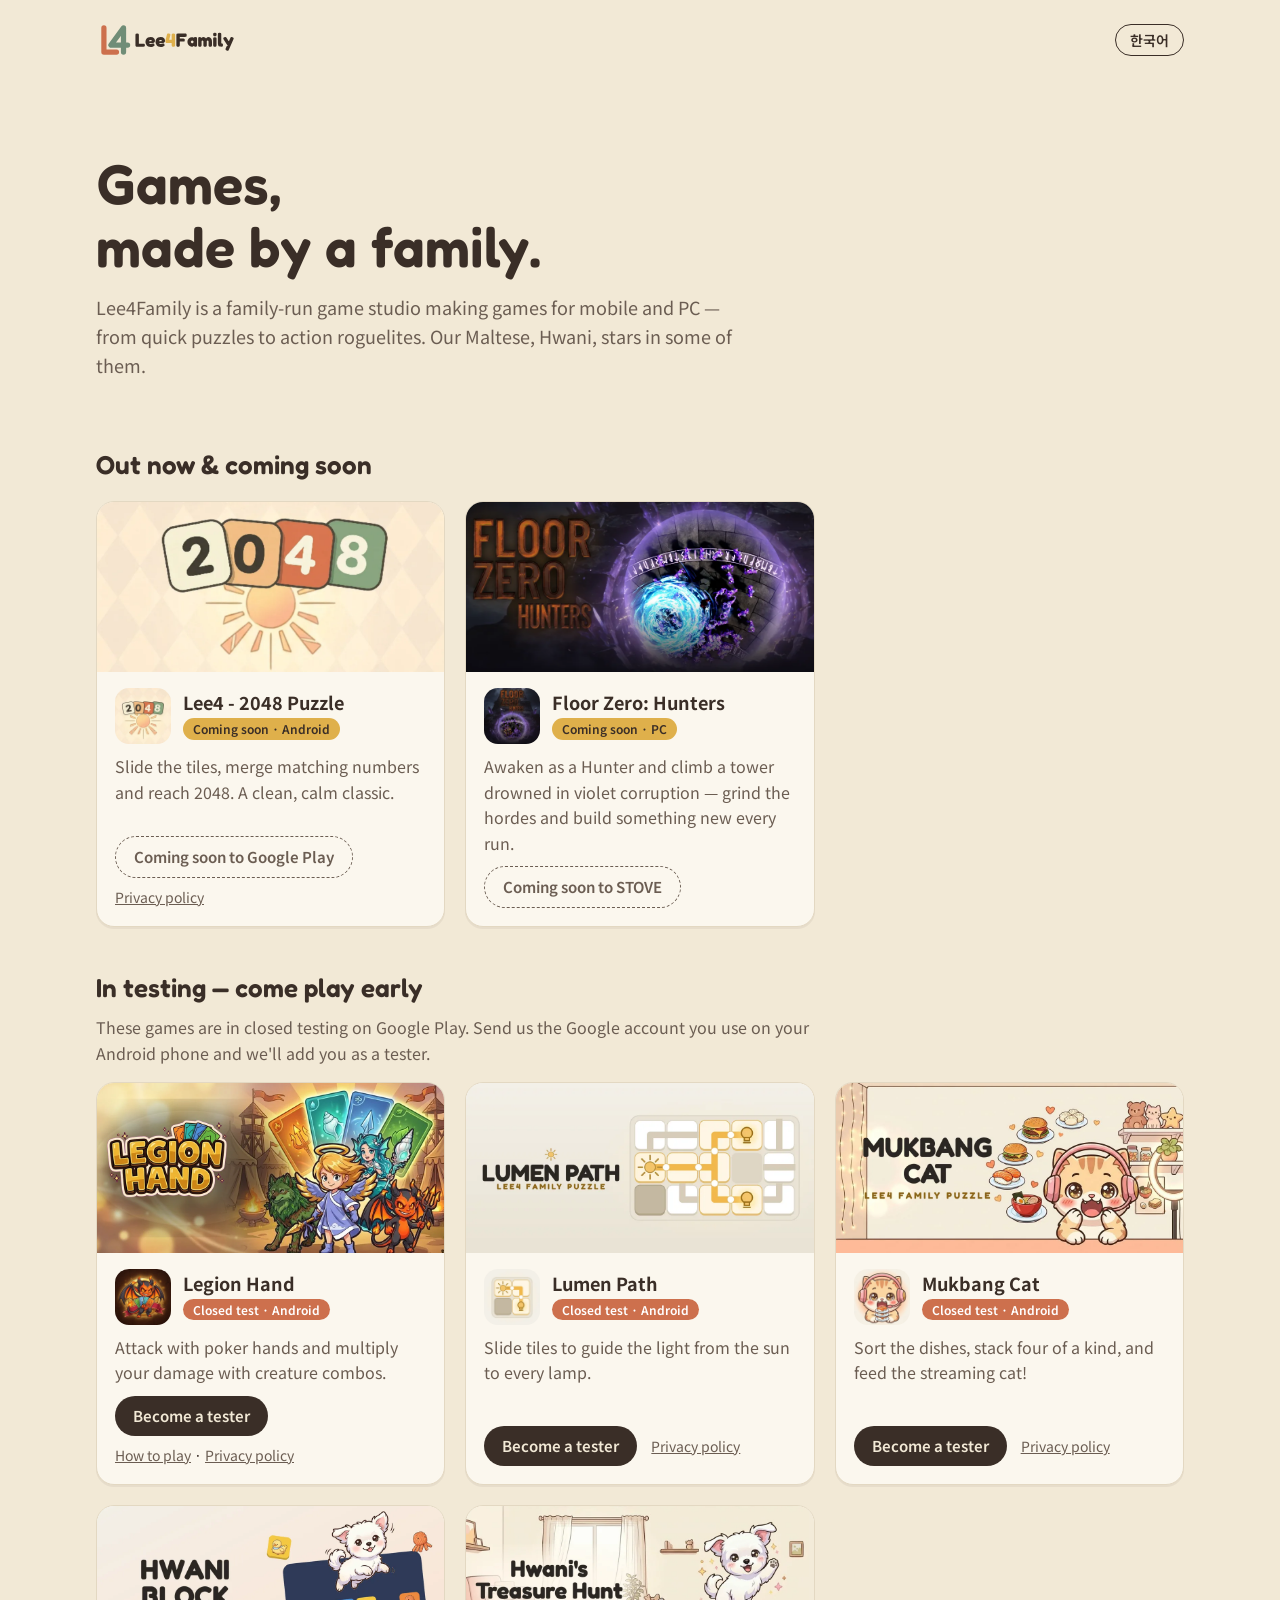
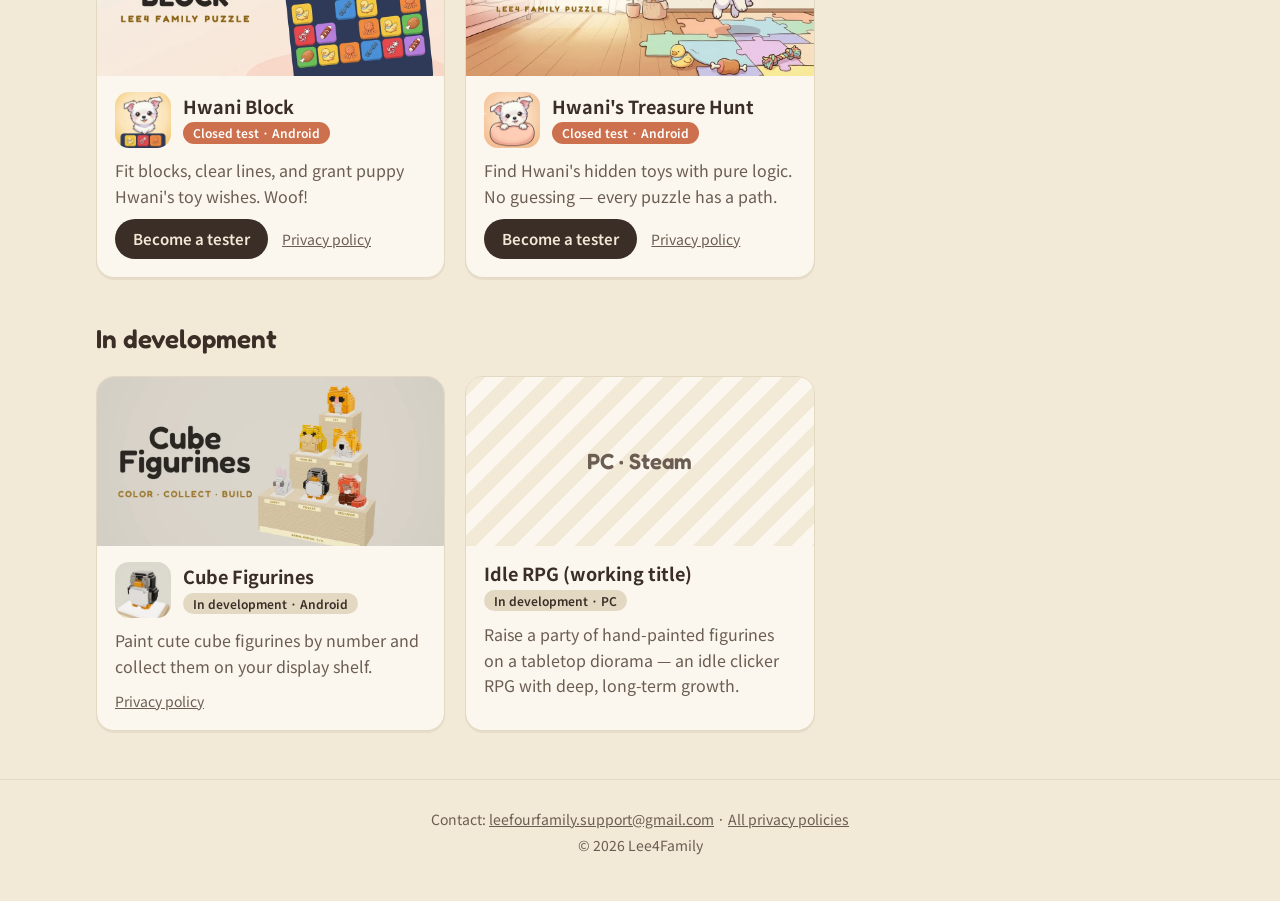
==== index.html @ 2ff7a1d8 "PC 게임 추가 — 플로어 제로: 헌터스(STOVE 심의 중) · 방치형 RPG(가제, Steam 개발 중). 스토어 종류별 버튼(Google Play · STOVE · Steam" ====
<!doctype html>
<html lang="en">
<head>
<meta charset="utf-8">
<meta name="viewport" content="width=device-width, initial-scale=1">
<title>Lee4Family — Games, made by a family</title>
<meta name="description" content="Lee4Family is a family-run game studio making games for mobile and PC.">
<link rel="canonical" href="https://lee4family.com/">
<link rel="alternate" hreflang="en" href="https://lee4family.com/">
<link rel="alternate" hreflang="ko" href="https://lee4family.com/ko/">
<link rel="alternate" hreflang="x-default" href="https://lee4family.com/">
<meta property="og:title" content="Lee4Family — Games, made by a family">
<meta property="og:description" content="Lee4Family is a family-run game studio making games for mobile and PC.">
<meta property="og:image" content="https://lee4family.com/assets/brand/og.png">
<meta property="og:url" content="https://lee4family.com/">
<link rel="icon" href="assets/brand/lee4family-symbol.svg" type="image/svg+xml">
<link rel="apple-touch-icon" href="assets/brand/apple-touch-icon.png">
<link rel="preconnect" href="https://fonts.googleapis.com">
<link rel="preconnect" href="https://fonts.gstatic.com" crossorigin>
<link href="https://fonts.googleapis.com/css2?family=Fredoka:wght@500;600&family=Noto+Sans+KR:wght@400;600&display=swap" rel="stylesheet">
<link rel="stylesheet" href="assets/site.css">
</head>
<body>
  <header class="top">
    <a href="./" class="logo"><img src="assets/brand/lee4family-horizontal.svg" alt="Lee4Family" height="40"></a>
    <a class="lang" href="ko/" hreflang="ko">한국어</a>
  </header>
  <main>
    <section class="hero">
      <h1>Games,<br>made by a family.</h1>
      <p>Lee4Family is a family-run game studio making games for mobile and PC — from quick puzzles to action roguelites. Our Maltese, Hwani, stars in some of them.</p>
    </section>
    <section>
      <h2>Out now &amp; coming soon</h2>
      
      <div class="grid">
      <article class="card" id="2048">
        <img class="feature" src="assets/2048/feature-en.webp" alt="" width="1024" height="500" loading="lazy">
        <div class="body">
          <div class="head">
            <img class="icon" src="assets/2048/icon.webp" alt="" width="64" height="64" loading="lazy">
            <div>
              <h3>Lee4 - 2048 Puzzle</h3>
              <span class="chip soon">Coming soon · Android</span>
            </div>
          </div>
          <p>Slide the tiles, merge matching numbers and reach 2048. A clean, calm classic.</p>
          <div class="actions"><span class="btn ghost" aria-disabled="true">Coming soon to Google Play</span><span class="links"><a href="https://jeddli.github.io/lee4family-policies/2048/">Privacy policy</a></span></div>
        </div>
      </article>
      <article class="card" id="floor-zero">
        <img class="feature" src="assets/floor-zero/feature-en.webp" alt="" width="1024" height="500" loading="lazy">
        <div class="body">
          <div class="head">
            <img class="icon" src="assets/floor-zero/icon.webp" alt="" width="64" height="64" loading="lazy">
            <div>
              <h3>Floor Zero: Hunters</h3>
              <span class="chip soon">Coming soon · PC</span>
            </div>
          </div>
          <p>Awaken as a Hunter and climb a tower drowned in violet corruption — grind the hordes and build something new every run.</p>
          <div class="actions"><span class="btn ghost" aria-disabled="true">Coming soon to STOVE</span></div>
        </div>
      </article>
      </div>
    </section>
    <section>
      <h2>In testing — come play early</h2>
      <p class="sub">These games are in closed testing on Google Play. Send us the Google account you use on your Android phone and we'll add you as a tester.</p>
      <div class="grid">
      <article class="card" id="legion-hand">
        <img class="feature" src="assets/legion-hand/feature-en.webp" alt="" width="1024" height="500" loading="lazy">
        <div class="body">
          <div class="head">
            <img class="icon" src="assets/legion-hand/icon.webp" alt="" width="64" height="64" loading="lazy">
            <div>
              <h3>Legion Hand</h3>
              <span class="chip testing">Closed test · Android</span>
            </div>
          </div>
          <p>Attack with poker hands and multiply your damage with creature combos.</p>
          <div class="actions"><a class="btn primary" href="mailto:leefourfamily.support@gmail.com?subject=%5BTester%5D%20Legion%20Hand&body=Hi%20Lee4Family%2C%0A%0AI'd%20like%20to%20test%20Legion%20Hand.%0AGoogle%20account%20(Android)%3A%20%0A%0A">Become a tester</a><span class="links"><a href="https://jeddli.github.io/lee4family-policies/legion-hand/guide/en/">How to play</a> · <a href="https://jeddli.github.io/lee4family-policies/legion-hand/">Privacy policy</a></span></div>
        </div>
      </article>
      <article class="card" id="lumen-path">
        <img class="feature" src="assets/lumen-path/feature-en.webp" alt="" width="1024" height="500" loading="lazy">
        <div class="body">
          <div class="head">
            <img class="icon" src="assets/lumen-path/icon.webp" alt="" width="64" height="64" loading="lazy">
            <div>
              <h3>Lumen Path</h3>
              <span class="chip testing">Closed test · Android</span>
            </div>
          </div>
          <p>Slide tiles to guide the light from the sun to every lamp.</p>
          <div class="actions"><a class="btn primary" href="mailto:leefourfamily.support@gmail.com?subject=%5BTester%5D%20Lumen%20Path&body=Hi%20Lee4Family%2C%0A%0AI'd%20like%20to%20test%20Lumen%20Path.%0AGoogle%20account%20(Android)%3A%20%0A%0A">Become a tester</a><span class="links"><a href="https://jeddli.github.io/lee4family-policies/lumen-path/">Privacy policy</a></span></div>
        </div>
      </article>
      <article class="card" id="mukbang-cat">
        <img class="feature" src="assets/mukbang-cat/feature-en.webp" alt="" width="1024" height="500" loading="lazy">
        <div class="body">
          <div class="head">
            <img class="icon" src="assets/mukbang-cat/icon.webp" alt="" width="64" height="64" loading="lazy">
            <div>
              <h3>Mukbang Cat</h3>
              <span class="chip testing">Closed test · Android</span>
            </div>
          </div>
          <p>Sort the dishes, stack four of a kind, and feed the streaming cat!</p>
          <div class="actions"><a class="btn primary" href="mailto:leefourfamily.support@gmail.com?subject=%5BTester%5D%20Mukbang%20Cat&body=Hi%20Lee4Family%2C%0A%0AI'd%20like%20to%20test%20Mukbang%20Cat.%0AGoogle%20account%20(Android)%3A%20%0A%0A">Become a tester</a><span class="links"><a href="https://jeddli.github.io/lee4family-policies/mukbang-cat/">Privacy policy</a></span></div>
        </div>
      </article>
      <article class="card" id="hwani-block">
        <img class="feature" src="assets/hwani-block/feature-en.webp" alt="" width="1024" height="500" loading="lazy">
        <div class="body">
          <div class="head">
            <img class="icon" src="assets/hwani-block/icon.webp" alt="" width="64" height="64" loading="lazy">
            <div>
              <h3>Hwani Block</h3>
              <span class="chip testing">Closed test · Android</span>
            </div>
          </div>
          <p>Fit blocks, clear lines, and grant puppy Hwani's toy wishes. Woof!</p>
          <div class="actions"><a class="btn primary" href="mailto:leefourfamily.support@gmail.com?subject=%5BTester%5D%20Hwani%20Block&body=Hi%20Lee4Family%2C%0A%0AI'd%20like%20to%20test%20Hwani%20Block.%0AGoogle%20account%20(Android)%3A%20%0A%0A">Become a tester</a><span class="links"><a href="https://jeddli.github.io/lee4family-policies/hwani-block/">Privacy policy</a></span></div>
        </div>
      </article>
      <article class="card" id="hwani-treasure-hunt">
        <img class="feature" src="assets/hwani-treasure-hunt/feature-en.webp" alt="" width="1024" height="500" loading="lazy">
        <div class="body">
          <div class="head">
            <img class="icon" src="assets/hwani-treasure-hunt/icon.webp" alt="" width="64" height="64" loading="lazy">
            <div>
              <h3>Hwani's Treasure Hunt</h3>
              <span class="chip testing">Closed test · Android</span>
            </div>
          </div>
          <p>Find Hwani's hidden toys with pure logic. No guessing — every puzzle has a path.</p>
          <div class="actions"><a class="btn primary" href="mailto:leefourfamily.support@gmail.com?subject=%5BTester%5D%20Hwani's%20Treasure%20Hunt&body=Hi%20Lee4Family%2C%0A%0AI'd%20like%20to%20test%20Hwani's%20Treasure%20Hunt.%0AGoogle%20account%20(Android)%3A%20%0A%0A">Become a tester</a><span class="links"><a href="https://jeddli.github.io/lee4family-policies/hwani-treasure-hunt/">Privacy policy</a></span></div>
        </div>
      </article>
      </div>
    </section>
    <section>
      <h2>In development</h2>
      
      <div class="grid">
      <article class="card" id="cube-figurines">
        <img class="feature" src="assets/cube-figurines/feature-en.webp" alt="" width="1024" height="500" loading="lazy">
        <div class="body">
          <div class="head">
            <img class="icon" src="assets/cube-figurines/icon.webp" alt="" width="64" height="64" loading="lazy">
            <div>
              <h3>Cube Figurines</h3>
              <span class="chip dev">In development · Android</span>
            </div>
          </div>
          <p>Paint cute cube figurines by number and collect them on your display shelf.</p>
          <div class="actions"><span class="links"><a href="https://jeddli.github.io/lee4family-policies/voxel-diorama/">Privacy policy</a></span></div>
        </div>
      </article>
      <article class="card" id="idle-rpg">
        <div class="feature placeholder"><span>PC · Steam</span></div>
        <div class="body">
          <div class="head">
            
            <div>
              <h3>Idle RPG (working title)</h3>
              <span class="chip dev">In development · PC</span>
            </div>
          </div>
          <p>Raise a party of hand-painted figurines on a tabletop diorama — an idle clicker RPG with deep, long-term growth.</p>
          <div class="actions"></div>
        </div>
      </article>
      </div>
    </section>
  </main>
  <footer>
    <p>Contact: <a href="mailto:leefourfamily.support@gmail.com">leefourfamily.support@gmail.com</a> · <a href="https://jeddli.github.io/lee4family-policies/">All privacy policies</a></p>
    <p>© 2026 Lee4Family</p>
  </footer>
</body>
</html>
---- assets/site.css ----
/* Lee4Family 사이트 — 색 = HQ Brand/README.md */
:root {
  --cream: #F2E9D6;
  --paper: #FBF7EE;
  --ink: #3A2E27;
  --ink-soft: #6B5D52;
  --orange: #CD704D;
  --green: #708D77;
  --yellow: #DFB04B;
  --line: #E3D8C2;
  --radius: 18px;
}
* { box-sizing: border-box; }
html { -webkit-text-size-adjust: 100%; }
body {
  margin: 0;
  background: var(--cream);
  color: var(--ink);
  font: 16px/1.6 "Noto Sans KR", system-ui, -apple-system, "Segoe UI", sans-serif;
}
a { color: var(--orange); }
img { display: block; max-width: 100%; }

.top {
  max-width: 1120px; margin: 0 auto; padding: 20px 16px;
  display: flex; align-items: center; justify-content: space-between;
}
.top .logo img { height: 40px; width: auto; }
.lang {
  font-weight: 600; text-decoration: none; color: var(--ink);
  border: 1.5px solid var(--ink); border-radius: 999px; padding: 4px 14px; font-size: 14px;
}

main { max-width: 1120px; margin: 0 auto; padding: 0 16px 48px; }

.hero { padding: 32px 0 24px; }
.hero h1 {
  font-family: "Fredoka", "Noto Sans KR", sans-serif; font-weight: 600;
  font-size: clamp(34px, 6vw, 56px); line-height: 1.12; margin: 0 0 16px;
}
.hero p { font-size: 18px; color: var(--ink-soft); max-width: 640px; margin: 0; }

section { margin-top: 40px; }
h2 {
  font-family: "Fredoka", "Noto Sans KR", sans-serif; font-weight: 600;
  font-size: 26px; margin: 0 0 6px;
}
.sub { color: var(--ink-soft); margin: 0 0 16px; max-width: 720px; }

.grid {
  display: grid; gap: 20px; margin-top: 16px;
  grid-template-columns: repeat(auto-fill, minmax(300px, 1fr));
}
.card {
  background: var(--paper); border: 1px solid var(--line); border-radius: var(--radius);
  overflow: hidden; display: flex; flex-direction: column;
  box-shadow: 0 2px 0 rgba(58, 46, 39, .06);
}
.card .feature { width: 100%; height: auto; aspect-ratio: 1024 / 500; object-fit: cover; background: var(--line); }
.card .feature.placeholder {
  display: flex; align-items: center; justify-content: center;
  background: repeating-linear-gradient(135deg, var(--cream) 0 14px, var(--paper) 14px 28px);
  color: var(--ink-soft); font-family: "Fredoka", sans-serif; font-weight: 600; font-size: 22px;
}
.card .body { padding: 16px 18px 18px; display: flex; flex-direction: column; gap: 10px; flex: 1; }
.card .head { display: flex; gap: 12px; align-items: center; }
.card .icon { width: 56px; height: 56px; border-radius: 14px; flex: none; }
.card h3 { margin: 0; font-size: 18px; line-height: 1.3; }
.card p { margin: 0; color: var(--ink-soft); flex: 1; }

.chip {
  display: inline-block; font-size: 12px; font-weight: 600; border-radius: 999px;
  padding: 1px 10px; margin-top: 4px; color: #fff; background: var(--ink-soft);
}
.chip.live { background: var(--green); }
.chip.soon { background: var(--yellow); color: var(--ink); }
.chip.testing { background: var(--orange); }
.chip.dev { background: var(--line); color: var(--ink); }

.actions { display: flex; flex-wrap: wrap; align-items: center; gap: 8px 14px; }
.btn {
  display: inline-block; font-weight: 600; font-size: 15px; text-decoration: none;
  border-radius: 999px; padding: 8px 18px;
}
.btn.primary { background: var(--ink); color: var(--cream); }
.btn.primary:hover { background: var(--orange); }
.btn.ghost { border: 1.5px dashed var(--ink-soft); color: var(--ink-soft); }
.links { font-size: 14px; }
.links a { color: var(--ink-soft); }

footer {
  border-top: 1px solid var(--line); text-align: center; padding: 24px 16px 40px;
  color: var(--ink-soft); font-size: 14px;
}
footer p { margin: 4px 0; }
footer a { color: var(--ink-soft); }

@media (max-width: 480px) {
  .grid { grid-template-columns: 1fr; }
  .hero p { font-size: 16px; }
}
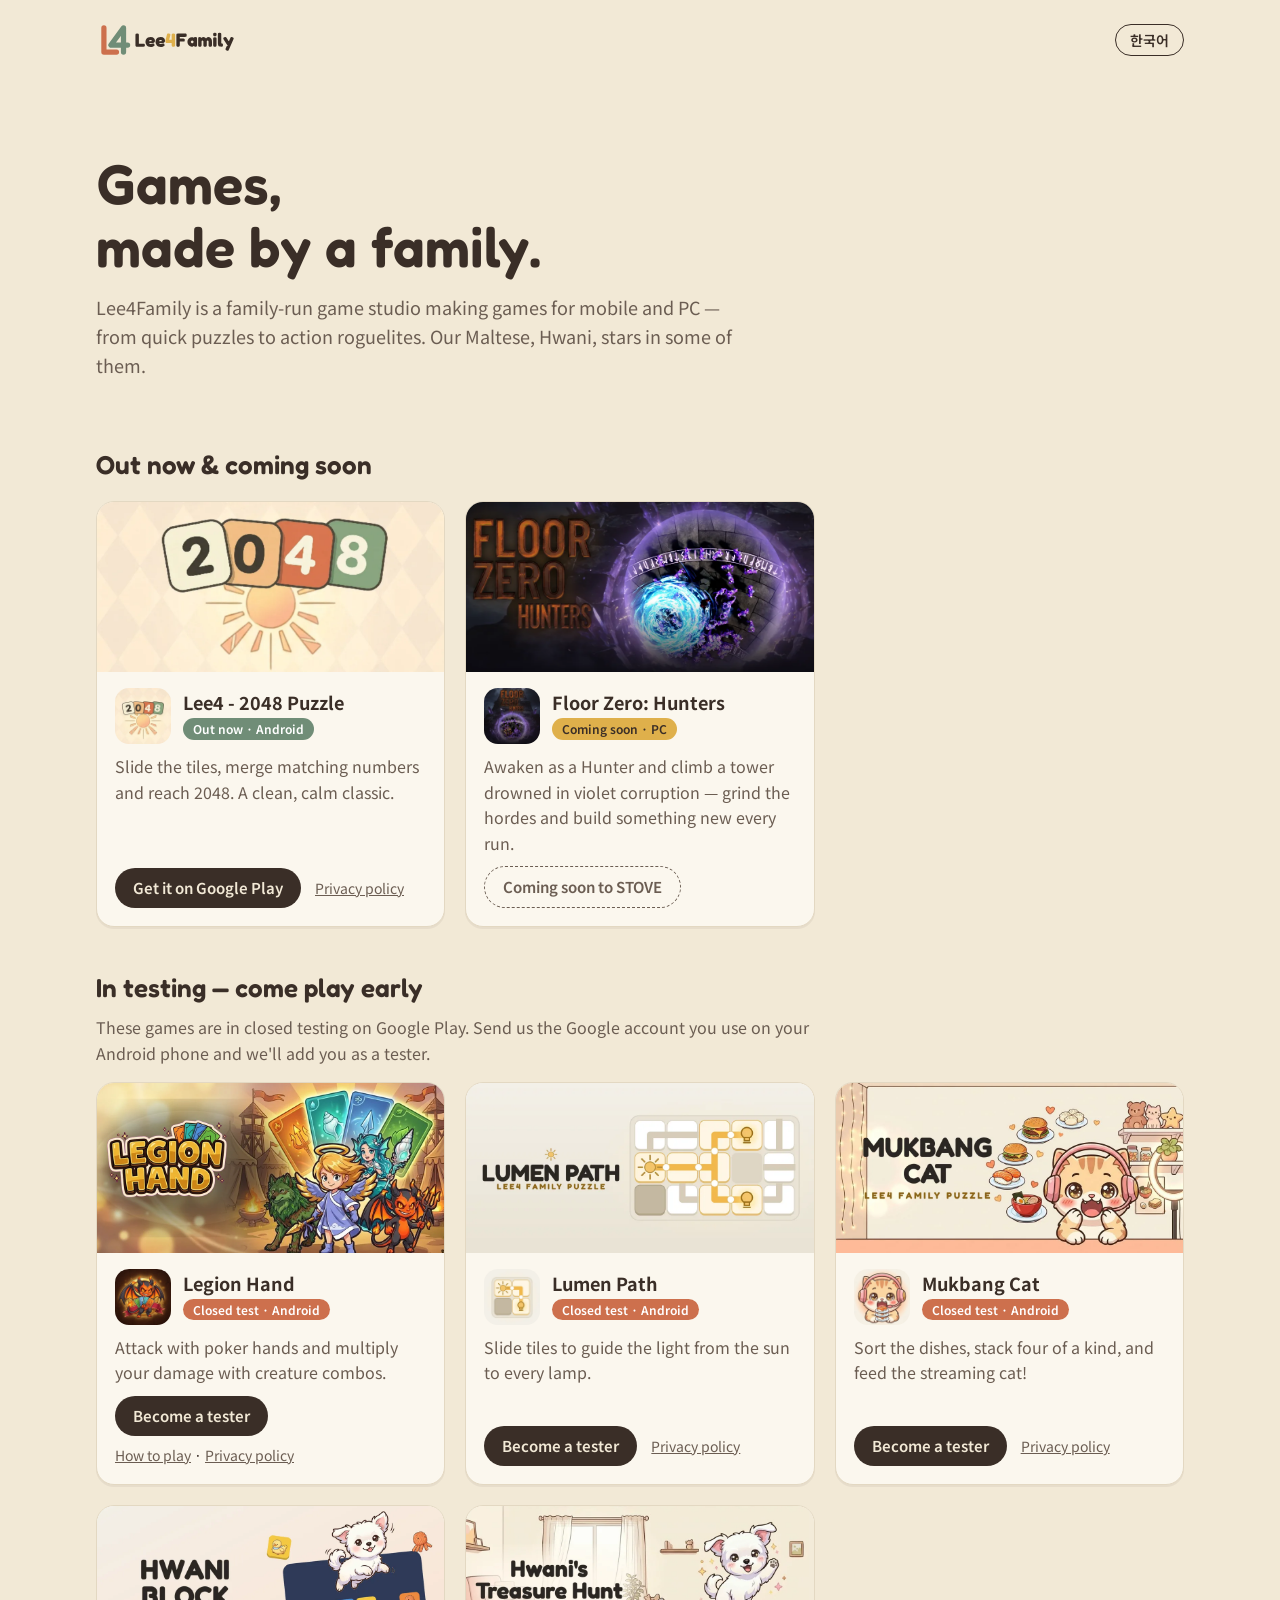
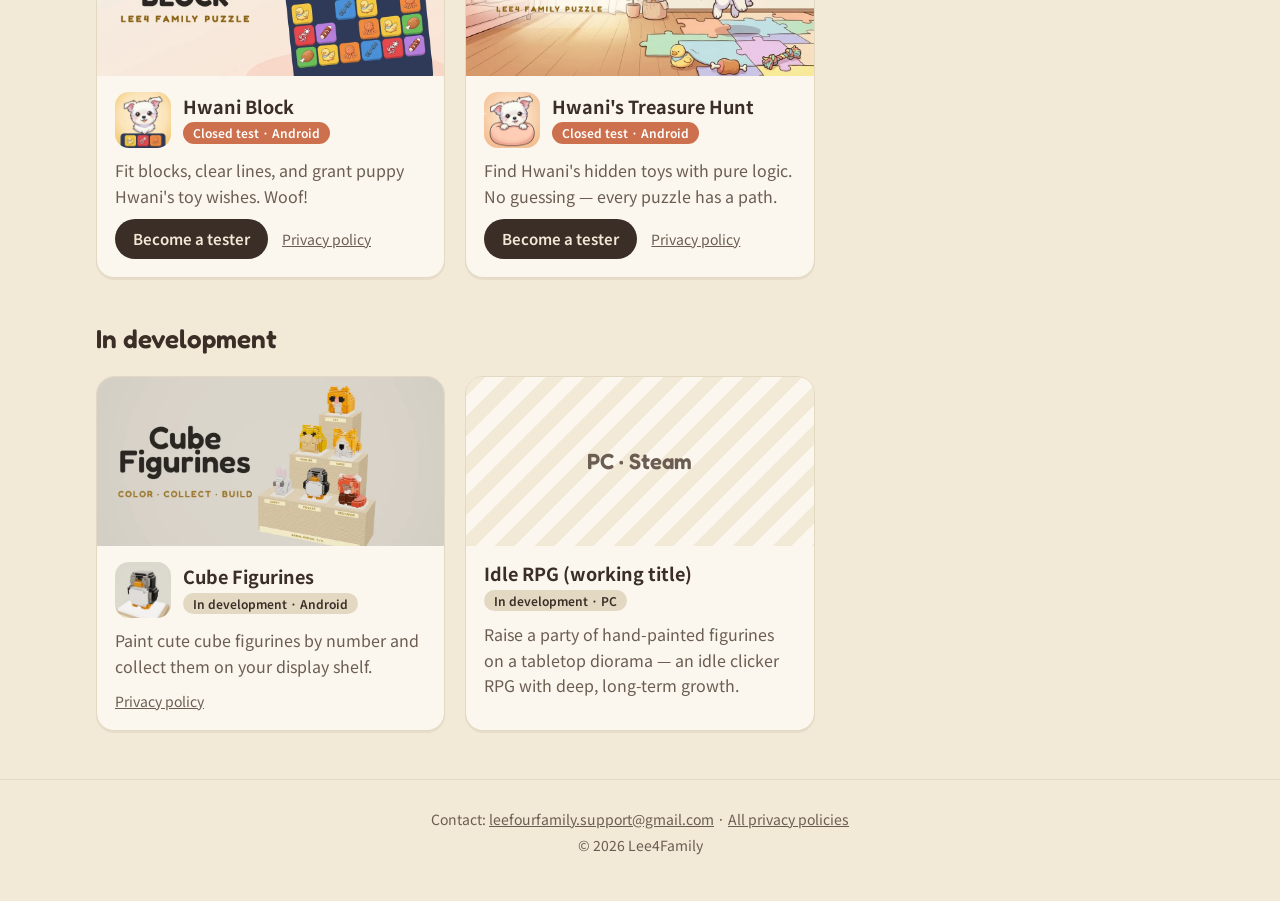
==== commit 2e8fb711: "2048 출시 — 카드 live (Google Play 링크) Co-Authored-By: Claude Opus 5.5 <noreply@anthropic.com>" ====
--- a/index.html
+++ b/index.html
@@ -41,11 +41,11 @@
             <img class="icon" src="assets/2048/icon.webp" alt="" width="64" height="64" loading="lazy">
             <div>
               <h3>Lee4 - 2048 Puzzle</h3>
-              <span class="chip soon">Coming soon · Android</span>
+              <span class="chip live">Out now · Android</span>
             </div>
           </div>
           <p>Slide the tiles, merge matching numbers and reach 2048. A clean, calm classic.</p>
-          <div class="actions"><span class="btn ghost" aria-disabled="true">Coming soon to Google Play</span><span class="links"><a href="https://jeddli.github.io/lee4family-policies/2048/">Privacy policy</a></span></div>
+          <div class="actions"><a class="btn primary" href="https://play.google.com/store/apps/details?id=com.lee4family.Lee42048&hl=en" rel="noopener">Get it on Google Play</a><span class="links"><a href="https://jeddli.github.io/lee4family-policies/2048/">Privacy policy</a></span></div>
         </div>
       </article>
       <article class="card" id="floor-zero">
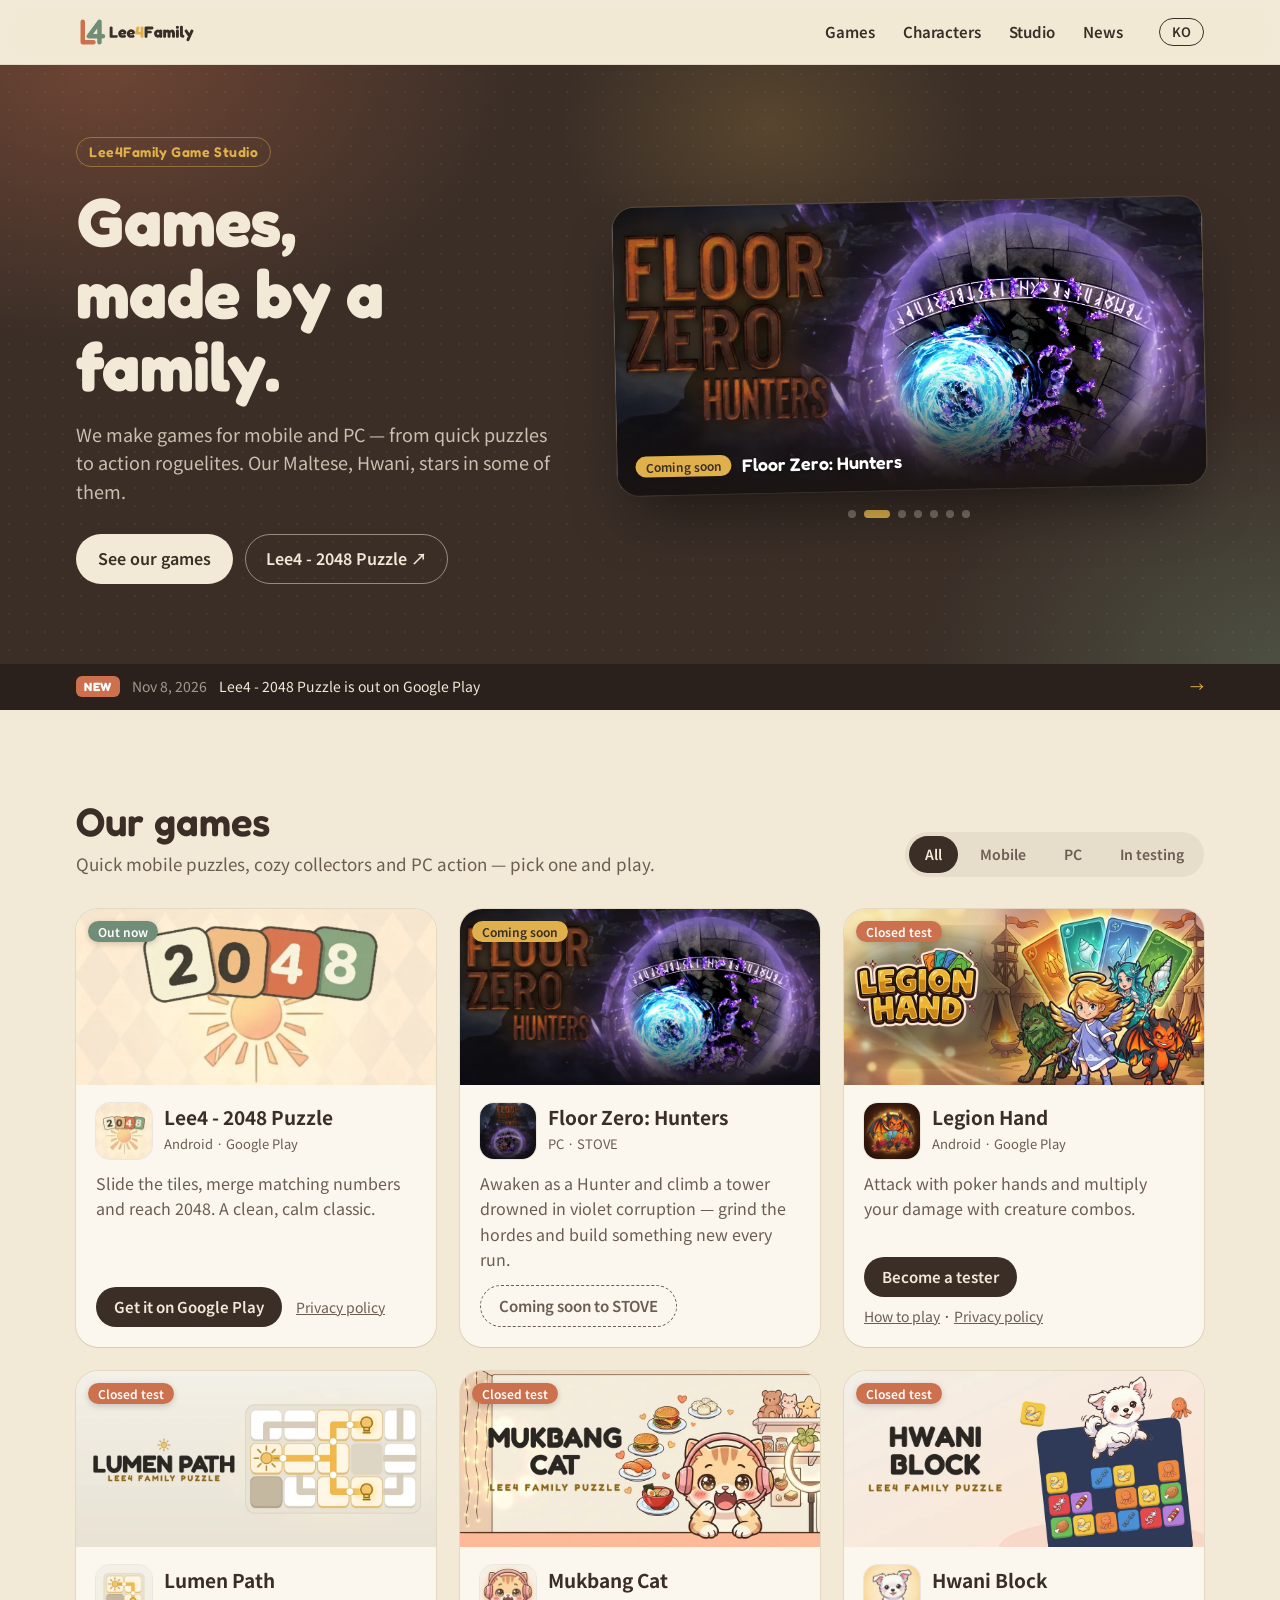
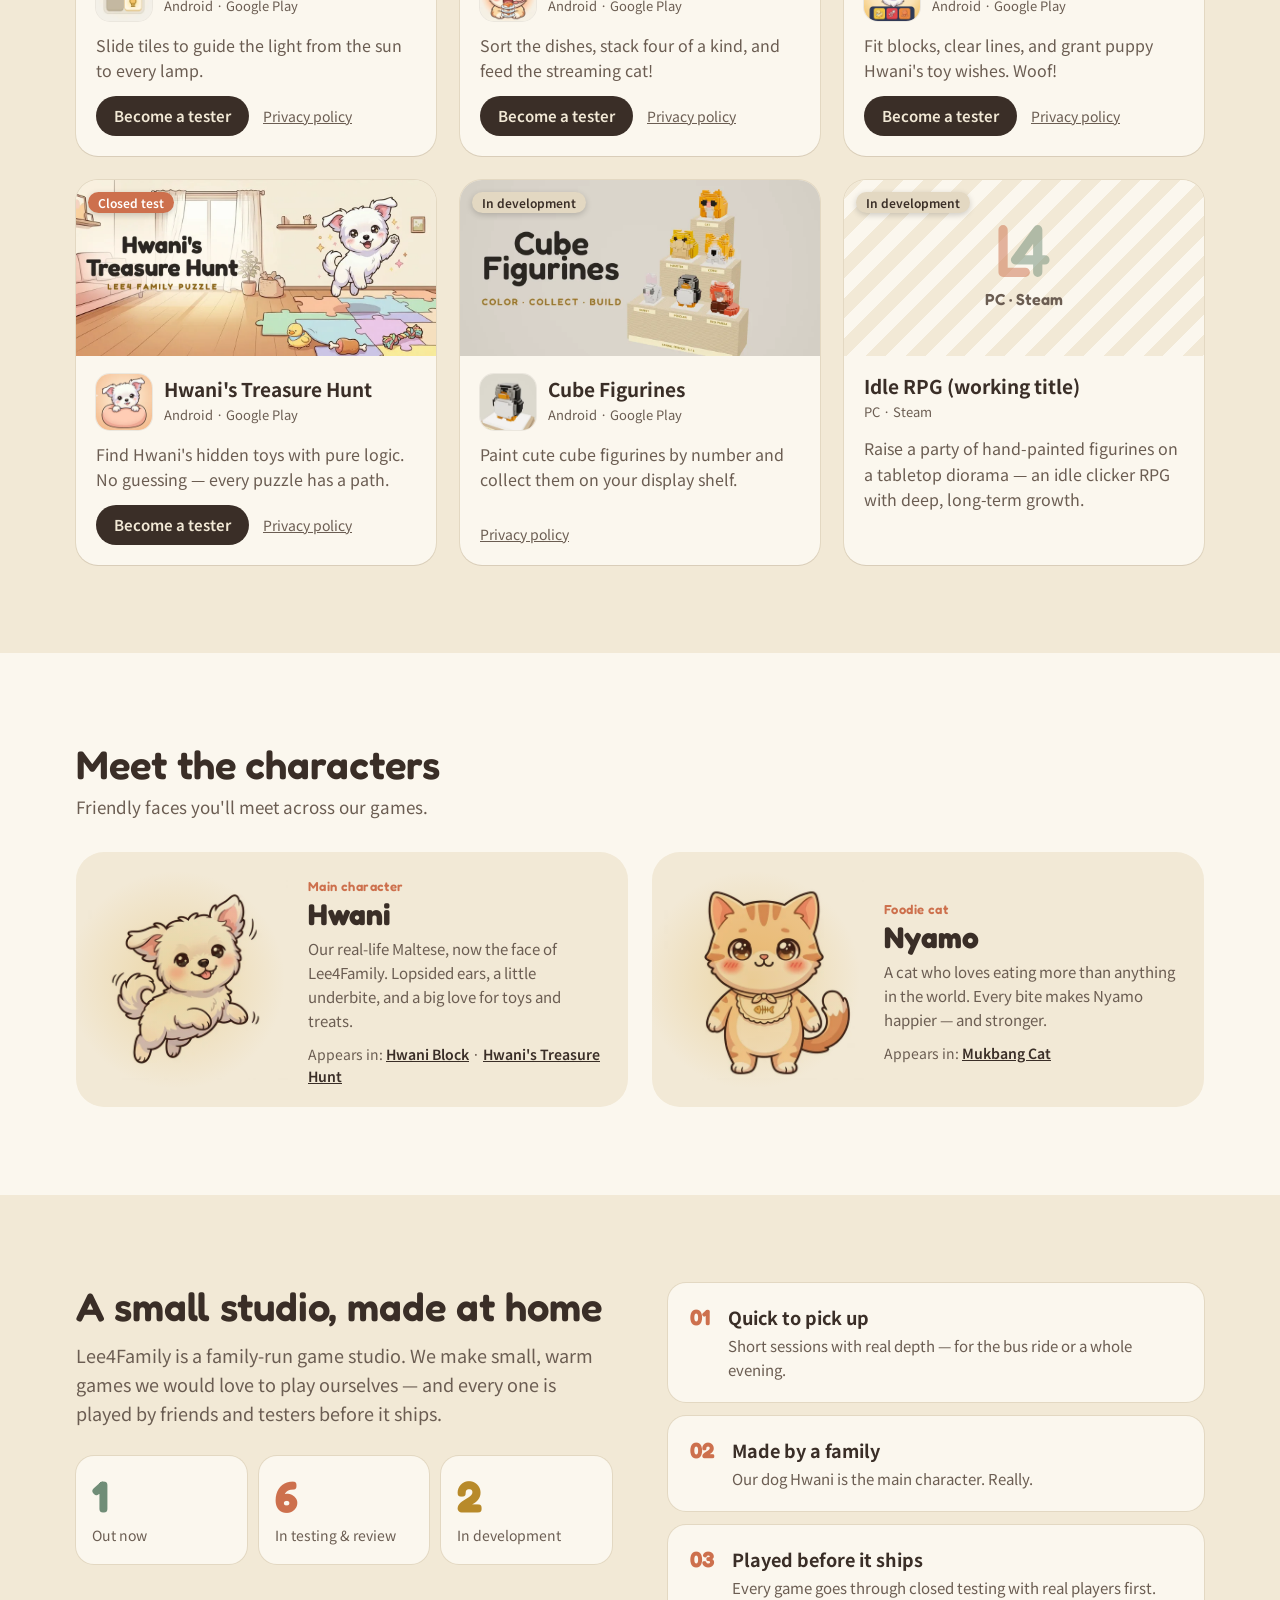
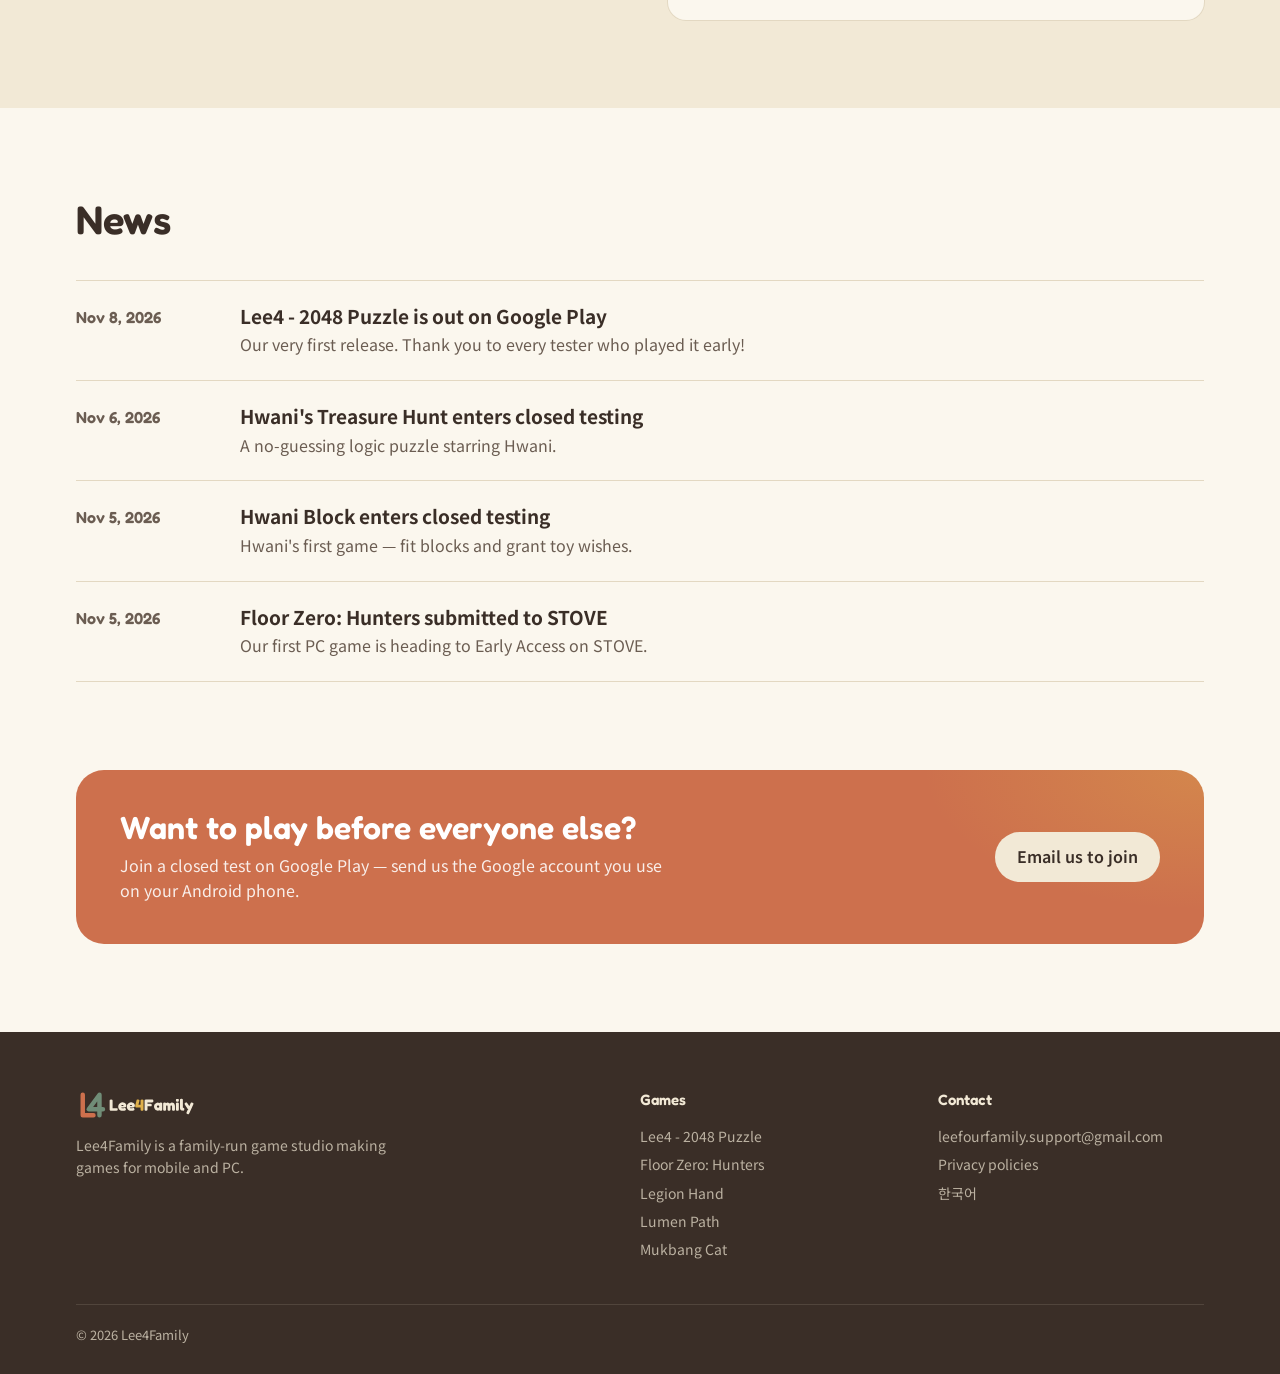
==== commit bfbd5f11: "메인 페이지 새 단장 — 게임회사 홈페이지 꼴: 고정 메뉴 · 어두운 히어로 + 대표 그림 넘김 · 새 소식 띠 · 게임 탭 · 캐릭터(화니 · 냐모) · 스튜디오 숫자 · 소식(" ====
--- a/index.html
+++ b/index.html
@@ -5,10 +5,12 @@
 <meta name="viewport" content="width=device-width, initial-scale=1">
 <title>Lee4Family — Games, made by a family</title>
 <meta name="description" content="Lee4Family is a family-run game studio making games for mobile and PC.">
+<meta name="theme-color" content="#3A2E27">
 <link rel="canonical" href="https://lee4family.com/">
 <link rel="alternate" hreflang="en" href="https://lee4family.com/">
 <link rel="alternate" hreflang="ko" href="https://lee4family.com/ko/">
 <link rel="alternate" hreflang="x-default" href="https://lee4family.com/">
+<meta property="og:type" content="website">
 <meta property="og:title" content="Lee4Family — Games, made by a family">
 <meta property="og:description" content="Lee4Family is a family-run game studio making games for mobile and PC.">
 <meta property="og:image" content="https://lee4family.com/assets/brand/og.png">
@@ -17,167 +19,354 @@
 <link rel="apple-touch-icon" href="assets/brand/apple-touch-icon.png">
 <link rel="preconnect" href="https://fonts.googleapis.com">
 <link rel="preconnect" href="https://fonts.gstatic.com" crossorigin>
-<link href="https://fonts.googleapis.com/css2?family=Fredoka:wght@500;600&family=Noto+Sans+KR:wght@400;600&display=swap" rel="stylesheet">
+<link href="https://fonts.googleapis.com/css2?family=Fredoka:wght@500;600;700&family=Noto+Sans+KR:wght@400;600;700&display=swap" rel="stylesheet">
 <link rel="stylesheet" href="assets/site.css">
 </head>
-<body>
-  <header class="top">
-    <a href="./" class="logo"><img src="assets/brand/lee4family-horizontal.svg" alt="Lee4Family" height="40"></a>
-    <a class="lang" href="ko/" hreflang="ko">한국어</a>
+<body class="home">
+  <header class="nav">
+    <div class="wrap">
+      <a href="./" class="logo"><img src="assets/brand/lee4family-horizontal.svg" alt="Lee4Family" width="150" height="36"></a>
+      <nav aria-label="main"><a href="#games">Games</a><a href="#characters">Characters</a><a href="#studio">Studio</a><a href="#news">News</a></nav>
+      <a class="lang" href="ko/" hreflang="ko" title="한국어">KO</a>
+    </div>
   </header>
+
+  <section class="hero">
+    <div class="wrap hero-grid">
+      <div class="hero-text">
+        <span class="eyebrow">Lee4Family Game Studio</span>
+        <h1>Games,<br>made by a family.</h1>
+        <p>We make games for mobile and PC — from quick puzzles to action roguelites. Our Maltese, Hwani, stars in some of them.</p>
+        <div class="hero-cta">
+          <a class="btn light" href="#games">See our games</a>
+          <a class="btn line" href="https://play.google.com/store/apps/details?id=com.lee4family.Lee42048&hl=en" rel="noopener">Lee4 - 2048 Puzzle ↗</a>
+        </div>
+      </div>
+      <div class="hero-stage">
+        <div class="slides" tabindex="0">
+            <a class="slide" href="#2048" aria-label="Lee4 - 2048 Puzzle">
+              <img src="assets/2048/feature-en.webp" alt="" width="1024" height="500">
+              <span class="cap"><span class="chip live">Out now</span><b>Lee4 - 2048 Puzzle</b></span>
+            </a>
+            <a class="slide" href="#floor-zero" aria-label="Floor Zero: Hunters">
+              <img src="assets/floor-zero/feature-en.webp" alt="" width="1024" height="500" loading="lazy">
+              <span class="cap"><span class="chip soon">Coming soon</span><b>Floor Zero: Hunters</b></span>
+            </a>
+            <a class="slide" href="#legion-hand" aria-label="Legion Hand">
+              <img src="assets/legion-hand/feature-en.webp" alt="" width="1024" height="500" loading="lazy">
+              <span class="cap"><span class="chip testing">Closed test</span><b>Legion Hand</b></span>
+            </a>
+            <a class="slide" href="#lumen-path" aria-label="Lumen Path">
+              <img src="assets/lumen-path/feature-en.webp" alt="" width="1024" height="500" loading="lazy">
+              <span class="cap"><span class="chip testing">Closed test</span><b>Lumen Path</b></span>
+            </a>
+            <a class="slide" href="#mukbang-cat" aria-label="Mukbang Cat">
+              <img src="assets/mukbang-cat/feature-en.webp" alt="" width="1024" height="500" loading="lazy">
+              <span class="cap"><span class="chip testing">Closed test</span><b>Mukbang Cat</b></span>
+            </a>
+            <a class="slide" href="#hwani-block" aria-label="Hwani Block">
+              <img src="assets/hwani-block/feature-en.webp" alt="" width="1024" height="500" loading="lazy">
+              <span class="cap"><span class="chip testing">Closed test</span><b>Hwani Block</b></span>
+            </a>
+            <a class="slide" href="#hwani-treasure-hunt" aria-label="Hwani's Treasure Hunt">
+              <img src="assets/hwani-treasure-hunt/feature-en.webp" alt="" width="1024" height="500" loading="lazy">
+              <span class="cap"><span class="chip testing">Closed test</span><b>Hwani's Treasure Hunt</b></span>
+            </a>
+        </div>
+        <div class="dots"><button type="button" aria-label="1" aria-current="true"></button><button type="button" aria-label="2"></button><button type="button" aria-label="3"></button><button type="button" aria-label="4"></button><button type="button" aria-label="5"></button><button type="button" aria-label="6"></button><button type="button" aria-label="7"></button></div>
+      </div>
+    </div>
+  </section>
+
+  <a class="ticker" href="#news"><span class="wrap"><span class="new">NEW</span><time datetime="2026-11-08">Nov 8, 2026</time><span class="tk">Lee4 - 2048 Puzzle is out on Google Play</span><span class="arrow">→</span></span></a>
+
   <main>
-    <section class="hero">
-      <h1>Games,<br>made by a family.</h1>
-      <p>Lee4Family is a family-run game studio making games for mobile and PC — from quick puzzles to action roguelites. Our Maltese, Hwani, stars in some of them.</p>
-    </section>
-    <section>
-      <h2>Out now &amp; coming soon</h2>
-      
-      <div class="grid">
-      <article class="card" id="2048">
-        <img class="feature" src="assets/2048/feature-en.webp" alt="" width="1024" height="500" loading="lazy">
-        <div class="body">
-          <div class="head">
-            <img class="icon" src="assets/2048/icon.webp" alt="" width="64" height="64" loading="lazy">
-            <div>
-              <h3>Lee4 - 2048 Puzzle</h3>
-              <span class="chip live">Out now · Android</span>
-            </div>
-          </div>
-          <p>Slide the tiles, merge matching numbers and reach 2048. A clean, calm classic.</p>
-          <div class="actions"><a class="btn primary" href="https://play.google.com/store/apps/details?id=com.lee4family.Lee42048&hl=en" rel="noopener">Get it on Google Play</a><span class="links"><a href="https://jeddli.github.io/lee4family-policies/2048/">Privacy policy</a></span></div>
-        </div>
-      </article>
-      <article class="card" id="floor-zero">
-        <img class="feature" src="assets/floor-zero/feature-en.webp" alt="" width="1024" height="500" loading="lazy">
-        <div class="body">
-          <div class="head">
-            <img class="icon" src="assets/floor-zero/icon.webp" alt="" width="64" height="64" loading="lazy">
-            <div>
-              <h3>Floor Zero: Hunters</h3>
-              <span class="chip soon">Coming soon · PC</span>
-            </div>
-          </div>
-          <p>Awaken as a Hunter and climb a tower drowned in violet corruption — grind the hordes and build something new every run.</p>
-          <div class="actions"><span class="btn ghost" aria-disabled="true">Coming soon to STOVE</span></div>
-        </div>
-      </article>
-      </div>
-    </section>
-    <section>
-      <h2>In testing — come play early</h2>
-      <p class="sub">These games are in closed testing on Google Play. Send us the Google account you use on your Android phone and we'll add you as a tester.</p>
-      <div class="grid">
-      <article class="card" id="legion-hand">
-        <img class="feature" src="assets/legion-hand/feature-en.webp" alt="" width="1024" height="500" loading="lazy">
-        <div class="body">
-          <div class="head">
-            <img class="icon" src="assets/legion-hand/icon.webp" alt="" width="64" height="64" loading="lazy">
-            <div>
-              <h3>Legion Hand</h3>
-              <span class="chip testing">Closed test · Android</span>
-            </div>
-          </div>
-          <p>Attack with poker hands and multiply your damage with creature combos.</p>
-          <div class="actions"><a class="btn primary" href="mailto:leefourfamily.support@gmail.com?subject=%5BTester%5D%20Legion%20Hand&body=Hi%20Lee4Family%2C%0A%0AI'd%20like%20to%20test%20Legion%20Hand.%0AGoogle%20account%20(Android)%3A%20%0A%0A">Become a tester</a><span class="links"><a href="https://jeddli.github.io/lee4family-policies/legion-hand/guide/en/">How to play</a> · <a href="https://jeddli.github.io/lee4family-policies/legion-hand/">Privacy policy</a></span></div>
-        </div>
-      </article>
-      <article class="card" id="lumen-path">
-        <img class="feature" src="assets/lumen-path/feature-en.webp" alt="" width="1024" height="500" loading="lazy">
-        <div class="body">
-          <div class="head">
-            <img class="icon" src="assets/lumen-path/icon.webp" alt="" width="64" height="64" loading="lazy">
-            <div>
-              <h3>Lumen Path</h3>
-              <span class="chip testing">Closed test · Android</span>
-            </div>
-          </div>
-          <p>Slide tiles to guide the light from the sun to every lamp.</p>
-          <div class="actions"><a class="btn primary" href="mailto:leefourfamily.support@gmail.com?subject=%5BTester%5D%20Lumen%20Path&body=Hi%20Lee4Family%2C%0A%0AI'd%20like%20to%20test%20Lumen%20Path.%0AGoogle%20account%20(Android)%3A%20%0A%0A">Become a tester</a><span class="links"><a href="https://jeddli.github.io/lee4family-policies/lumen-path/">Privacy policy</a></span></div>
-        </div>
-      </article>
-      <article class="card" id="mukbang-cat">
-        <img class="feature" src="assets/mukbang-cat/feature-en.webp" alt="" width="1024" height="500" loading="lazy">
-        <div class="body">
-          <div class="head">
-            <img class="icon" src="assets/mukbang-cat/icon.webp" alt="" width="64" height="64" loading="lazy">
-            <div>
-              <h3>Mukbang Cat</h3>
-              <span class="chip testing">Closed test · Android</span>
-            </div>
-          </div>
-          <p>Sort the dishes, stack four of a kind, and feed the streaming cat!</p>
-          <div class="actions"><a class="btn primary" href="mailto:leefourfamily.support@gmail.com?subject=%5BTester%5D%20Mukbang%20Cat&body=Hi%20Lee4Family%2C%0A%0AI'd%20like%20to%20test%20Mukbang%20Cat.%0AGoogle%20account%20(Android)%3A%20%0A%0A">Become a tester</a><span class="links"><a href="https://jeddli.github.io/lee4family-policies/mukbang-cat/">Privacy policy</a></span></div>
-        </div>
-      </article>
-      <article class="card" id="hwani-block">
-        <img class="feature" src="assets/hwani-block/feature-en.webp" alt="" width="1024" height="500" loading="lazy">
-        <div class="body">
-          <div class="head">
-            <img class="icon" src="assets/hwani-block/icon.webp" alt="" width="64" height="64" loading="lazy">
-            <div>
-              <h3>Hwani Block</h3>
-              <span class="chip testing">Closed test · Android</span>
-            </div>
-          </div>
-          <p>Fit blocks, clear lines, and grant puppy Hwani's toy wishes. Woof!</p>
-          <div class="actions"><a class="btn primary" href="mailto:leefourfamily.support@gmail.com?subject=%5BTester%5D%20Hwani%20Block&body=Hi%20Lee4Family%2C%0A%0AI'd%20like%20to%20test%20Hwani%20Block.%0AGoogle%20account%20(Android)%3A%20%0A%0A">Become a tester</a><span class="links"><a href="https://jeddli.github.io/lee4family-policies/hwani-block/">Privacy policy</a></span></div>
-        </div>
-      </article>
-      <article class="card" id="hwani-treasure-hunt">
-        <img class="feature" src="assets/hwani-treasure-hunt/feature-en.webp" alt="" width="1024" height="500" loading="lazy">
-        <div class="body">
-          <div class="head">
-            <img class="icon" src="assets/hwani-treasure-hunt/icon.webp" alt="" width="64" height="64" loading="lazy">
-            <div>
-              <h3>Hwani's Treasure Hunt</h3>
-              <span class="chip testing">Closed test · Android</span>
-            </div>
-          </div>
-          <p>Find Hwani's hidden toys with pure logic. No guessing — every puzzle has a path.</p>
-          <div class="actions"><a class="btn primary" href="mailto:leefourfamily.support@gmail.com?subject=%5BTester%5D%20Hwani's%20Treasure%20Hunt&body=Hi%20Lee4Family%2C%0A%0AI'd%20like%20to%20test%20Hwani's%20Treasure%20Hunt.%0AGoogle%20account%20(Android)%3A%20%0A%0A">Become a tester</a><span class="links"><a href="https://jeddli.github.io/lee4family-policies/hwani-treasure-hunt/">Privacy policy</a></span></div>
-        </div>
-      </article>
-      </div>
-    </section>
-    <section>
-      <h2>In development</h2>
-      
-      <div class="grid">
-      <article class="card" id="cube-figurines">
-        <img class="feature" src="assets/cube-figurines/feature-en.webp" alt="" width="1024" height="500" loading="lazy">
-        <div class="body">
-          <div class="head">
-            <img class="icon" src="assets/cube-figurines/icon.webp" alt="" width="64" height="64" loading="lazy">
-            <div>
-              <h3>Cube Figurines</h3>
-              <span class="chip dev">In development · Android</span>
-            </div>
-          </div>
-          <p>Paint cute cube figurines by number and collect them on your display shelf.</p>
-          <div class="actions"><span class="links"><a href="https://jeddli.github.io/lee4family-policies/voxel-diorama/">Privacy policy</a></span></div>
-        </div>
-      </article>
-      <article class="card" id="idle-rpg">
-        <div class="feature placeholder"><span>PC · Steam</span></div>
-        <div class="body">
-          <div class="head">
-            
-            <div>
-              <h3>Idle RPG (working title)</h3>
-              <span class="chip dev">In development · PC</span>
-            </div>
-          </div>
-          <p>Raise a party of hand-painted figurines on a tabletop diorama — an idle clicker RPG with deep, long-term growth.</p>
-          <div class="actions"></div>
-        </div>
-      </article>
+    <section id="games" class="block">
+      <div class="wrap">
+        <div class="block-head">
+          <div><h2>Our games</h2><p class="sub">Quick mobile puzzles, cozy collectors and PC action — pick one and play.</p></div>
+          <div class="tabs" role="group"><button type="button" data-f="all" aria-pressed="true">All</button><button type="button" data-f="mobile" aria-pressed="false">Mobile</button><button type="button" data-f="pc" aria-pressed="false">PC</button><button type="button" data-f="testing" aria-pressed="false">In testing</button></div>
+        </div>
+        <div class="games-grid">
+        <article class="card" id="2048" data-platform="mobile" data-status="live">
+          <div class="art"><img src="assets/2048/feature-en.webp" alt="" width="1024" height="500" loading="lazy">
+            <span class="chip live">Out now</span>
+          </div>
+          <div class="body">
+            <div class="head">
+              <img class="icon" src="assets/2048/icon.webp" alt="" width="56" height="56" loading="lazy">
+              <div>
+                <h3>Lee4 - 2048 Puzzle</h3>
+                <span class="platform">Android · Google Play</span>
+              </div>
+            </div>
+            <p>Slide the tiles, merge matching numbers and reach 2048. A clean, calm classic.</p>
+            <div class="actions"><a class="btn primary" href="https://play.google.com/store/apps/details?id=com.lee4family.Lee42048&hl=en" rel="noopener">Get it on Google Play</a><span class="links"><a href="https://jeddli.github.io/lee4family-policies/2048/">Privacy policy</a></span></div>
+          </div>
+        </article>
+        <article class="card" id="floor-zero" data-platform="pc" data-status="soon">
+          <div class="art"><img src="assets/floor-zero/feature-en.webp" alt="" width="1024" height="500" loading="lazy">
+            <span class="chip soon">Coming soon</span>
+          </div>
+          <div class="body">
+            <div class="head">
+              <img class="icon" src="assets/floor-zero/icon.webp" alt="" width="56" height="56" loading="lazy">
+              <div>
+                <h3>Floor Zero: Hunters</h3>
+                <span class="platform">PC · STOVE</span>
+              </div>
+            </div>
+            <p>Awaken as a Hunter and climb a tower drowned in violet corruption — grind the hordes and build something new every run.</p>
+            <div class="actions"><span class="btn ghost" aria-disabled="true">Coming soon to STOVE</span></div>
+          </div>
+        </article>
+        <article class="card" id="legion-hand" data-platform="mobile" data-status="testing">
+          <div class="art"><img src="assets/legion-hand/feature-en.webp" alt="" width="1024" height="500" loading="lazy">
+            <span class="chip testing">Closed test</span>
+          </div>
+          <div class="body">
+            <div class="head">
+              <img class="icon" src="assets/legion-hand/icon.webp" alt="" width="56" height="56" loading="lazy">
+              <div>
+                <h3>Legion Hand</h3>
+                <span class="platform">Android · Google Play</span>
+              </div>
+            </div>
+            <p>Attack with poker hands and multiply your damage with creature combos.</p>
+            <div class="actions"><a class="btn primary" href="mailto:leefourfamily.support@gmail.com?subject=%5BTester%5D%20Legion%20Hand&body=Hi%20Lee4Family%2C%0A%0AI'd%20like%20to%20test%20Legion%20Hand.%0AGoogle%20account%20(Android)%3A%20%0A%0A">Become a tester</a><span class="links"><a href="https://jeddli.github.io/lee4family-policies/legion-hand/guide/en/">How to play</a> · <a href="https://jeddli.github.io/lee4family-policies/legion-hand/">Privacy policy</a></span></div>
+          </div>
+        </article>
+        <article class="card" id="lumen-path" data-platform="mobile" data-status="testing">
+          <div class="art"><img src="assets/lumen-path/feature-en.webp" alt="" width="1024" height="500" loading="lazy">
+            <span class="chip testing">Closed test</span>
+          </div>
+          <div class="body">
+            <div class="head">
+              <img class="icon" src="assets/lumen-path/icon.webp" alt="" width="56" height="56" loading="lazy">
+              <div>
+                <h3>Lumen Path</h3>
+                <span class="platform">Android · Google Play</span>
+              </div>
+            </div>
+            <p>Slide tiles to guide the light from the sun to every lamp.</p>
+            <div class="actions"><a class="btn primary" href="mailto:leefourfamily.support@gmail.com?subject=%5BTester%5D%20Lumen%20Path&body=Hi%20Lee4Family%2C%0A%0AI'd%20like%20to%20test%20Lumen%20Path.%0AGoogle%20account%20(Android)%3A%20%0A%0A">Become a tester</a><span class="links"><a href="https://jeddli.github.io/lee4family-policies/lumen-path/">Privacy policy</a></span></div>
+          </div>
+        </article>
+        <article class="card" id="mukbang-cat" data-platform="mobile" data-status="testing">
+          <div class="art"><img src="assets/mukbang-cat/feature-en.webp" alt="" width="1024" height="500" loading="lazy">
+            <span class="chip testing">Closed test</span>
+          </div>
+          <div class="body">
+            <div class="head">
+              <img class="icon" src="assets/mukbang-cat/icon.webp" alt="" width="56" height="56" loading="lazy">
+              <div>
+                <h3>Mukbang Cat</h3>
+                <span class="platform">Android · Google Play</span>
+              </div>
+            </div>
+            <p>Sort the dishes, stack four of a kind, and feed the streaming cat!</p>
+            <div class="actions"><a class="btn primary" href="mailto:leefourfamily.support@gmail.com?subject=%5BTester%5D%20Mukbang%20Cat&body=Hi%20Lee4Family%2C%0A%0AI'd%20like%20to%20test%20Mukbang%20Cat.%0AGoogle%20account%20(Android)%3A%20%0A%0A">Become a tester</a><span class="links"><a href="https://jeddli.github.io/lee4family-policies/mukbang-cat/">Privacy policy</a></span></div>
+          </div>
+        </article>
+        <article class="card" id="hwani-block" data-platform="mobile" data-status="testing">
+          <div class="art"><img src="assets/hwani-block/feature-en.webp" alt="" width="1024" height="500" loading="lazy">
+            <span class="chip testing">Closed test</span>
+          </div>
+          <div class="body">
+            <div class="head">
+              <img class="icon" src="assets/hwani-block/icon.webp" alt="" width="56" height="56" loading="lazy">
+              <div>
+                <h3>Hwani Block</h3>
+                <span class="platform">Android · Google Play</span>
+              </div>
+            </div>
+            <p>Fit blocks, clear lines, and grant puppy Hwani's toy wishes. Woof!</p>
+            <div class="actions"><a class="btn primary" href="mailto:leefourfamily.support@gmail.com?subject=%5BTester%5D%20Hwani%20Block&body=Hi%20Lee4Family%2C%0A%0AI'd%20like%20to%20test%20Hwani%20Block.%0AGoogle%20account%20(Android)%3A%20%0A%0A">Become a tester</a><span class="links"><a href="https://jeddli.github.io/lee4family-policies/hwani-block/">Privacy policy</a></span></div>
+          </div>
+        </article>
+        <article class="card" id="hwani-treasure-hunt" data-platform="mobile" data-status="testing">
+          <div class="art"><img src="assets/hwani-treasure-hunt/feature-en.webp" alt="" width="1024" height="500" loading="lazy">
+            <span class="chip testing">Closed test</span>
+          </div>
+          <div class="body">
+            <div class="head">
+              <img class="icon" src="assets/hwani-treasure-hunt/icon.webp" alt="" width="56" height="56" loading="lazy">
+              <div>
+                <h3>Hwani's Treasure Hunt</h3>
+                <span class="platform">Android · Google Play</span>
+              </div>
+            </div>
+            <p>Find Hwani's hidden toys with pure logic. No guessing — every puzzle has a path.</p>
+            <div class="actions"><a class="btn primary" href="mailto:leefourfamily.support@gmail.com?subject=%5BTester%5D%20Hwani's%20Treasure%20Hunt&body=Hi%20Lee4Family%2C%0A%0AI'd%20like%20to%20test%20Hwani's%20Treasure%20Hunt.%0AGoogle%20account%20(Android)%3A%20%0A%0A">Become a tester</a><span class="links"><a href="https://jeddli.github.io/lee4family-policies/hwani-treasure-hunt/">Privacy policy</a></span></div>
+          </div>
+        </article>
+        <article class="card" id="cube-figurines" data-platform="mobile" data-status="dev">
+          <div class="art"><img src="assets/cube-figurines/feature-en.webp" alt="" width="1024" height="500" loading="lazy">
+            <span class="chip dev">In development</span>
+          </div>
+          <div class="body">
+            <div class="head">
+              <img class="icon" src="assets/cube-figurines/icon.webp" alt="" width="56" height="56" loading="lazy">
+              <div>
+                <h3>Cube Figurines</h3>
+                <span class="platform">Android · Google Play</span>
+              </div>
+            </div>
+            <p>Paint cute cube figurines by number and collect them on your display shelf.</p>
+            <div class="actions"><span class="links"><a href="https://jeddli.github.io/lee4family-policies/voxel-diorama/">Privacy policy</a></span></div>
+          </div>
+        </article>
+        <article class="card" id="idle-rpg" data-platform="pc" data-status="dev">
+          <div class="art"><div class="placeholder"><img src="assets/brand/lee4family-symbol.svg" alt="" width="56" height="56"><span>PC · Steam</span></div>
+            <span class="chip dev">In development</span>
+          </div>
+          <div class="body">
+            <div class="head">
+              
+              <div>
+                <h3>Idle RPG (working title)</h3>
+                <span class="platform">PC · Steam</span>
+              </div>
+            </div>
+            <p>Raise a party of hand-painted figurines on a tabletop diorama — an idle clicker RPG with deep, long-term growth.</p>
+            <div class="actions"></div>
+          </div>
+        </article>
+        </div>
+      </div>
+    </section>
+
+    <section id="characters" class="block tint">
+      <div class="wrap">
+        <div class="block-head"><div><h2>Meet the characters</h2><p class="sub">Friendly faces you'll meet across our games.</p></div></div>
+        <div class="chars">
+        <article class="char">
+          <div class="char-art"><img src="assets/characters/hwani.webp" alt="Hwani" width="420" height="420" loading="lazy"></div>
+          <div class="char-body">
+            <span class="role">Main character</span>
+            <h3>Hwani</h3>
+            <p>Our real-life Maltese, now the face of Lee4Family. Lopsided ears, a little underbite, and a big love for toys and treats.</p>
+            <p class="appears">Appears in: <a href="#hwani-block">Hwani Block</a> · <a href="#hwani-treasure-hunt">Hwani's Treasure Hunt</a></p>
+          </div>
+        </article>
+        <article class="char">
+          <div class="char-art"><img src="assets/characters/nyamo.webp" alt="Nyamo" width="420" height="420" loading="lazy"></div>
+          <div class="char-body">
+            <span class="role">Foodie cat</span>
+            <h3>Nyamo</h3>
+            <p>A cat who loves eating more than anything in the world. Every bite makes Nyamo happier — and stronger.</p>
+            <p class="appears">Appears in: <a href="#mukbang-cat">Mukbang Cat</a></p>
+          </div>
+        </article>
+        </div>
+      </div>
+    </section>
+
+    <section id="studio" class="block">
+      <div class="wrap studio-grid">
+        <div>
+          <h2>A small studio, made at home</h2>
+          <p class="lead">Lee4Family is a family-run game studio. We make small, warm games we would love to play ourselves — and every one is played by friends and testers before it ships.</p>
+          <div class="stats">
+            <div><b>1</b><span>Out now</span></div>
+            <div><b>6</b><span>In testing & review</span></div>
+            <div><b>2</b><span>In development</span></div>
+          </div>
+        </div>
+        <ul class="pillars">
+          <li><span class="num">01</span><div><h3>Quick to pick up</h3><p>Short sessions with real depth — for the bus ride or a whole evening.</p></div></li>
+          <li><span class="num">02</span><div><h3>Made by a family</h3><p>Our dog Hwani is the main character. Really.</p></div></li>
+          <li><span class="num">03</span><div><h3>Played before it ships</h3><p>Every game goes through closed testing with real players first.</p></div></li>
+        </ul>
+      </div>
+    </section>
+
+    <section id="news" class="block tint">
+      <div class="wrap">
+        <div class="block-head"><div><h2>News</h2></div></div>
+        <ul class="news">
+        <li>
+          <time datetime="2026-11-08">Nov 8, 2026</time>
+          <div>
+            <h3><a href="#2048">Lee4 - 2048 Puzzle is out on Google Play</a></h3>
+            <p>Our very first release. Thank you to every tester who played it early!</p>
+          </div>
+        </li>
+        <li>
+          <time datetime="2026-11-06">Nov 6, 2026</time>
+          <div>
+            <h3><a href="#hwani-treasure-hunt">Hwani's Treasure Hunt enters closed testing</a></h3>
+            <p>A no-guessing logic puzzle starring Hwani.</p>
+          </div>
+        </li>
+        <li>
+          <time datetime="2026-11-05">Nov 5, 2026</time>
+          <div>
+            <h3><a href="#hwani-block">Hwani Block enters closed testing</a></h3>
+            <p>Hwani's first game — fit blocks and grant toy wishes.</p>
+          </div>
+        </li>
+        <li>
+          <time datetime="2026-11-05">Nov 5, 2026</time>
+          <div>
+            <h3><a href="#floor-zero">Floor Zero: Hunters submitted to STOVE</a></h3>
+            <p>Our first PC game is heading to Early Access on STOVE.</p>
+          </div>
+        </li>
+        </ul>
+      </div>
+    </section>
+
+    <section class="band">
+      <div class="wrap band-inner">
+        <div><h2>Want to play before everyone else?</h2><p>Join a closed test on Google Play — send us the Google account you use on your Android phone.</p></div>
+        <a class="btn light" href="mailto:leefourfamily.support@gmail.com?subject=%5BTester%5D%20Lee4Family">Email us to join</a>
       </div>
     </section>
   </main>
-  <footer>
-    <p>Contact: <a href="mailto:leefourfamily.support@gmail.com">leefourfamily.support@gmail.com</a> · <a href="https://jeddli.github.io/lee4family-policies/">All privacy policies</a></p>
-    <p>© 2026 Lee4Family</p>
+
+  <footer class="site-footer">
+    <div class="wrap foot-grid">
+      <div>
+        <img src="assets/brand/lee4family-horizontal-dark.svg" alt="Lee4Family" width="150" height="36">
+        <p>Lee4Family is a family-run game studio making games for mobile and PC.</p>
+      </div>
+      <div>
+        <h4>Games</h4>
+        <a href="#2048">Lee4 - 2048 Puzzle</a><a href="#floor-zero">Floor Zero: Hunters</a><a href="#legion-hand">Legion Hand</a><a href="#lumen-path">Lumen Path</a><a href="#mukbang-cat">Mukbang Cat</a>
+      </div>
+      <div>
+        <h4>Contact</h4>
+        <a href="mailto:leefourfamily.support@gmail.com">leefourfamily.support@gmail.com</a>
+        <a href="https://jeddli.github.io/lee4family-policies/">Privacy policies</a>
+        <a href="ko/" hreflang="ko">한국어</a>
+      </div>
+    </div>
+    <div class="wrap"><p class="copy">© 2026 Lee4Family</p></div>
   </footer>
+<script>
+(() => {
+  const track = document.querySelector(".slides");
+  if (track) {
+    const slides = [...track.children], dots = [...document.querySelectorAll(".dots button")];
+    const reduce = matchMedia("(prefers-reduced-motion: reduce)").matches;
+    let i = 0, timer = 0, settle = 0;
+    const go = (n) => { i = (n + slides.length) % slides.length; track.scrollTo({ left: slides[i].offsetLeft, behavior: reduce ? "auto" : "smooth" }); };
+    const mark = () => { i = Math.round(track.scrollLeft / track.clientWidth); dots.forEach((d, k) => d.setAttribute("aria-current", String(k === i))); };
+    const restart = () => { clearInterval(timer); if (!reduce && slides.length > 1) timer = setInterval(() => go(i + 1), 5000); };
+    track.addEventListener("scroll", () => { clearTimeout(settle); settle = setTimeout(mark, 80); });
+    dots.forEach((d, k) => d.addEventListener("click", () => { go(k); restart(); }));
+    ["pointerenter", "focusin", "touchstart"].forEach((e) => track.addEventListener(e, () => clearInterval(timer), { passive: true }));
+    ["pointerleave", "focusout"].forEach((e) => track.addEventListener(e, restart));
+    restart();
+  }
+  const tabs = document.querySelectorAll(".tabs button");
+  tabs.forEach((b) => b.addEventListener("click", () => {
+    tabs.forEach((x) => x.setAttribute("aria-pressed", String(x === b)));
+    const f = b.dataset.f;
+    document.querySelectorAll(".games-grid .card").forEach((c) => { c.hidden = !(f === "all" || c.dataset.platform === f || c.dataset.status === f); });
+  }));
+})();
+</script>
 </body>
 </html>
--- a/assets/site.css
+++ b/assets/site.css
@@ -1,17 +1,21 @@
-/* Lee4Family 사이트 — 색 = HQ Brand/README.md */
+/* Lee4Family 사이트 — 색 = HQ Brand/README.md
+   .home = 메인 페이지(index.html · ko/), .tl = 비공개 테스트 안내(test/) */
 :root {
   --cream: #F2E9D6;
   --paper: #FBF7EE;
   --ink: #3A2E27;
+  --ink-2: #2A211C;
   --ink-soft: #6B5D52;
   --orange: #CD704D;
   --green: #708D77;
   --yellow: #DFB04B;
   --line: #E3D8C2;
   --radius: 18px;
+  --display: "Fredoka", "Noto Sans KR", system-ui, sans-serif;
 }
 * { box-sizing: border-box; }
-html { -webkit-text-size-adjust: 100%; }
+html { -webkit-text-size-adjust: 100%; scroll-behavior: smooth; }
+@media (prefers-reduced-motion: reduce) { html { scroll-behavior: auto; } }
 body {
   margin: 0;
   background: var(--cream);
@@ -20,82 +24,321 @@
 }
 a { color: var(--orange); }
 img { display: block; max-width: 100%; }
-
-.top {
-  max-width: 1120px; margin: 0 auto; padding: 20px 16px;
-  display: flex; align-items: center; justify-content: space-between;
-}
-.top .logo img { height: 40px; width: auto; }
-.lang {
-  font-weight: 600; text-decoration: none; color: var(--ink);
-  border: 1.5px solid var(--ink); border-radius: 999px; padding: 4px 14px; font-size: 14px;
-}
-
-main { max-width: 1120px; margin: 0 auto; padding: 0 16px 48px; }
-
-.hero { padding: 32px 0 24px; }
-.hero h1 {
-  font-family: "Fredoka", "Noto Sans KR", sans-serif; font-weight: 600;
-  font-size: clamp(34px, 6vw, 56px); line-height: 1.12; margin: 0 0 16px;
-}
-.hero p { font-size: 18px; color: var(--ink-soft); max-width: 640px; margin: 0; }
-
-section { margin-top: 40px; }
-h2 {
-  font-family: "Fredoka", "Noto Sans KR", sans-serif; font-weight: 600;
-  font-size: 26px; margin: 0 0 6px;
-}
+[hidden] { display: none !important; }
+
+/* 한국어는 단어 중간에서 줄을 바꾸지 않는다 */
+html[lang="ko"] body { word-break: keep-all; overflow-wrap: anywhere; }
+
+/* ---------- 공통 부품 ---------- */
+h2 { font-family: var(--display); font-weight: 600; font-size: 26px; margin: 0 0 6px; }
 .sub { color: var(--ink-soft); margin: 0 0 16px; max-width: 720px; }
-
-.grid {
-  display: grid; gap: 20px; margin-top: 16px;
-  grid-template-columns: repeat(auto-fill, minmax(300px, 1fr));
-}
-.card {
-  background: var(--paper); border: 1px solid var(--line); border-radius: var(--radius);
-  overflow: hidden; display: flex; flex-direction: column;
-  box-shadow: 0 2px 0 rgba(58, 46, 39, .06);
-}
-.card .feature { width: 100%; height: auto; aspect-ratio: 1024 / 500; object-fit: cover; background: var(--line); }
-.card .feature.placeholder {
-  display: flex; align-items: center; justify-content: center;
-  background: repeating-linear-gradient(135deg, var(--cream) 0 14px, var(--paper) 14px 28px);
-  color: var(--ink-soft); font-family: "Fredoka", sans-serif; font-weight: 600; font-size: 22px;
-}
-.card .body { padding: 16px 18px 18px; display: flex; flex-direction: column; gap: 10px; flex: 1; }
-.card .head { display: flex; gap: 12px; align-items: center; }
-.card .icon { width: 56px; height: 56px; border-radius: 14px; flex: none; }
-.card h3 { margin: 0; font-size: 18px; line-height: 1.3; }
-.card p { margin: 0; color: var(--ink-soft); flex: 1; }
-
 .chip {
   display: inline-block; font-size: 12px; font-weight: 600; border-radius: 999px;
-  padding: 1px 10px; margin-top: 4px; color: #fff; background: var(--ink-soft);
+  padding: 1px 10px; color: #fff; background: var(--ink-soft); white-space: nowrap;
 }
 .chip.live { background: var(--green); }
 .chip.soon { background: var(--yellow); color: var(--ink); }
 .chip.testing { background: var(--orange); }
 .chip.dev { background: var(--line); color: var(--ink); }
-
 .actions { display: flex; flex-wrap: wrap; align-items: center; gap: 8px 14px; }
 .btn {
   display: inline-block; font-weight: 600; font-size: 15px; text-decoration: none;
-  border-radius: 999px; padding: 8px 18px;
+  border-radius: 999px; padding: 8px 18px; transition: background .15s, color .15s, transform .15s;
 }
 .btn.primary { background: var(--ink); color: var(--cream); }
 .btn.primary:hover { background: var(--orange); }
 .btn.ghost { border: 1.5px dashed var(--ink-soft); color: var(--ink-soft); }
 .links { font-size: 14px; }
 .links a { color: var(--ink-soft); }
-
-footer {
+.lang {
+  font-weight: 600; text-decoration: none; color: var(--ink);
+  border: 1.5px solid var(--ink); border-radius: 999px; padding: 4px 14px; font-size: 14px;
+}
+
+/* =====================================================================
+   메인 페이지
+   ===================================================================== */
+.home .wrap { max-width: 1160px; margin: 0 auto; padding: 0 16px; }
+.home main { padding: 0; }
+.home h2 { font-size: clamp(28px, 4vw, 40px); line-height: 1.15; }
+.home :focus-visible { outline: 3px solid var(--yellow); outline-offset: 2px; }
+
+/* 위 메뉴 */
+.nav {
+  position: sticky; top: 0; z-index: 20;
+  background: rgba(242, 233, 214, .88); backdrop-filter: saturate(1.4) blur(10px); -webkit-backdrop-filter: saturate(1.4) blur(10px);
+  border-bottom: 1px solid rgba(58, 46, 39, .08);
+}
+.nav .wrap { display: flex; align-items: center; gap: 24px; height: 64px; }
+.nav .logo img { height: 34px; width: auto; }
+.nav nav { display: flex; gap: 4px; margin-left: auto; }
+.nav nav a {
+  color: var(--ink); text-decoration: none; font-weight: 600; font-size: 15px;
+  padding: 6px 12px; border-radius: 999px;
+}
+.nav nav a:hover { background: rgba(58, 46, 39, .07); }
+.nav .lang { padding: 3px 12px; font-size: 13px; flex: none; white-space: nowrap; }
+/* overflow-wrap: anywhere(한국어 줄바꿈) 아래에서 작은 flex 칸이 한 글자 폭으로 줄지 않게 */
+.ticker .new, .ticker time, .pillars .num, .chip, .btn, .tabs button { flex: none; white-space: nowrap; }
+
+/* 히어로 */
+.hero {
+  position: relative; overflow: hidden; color: var(--cream);
+  background:
+    radial-gradient(600px 400px at 8% 0%, rgba(205, 112, 77, .35), transparent 70%),
+    radial-gradient(520px 380px at 100% 100%, rgba(112, 141, 119, .35), transparent 70%),
+    radial-gradient(300px 220px at 60% 10%, rgba(223, 176, 75, .18), transparent 70%),
+    var(--ink);
+}
+.hero::after {
+  content: ""; position: absolute; inset: 0; pointer-events: none; opacity: .06;
+  background-image: radial-gradient(var(--cream) 1px, transparent 1.2px); background-size: 18px 18px;
+}
+.hero-grid {
+  position: relative; z-index: 1;
+  display: grid; grid-template-columns: minmax(0, 5fr) minmax(0, 6fr); gap: 48px; align-items: center;
+  padding-top: 72px !important; padding-bottom: 80px !important;
+}
+.eyebrow {
+  display: inline-block; font-family: var(--display); font-weight: 600; font-size: 14px; letter-spacing: .04em;
+  color: var(--yellow); border: 1px solid rgba(223, 176, 75, .45); border-radius: 999px; padding: 3px 12px;
+}
+.hero h1 {
+  font-family: var(--display); font-weight: 700; font-size: clamp(40px, 6vw, 68px);
+  line-height: 1.06; margin: 18px 0 18px; letter-spacing: -.01em;
+}
+.hero-text p { font-size: 18px; color: rgba(242, 233, 214, .78); margin: 0; max-width: 480px; }
+.hero-cta { display: flex; flex-wrap: wrap; gap: 12px; margin-top: 28px; }
+.btn.light { background: var(--cream); color: var(--ink); padding: 12px 22px; font-size: 16px; }
+.btn.light:hover { background: var(--yellow); }
+.btn.line { border: 1.5px solid rgba(242, 233, 214, .5); color: var(--cream); padding: 10.5px 20px; font-size: 16px; }
+.btn.line:hover { border-color: var(--cream); background: rgba(242, 233, 214, .08); }
+
+.hero-stage { position: relative; }
+.slides {
+  display: flex; overflow-x: auto; scroll-snap-type: x mandatory; scrollbar-width: none;
+  border-radius: 22px; position: relative; aspect-ratio: 1024 / 500;
+  box-shadow: 0 30px 60px -20px rgba(0, 0, 0, .55), 0 0 0 1px rgba(242, 233, 214, .12);
+  transform: rotate(-1.2deg);
+}
+.slides::-webkit-scrollbar { display: none; }
+.slide { flex: 0 0 100%; scroll-snap-align: start; position: relative; display: block; }
+.slide img { width: 100%; height: 100%; object-fit: cover; }
+.slide .cap {
+  position: absolute; left: 0; right: 0; bottom: 0; padding: 40px 18px 14px;
+  display: flex; align-items: center; gap: 10px; color: #fff;
+  background: linear-gradient(transparent, rgba(30, 22, 18, .78));
+}
+.slide .cap b { font-family: var(--display); font-weight: 600; font-size: 18px; text-shadow: 0 1px 2px rgba(0, 0, 0, .4); }
+.dots { display: flex; justify-content: center; gap: 8px; margin-top: 20px; }
+.dots button {
+  width: 8px; height: 8px; padding: 0; border: 0; border-radius: 999px; cursor: pointer;
+  background: rgba(242, 233, 214, .35); transition: width .25s, background .25s;
+}
+.dots button[aria-current="true"] { width: 26px; background: var(--yellow); }
+
+/* 새 소식 띠 */
+.ticker { display: block; background: var(--ink-2); color: var(--cream); text-decoration: none; font-size: 14px; }
+.ticker .wrap { display: flex; align-items: center; gap: 12px; height: 46px; }
+.ticker .new {
+  font-family: var(--display); font-weight: 700; font-size: 12px; letter-spacing: .06em;
+  background: var(--orange); color: #fff; border-radius: 6px; padding: 1px 8px;
+}
+.ticker time { color: rgba(242, 233, 214, .6); white-space: nowrap; }
+.ticker .tk { overflow: hidden; text-overflow: ellipsis; white-space: nowrap; }
+.ticker .arrow { margin-left: auto; color: var(--yellow); transition: transform .2s; }
+.ticker:hover .arrow { transform: translateX(4px); }
+
+/* 블록 공통 */
+.block { padding: 88px 0; scroll-margin-top: 64px; }
+.block.tint { background: var(--paper); }
+.block-head { display: flex; flex-wrap: wrap; align-items: flex-end; justify-content: space-between; gap: 16px 24px; margin-bottom: 32px; }
+.block-head .sub { margin: 4px 0 0; font-size: 17px; }
+
+/* 게임 */
+.tabs { display: flex; gap: 6px; background: rgba(58, 46, 39, .06); padding: 4px; border-radius: 999px; }
+.tabs button {
+  font: inherit; font-weight: 600; font-size: 14px; color: var(--ink-soft);
+  border: 0; background: none; padding: 7px 16px; border-radius: 999px; cursor: pointer;
+}
+.tabs button[aria-pressed="true"] { background: var(--ink); color: var(--cream); }
+.games-grid { display: grid; gap: 24px; grid-template-columns: repeat(auto-fill, minmax(320px, 1fr)); }
+.home .card {
+  background: var(--paper); border-radius: 22px; overflow: hidden; display: flex; flex-direction: column;
+  box-shadow: 0 1px 0 rgba(58, 46, 39, .06), 0 0 0 1px var(--line);
+  transition: transform .2s ease, box-shadow .2s ease; scroll-margin-top: 84px;
+}
+.home .card:hover { transform: translateY(-4px); box-shadow: 0 18px 36px -18px rgba(58, 46, 39, .35), 0 0 0 1px var(--line); }
+.home .card:target { box-shadow: 0 0 0 3px var(--orange); }
+.home .card .art { position: relative; aspect-ratio: 1024 / 500; background: var(--line); overflow: hidden; }
+.home .card .art > img { width: 100%; height: 100%; object-fit: cover; transition: transform .4s ease; }
+.home .card:hover .art > img { transform: scale(1.04); }
+.home .card .art .chip { position: absolute; top: 12px; left: 12px; box-shadow: 0 2px 6px rgba(0, 0, 0, .18); }
+.home .card .placeholder {
+  height: 100%; display: flex; flex-direction: column; align-items: center; justify-content: center; gap: 8px;
+  background: repeating-linear-gradient(135deg, var(--cream) 0 14px, var(--paper) 14px 28px);
+  color: var(--ink-soft); font-family: var(--display); font-weight: 600;
+}
+.home .card .placeholder img { opacity: .5; }
+.home .card .body { padding: 18px 20px 20px; display: flex; flex-direction: column; gap: 12px; flex: 1; }
+.home .card .head { display: flex; gap: 12px; align-items: center; }
+.home .card .icon { width: 56px; height: 56px; border-radius: 14px; flex: none; box-shadow: 0 0 0 1px rgba(58, 46, 39, .08); }
+.home .card h3 { margin: 0; font-size: 19px; line-height: 1.3; }
+.home .card .platform { font-size: 13px; color: var(--ink-soft); }
+.home .card p { margin: 0; color: var(--ink-soft); flex: 1; }
+
+/* 캐릭터 */
+.chars { display: grid; gap: 24px; grid-template-columns: repeat(auto-fit, minmax(300px, 1fr)); }
+.char {
+  display: grid; grid-template-columns: 200px 1fr; gap: 8px 20px; align-items: center;
+  background: var(--cream); border-radius: 28px; padding: 20px 24px 20px 12px; position: relative; overflow: hidden;
+}
+.char::before {
+  content: ""; position: absolute; width: 220px; height: 220px; left: -10px; top: 50%; transform: translateY(-50%);
+  border-radius: 50%; background: radial-gradient(circle, rgba(223, 176, 75, .35), transparent 70%);
+}
+.char-art { position: relative; }
+.char-art img { width: 200px; height: 200px; object-fit: contain; mix-blend-mode: multiply; transition: transform .3s ease; }
+.char:hover .char-art img { transform: rotate(-4deg) scale(1.04); }
+.char .role { font-family: var(--display); font-weight: 600; font-size: 13px; color: var(--orange); letter-spacing: .03em; }
+.char h3 { font-family: var(--display); font-weight: 700; font-size: 30px; margin: 0 0 6px; line-height: 1.1; }
+.char p { margin: 0; color: var(--ink-soft); font-size: 15px; }
+.char .appears { margin-top: 10px; font-size: 14px; }
+.char .appears a { color: var(--ink); font-weight: 600; }
+
+/* 스튜디오 */
+.studio-grid { display: grid; grid-template-columns: minmax(0, 1fr) minmax(0, 1fr); gap: 56px; align-items: start; }
+.home .lead { font-size: 18px; color: var(--ink-soft); margin: 12px 0 28px; }
+.stats { display: grid; grid-template-columns: repeat(3, 1fr); gap: 12px; }
+.stats div { background: var(--paper); border-radius: 18px; padding: 18px 16px; box-shadow: 0 0 0 1px var(--line); }
+.stats b { display: block; font-family: var(--display); font-weight: 700; font-size: 44px; line-height: 1; color: var(--ink); }
+.stats span { display: block; margin-top: 6px; font-size: 14px; color: var(--ink-soft); }
+.stats div:nth-child(1) b { color: var(--green); }
+.stats div:nth-child(2) b { color: var(--orange); }
+.stats div:nth-child(3) b { color: #B88A2A; }
+.pillars { list-style: none; margin: 0; padding: 0; display: flex; flex-direction: column; gap: 14px; }
+.pillars li { display: flex; gap: 18px; background: var(--paper); border-radius: 18px; padding: 20px 22px; box-shadow: 0 0 0 1px var(--line); }
+.pillars .num { font-family: var(--display); font-weight: 700; font-size: 22px; color: var(--orange); line-height: 1.3; }
+.pillars h3 { margin: 0 0 2px; font-size: 18px; }
+.pillars p { margin: 0; color: var(--ink-soft); font-size: 15px; }
+
+/* 소식 */
+.news { list-style: none; margin: 0; padding: 0; border-top: 1px solid var(--line); }
+.news li { display: grid; grid-template-columns: 140px 1fr; gap: 6px 24px; padding: 22px 0; border-bottom: 1px solid var(--line); }
+.news time { font-family: var(--display); font-weight: 600; color: var(--ink-soft); padding-top: 2px; }
+.news h3 { margin: 0; font-size: 19px; line-height: 1.35; }
+.news h3 a { color: var(--ink); text-decoration: none; }
+.news h3 a:hover { color: var(--orange); }
+.news p { margin: 4px 0 0; color: var(--ink-soft); }
+
+/* 테스터 띠 */
+.band { padding: 0 0 88px; background: var(--paper); }
+.band-inner {
+  display: flex; flex-wrap: wrap; align-items: center; justify-content: space-between; gap: 20px 32px;
+  background:
+    radial-gradient(400px 200px at 100% 0%, rgba(223, 176, 75, .35), transparent 70%),
+    var(--orange);
+  color: #fff; border-radius: 28px; padding: 40px 44px !important; max-width: 1128px !important;
+}
+.band h2 { color: #fff; font-size: clamp(24px, 3vw, 32px); }
+.band p { margin: 4px 0 0; color: rgba(255, 255, 255, .88); max-width: 560px; }
+
+/* 바닥 */
+.site-footer { background: var(--ink); color: rgba(242, 233, 214, .7); font-size: 14px; padding: 56px 0 28px; }
+.foot-grid { display: grid; grid-template-columns: 2fr 1fr 1fr; gap: 32px; }
+.site-footer img { height: 34px; width: auto; margin-bottom: 12px; }
+.site-footer p { margin: 0; max-width: 340px; }
+.site-footer h4 { color: var(--cream); font-family: var(--display); font-weight: 600; font-size: 15px; margin: 0 0 10px; }
+.site-footer a { display: block; color: rgba(242, 233, 214, .7); text-decoration: none; padding: 3px 0; }
+.site-footer a:hover { color: var(--yellow); }
+.site-footer .copy { margin: 40px 0 0; padding-top: 20px; border-top: 1px solid rgba(242, 233, 214, .12); font-size: 13px; max-width: none; }
+
+@media (max-width: 900px) {
+  .hero-grid { grid-template-columns: 1fr; gap: 36px; padding-top: 48px !important; padding-bottom: 56px !important; }
+  .studio-grid { grid-template-columns: 1fr; gap: 32px; }
+  .foot-grid { grid-template-columns: 1fr 1fr; }
+  .foot-grid > div:first-child { grid-column: 1 / -1; }
+}
+@media (max-width: 720px) {
+  .nav .wrap { gap: 12px; }
+  .nav nav { overflow-x: auto; scrollbar-width: none; }
+  .nav nav::-webkit-scrollbar { display: none; }
+  .nav nav a { font-size: 14px; padding: 6px 9px; white-space: nowrap; }
+  .nav .logo img { height: 28px; }
+  .block { padding: 60px 0; }
+  .games-grid { grid-template-columns: 1fr; }
+  .tabs { width: 100%; overflow-x: auto; scrollbar-width: none; }
+  .tabs button { flex: 1; white-space: nowrap; padding: 7px 10px; }
+  .char { grid-template-columns: 120px 1fr; padding: 16px 18px 16px 6px; border-radius: 22px; }
+  .char::before { width: 150px; height: 150px; }
+  .char-art img { width: 120px; height: 120px; }
+  .char h3 { font-size: 24px; }
+  .stats b { font-size: 34px; }
+  .news li { grid-template-columns: 1fr; padding: 18px 0; }
+  .band { padding-bottom: 60px; }
+  .band-inner { padding: 28px 24px !important; border-radius: 22px; margin: 0 16px !important; }
+  .slides { transform: none; border-radius: 16px; }
+}
+@media (max-width: 420px) {
+  .nav .logo img { height: 24px; }
+  .nav nav a { padding: 6px 7px; font-size: 13px; }
+}
+
+/* =====================================================================
+   비공개 테스트 안내 (test/)
+   ===================================================================== */
+.top {
+  max-width: 1120px; margin: 0 auto; padding: 20px 16px;
+  display: flex; align-items: center; justify-content: space-between;
+}
+.top .logo img { height: 40px; width: auto; }
+.tl main { max-width: 560px; margin: 0 auto; padding: 0 16px 48px; }
+.tl .top { max-width: 560px; }
+.tl section { margin-top: 40px; }
+.tl h1 { font-family: var(--display); font-weight: 600; font-size: 32px; line-height: 1.2; margin: 8px 0 8px; }
+.tl .lead { color: var(--ink-soft); margin: 0 0 20px; }
+.tl h2 { margin-top: 32px; }
+.tl .steps {
+  margin: 0; padding: 16px 18px 16px 38px; background: var(--paper);
+  border: 1px solid var(--line); border-radius: var(--radius);
+}
+.tl .steps li { margin: 6px 0; }
+.tl .steps li::marker { font-weight: 600; color: var(--orange); }
+.tl .games { list-style: none; margin: 12px 0 0; padding: 0; display: flex; flex-direction: column; gap: 12px; }
+.tl .game {
+  background: var(--paper); border: 1px solid var(--line); border-radius: var(--radius);
+  padding: 14px 16px 16px; display: flex; flex-direction: column; gap: 12px;
+  scroll-margin-top: 12px;
+}
+.tl .game:target { border: 2px solid var(--orange); box-shadow: 0 0 0 4px rgba(205, 112, 77, .15); }
+.tl .game .head { display: flex; gap: 12px; align-items: center; }
+.tl .game .icon { width: 56px; height: 56px; border-radius: 14px; flex: none; background: var(--line); }
+.tl .game h3 { margin: 0; font-size: 18px; line-height: 1.3; }
+.tl .game .head p { margin: 2px 0 0; color: var(--ink-soft); font-size: 14px; line-height: 1.45; }
+.tl .chip { margin-top: 4px; }
+.tl .btn.wide { display: block; text-align: center; padding: 13px 18px; font-size: 16px; }
+.tl .btn.outline { border: 1.5px solid var(--ink); color: var(--ink); }
+.tl .small { margin: -4px 0 0; font-size: 13px; color: var(--ink-soft); text-align: center; }
+.tl .small a { color: var(--ink-soft); }
+/* 게임 하나 (test/<slug>/) */
+.tl .hero-game {
+  background: var(--paper); border: 1px solid var(--line); border-radius: var(--radius);
+  overflow: hidden; margin: 8px 0 20px;
+}
+.tl .hero-game .feature { width: 100%; height: auto; aspect-ratio: 1024 / 500; object-fit: cover; background: var(--line); }
+.tl .hero-game .head { display: flex; gap: 12px; align-items: center; padding: 16px 18px 0; }
+.tl .hero-game .icon { width: 64px; height: 64px; border-radius: 16px; flex: none; }
+.tl .hero-game h1 { font-size: 26px; margin: 0; }
+.tl .hero-game .pitch { margin: 10px 18px 18px; color: var(--ink-soft); }
+.tl .cta { margin-top: 20px; display: flex; flex-direction: column; gap: 12px; }
+.tl .focus { margin: 8px 0 0; padding-left: 22px; }
+.tl .focus li { margin: 4px 0; }
+.tl .faq { margin-top: 32px; font-size: 14px; color: var(--ink-soft); }
+.tl .faq p { margin: 0 0 10px; }
+.tl .faq b { color: var(--ink); }
+.tl footer {
   border-top: 1px solid var(--line); text-align: center; padding: 24px 16px 40px;
   color: var(--ink-soft); font-size: 14px;
 }
-footer p { margin: 4px 0; }
-footer a { color: var(--ink-soft); }
-
-@media (max-width: 480px) {
-  .grid { grid-template-columns: 1fr; }
-  .hero p { font-size: 16px; }
-}
+.tl footer p { margin: 4px 0; }
+.tl footer a { color: var(--ink-soft); }
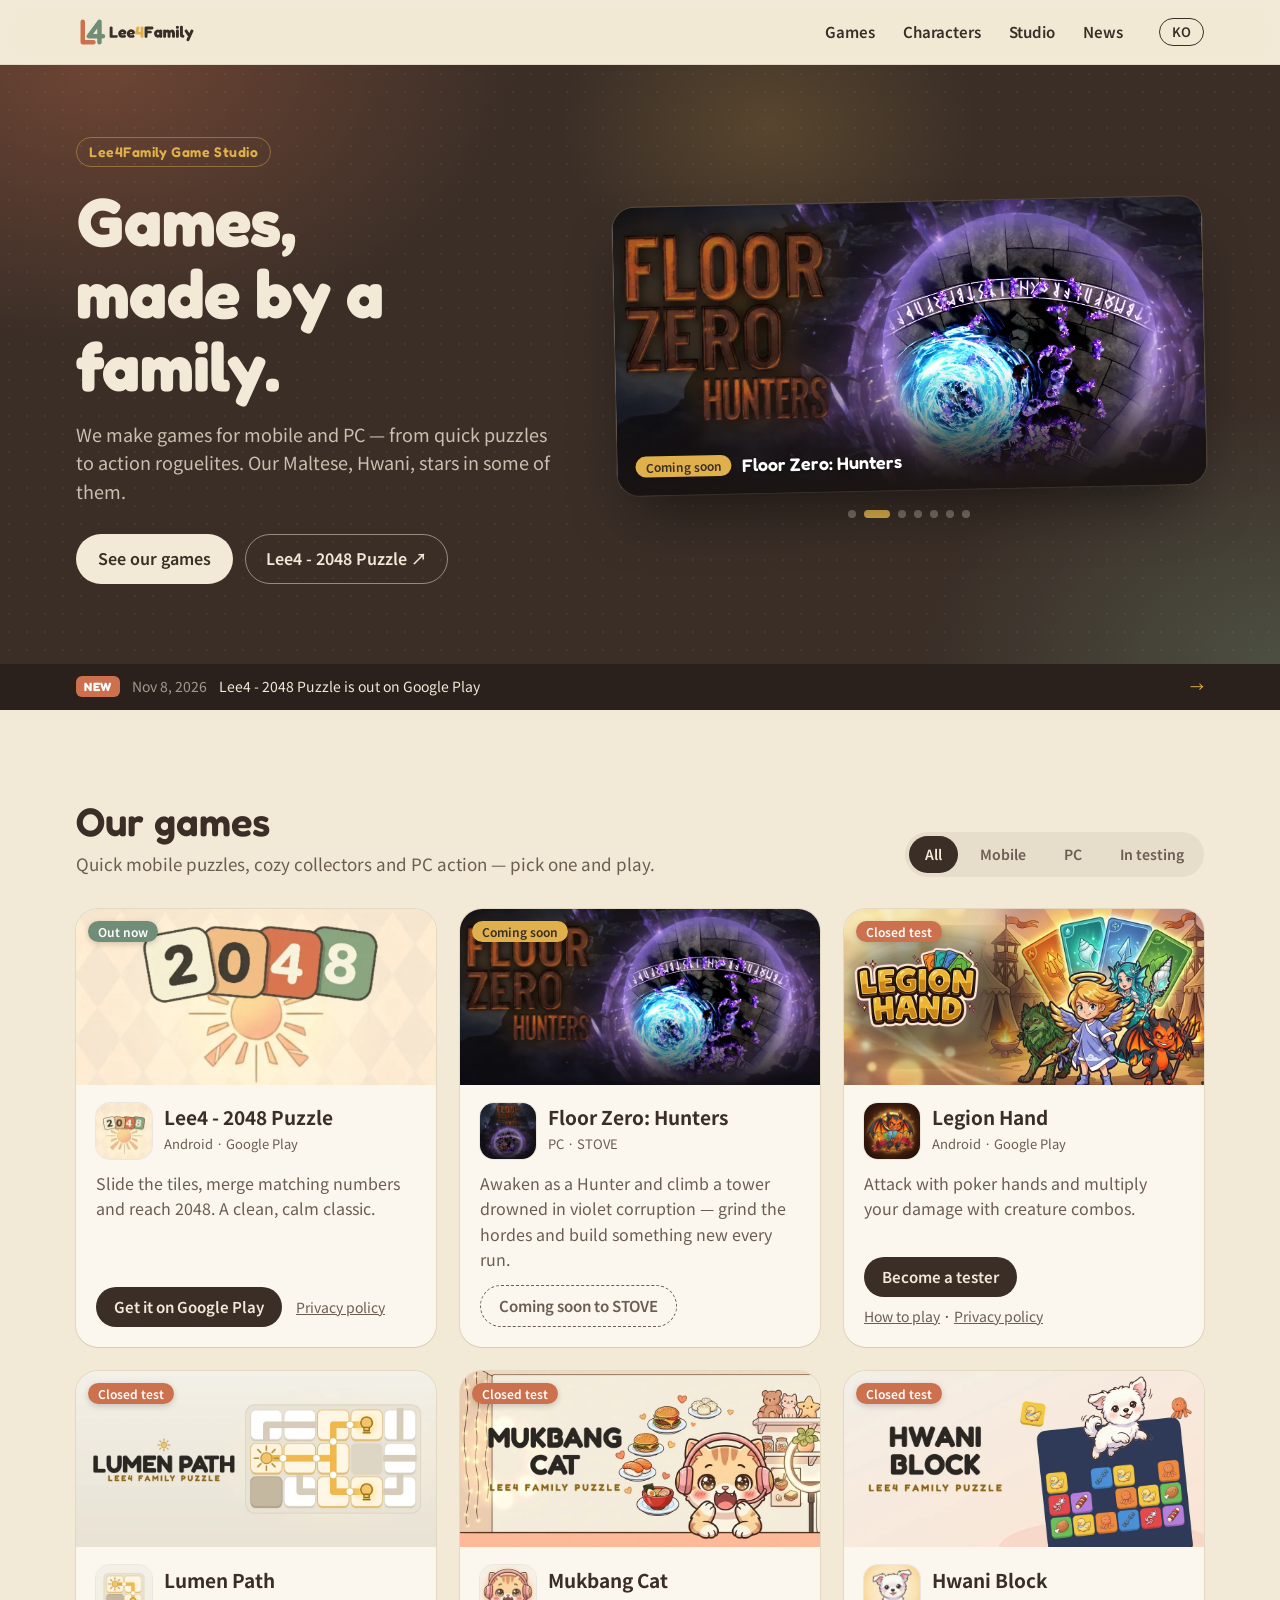
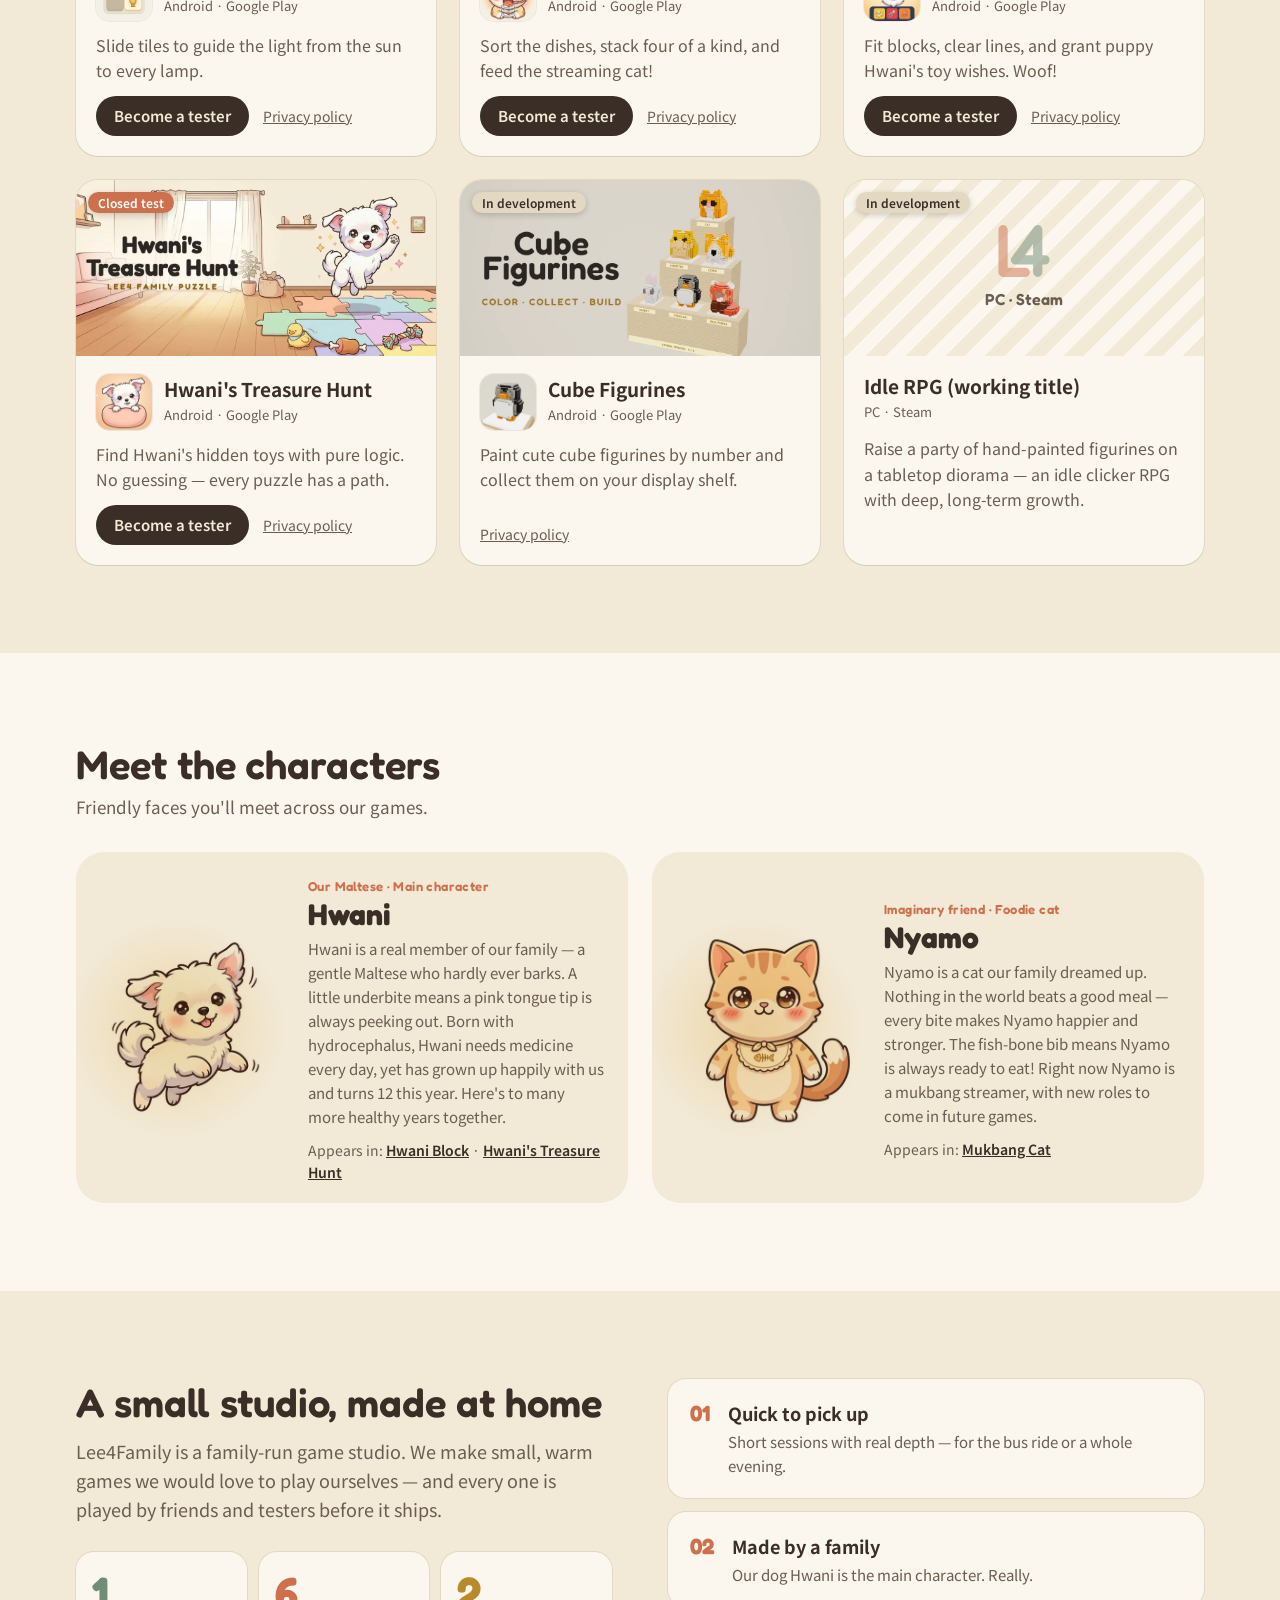
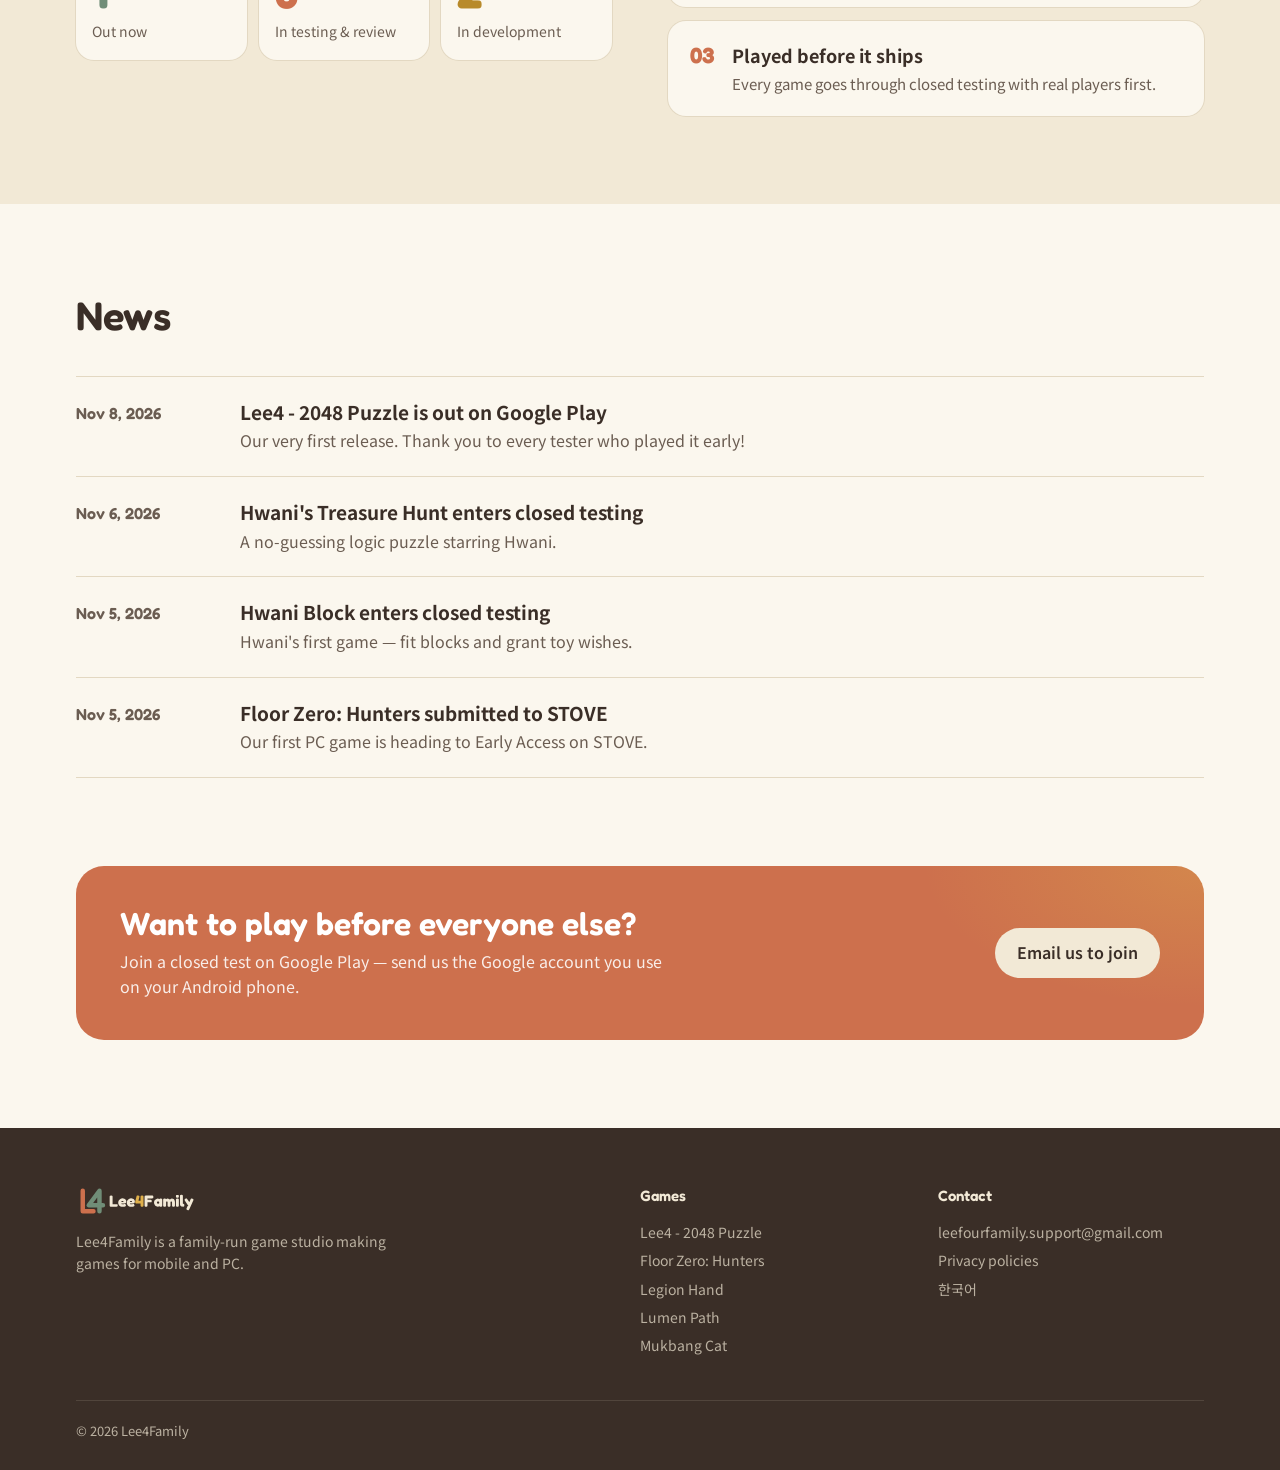
==== commit 9969d742: "캐릭터 문구 — 화니(잘 안 짖는 순둥이 · 늘 혀끝 · 뇌수두증 · 나이는 born 2014 에서 해마다 자동), 냐모(상상 속 고양이 친구, 화니에 맞춰 길게) Co-Autho" ====
--- a/index.html
+++ b/index.html
@@ -243,18 +243,18 @@
         <article class="char">
           <div class="char-art"><img src="assets/characters/hwani.webp" alt="Hwani" width="420" height="420" loading="lazy"></div>
           <div class="char-body">
-            <span class="role">Main character</span>
+            <span class="role">Our Maltese · Main character</span>
             <h3>Hwani</h3>
-            <p>Our real-life Maltese, now the face of Lee4Family. Lopsided ears, a little underbite, and a big love for toys and treats.</p>
+            <p>Hwani is a real member of our family — a gentle Maltese who hardly ever barks. A little underbite means a pink tongue tip is always peeking out. Born with hydrocephalus, Hwani needs medicine every day, yet has grown up happily with us and turns <span data-born="2014">12</span> this year. Here's to many more healthy years together.</p>
             <p class="appears">Appears in: <a href="#hwani-block">Hwani Block</a> · <a href="#hwani-treasure-hunt">Hwani's Treasure Hunt</a></p>
           </div>
         </article>
         <article class="char">
           <div class="char-art"><img src="assets/characters/nyamo.webp" alt="Nyamo" width="420" height="420" loading="lazy"></div>
           <div class="char-body">
-            <span class="role">Foodie cat</span>
+            <span class="role">Imaginary friend · Foodie cat</span>
             <h3>Nyamo</h3>
-            <p>A cat who loves eating more than anything in the world. Every bite makes Nyamo happier — and stronger.</p>
+            <p>Nyamo is a cat our family dreamed up. Nothing in the world beats a good meal — every bite makes Nyamo happier and stronger. The fish-bone bib means Nyamo is always ready to eat! Right now Nyamo is a mukbang streamer, with new roles to come in future games.</p>
             <p class="appears">Appears in: <a href="#mukbang-cat">Mukbang Cat</a></p>
           </div>
         </article>
@@ -346,6 +346,7 @@
   </footer>
 <script>
 (() => {
+  document.querySelectorAll("[data-born]").forEach((e) => { e.textContent = new Date().getFullYear() - Number(e.dataset.born); });
   const track = document.querySelector(".slides");
   if (track) {
     const slides = [...track.children], dots = [...document.querySelectorAll(".dots button")];
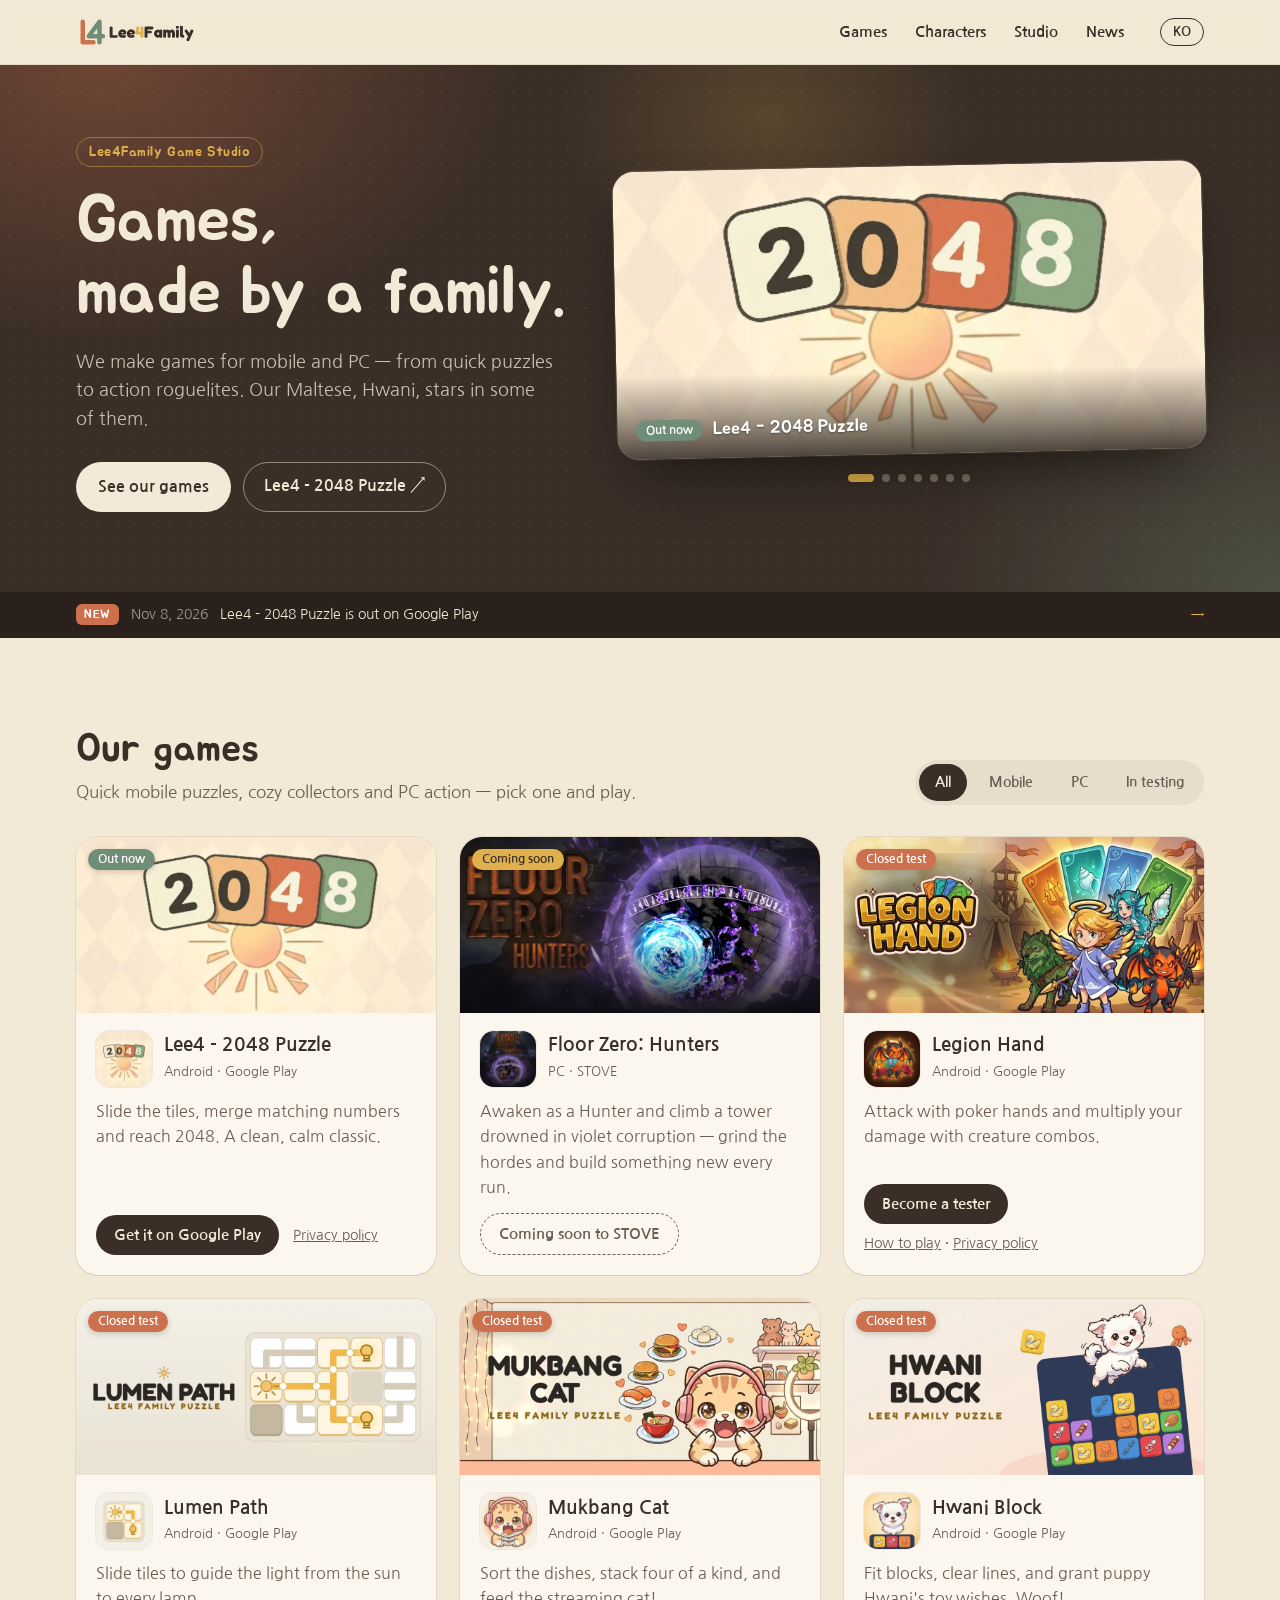
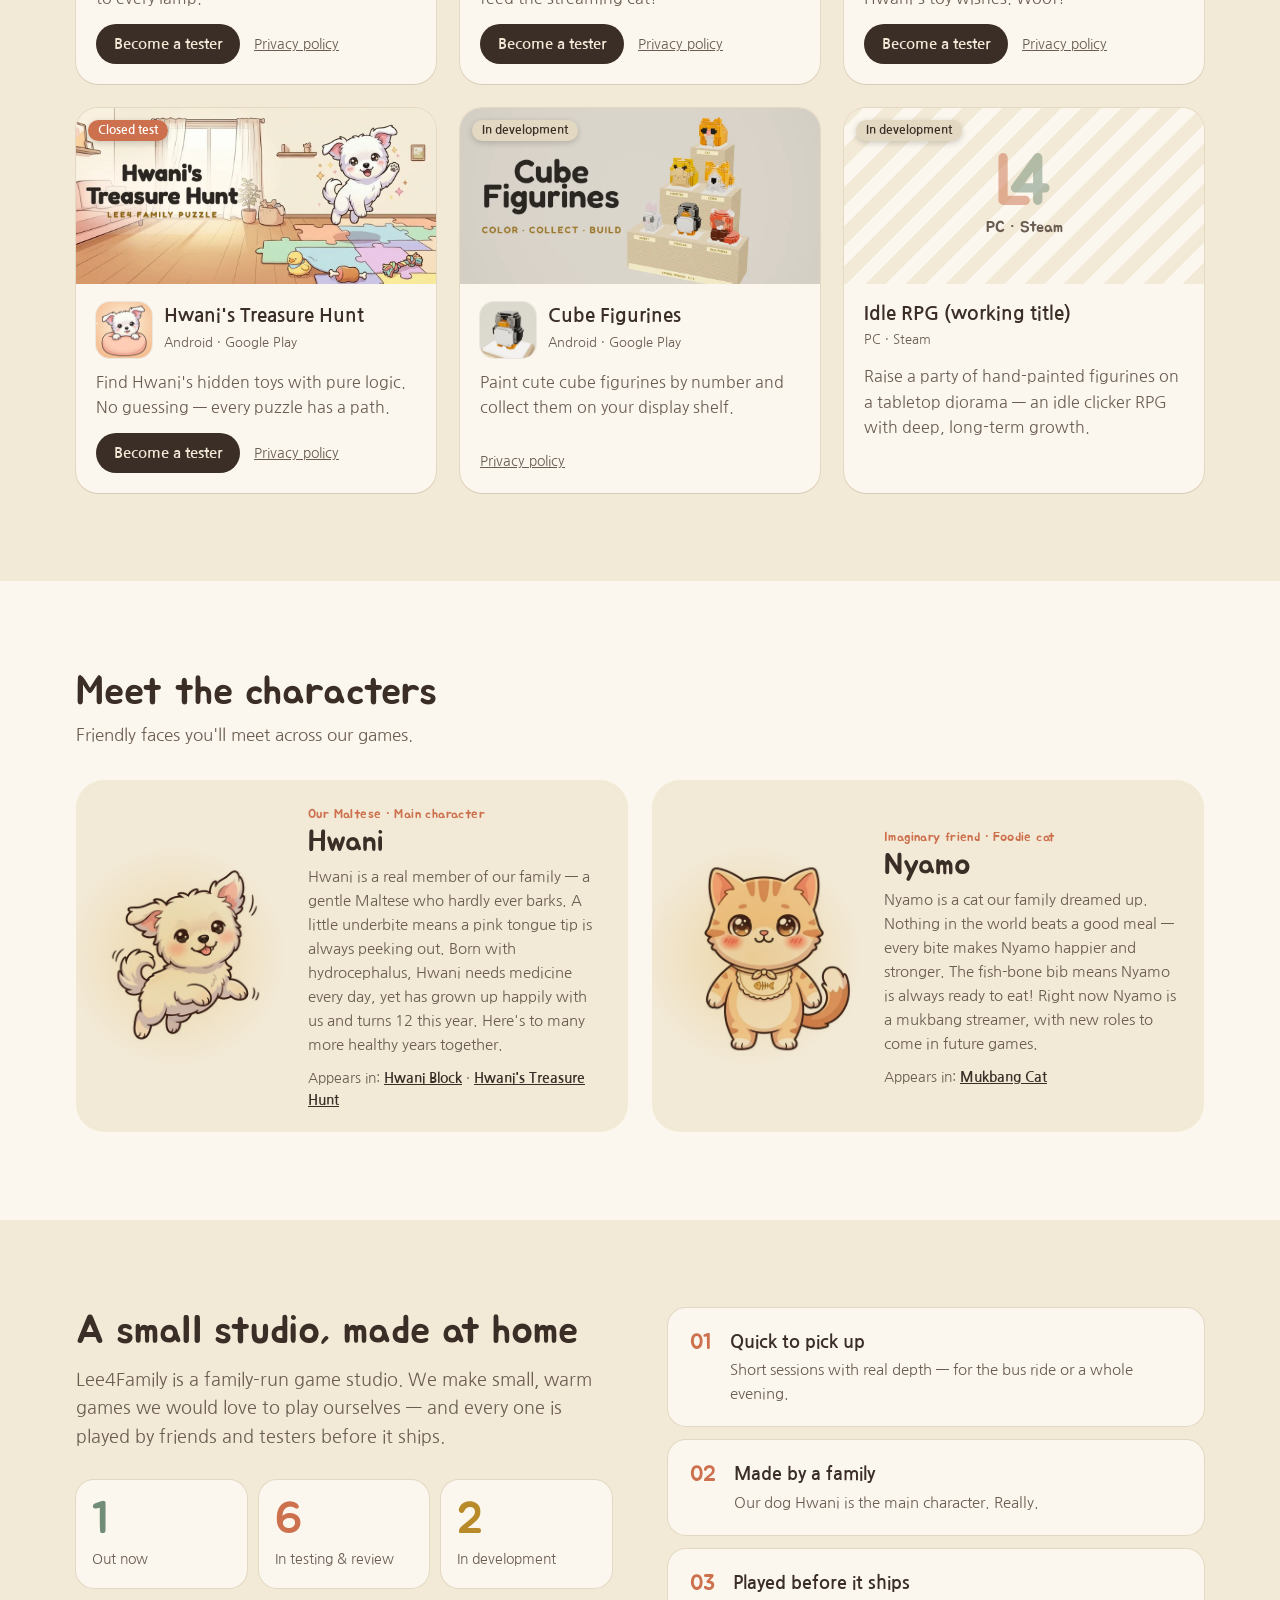
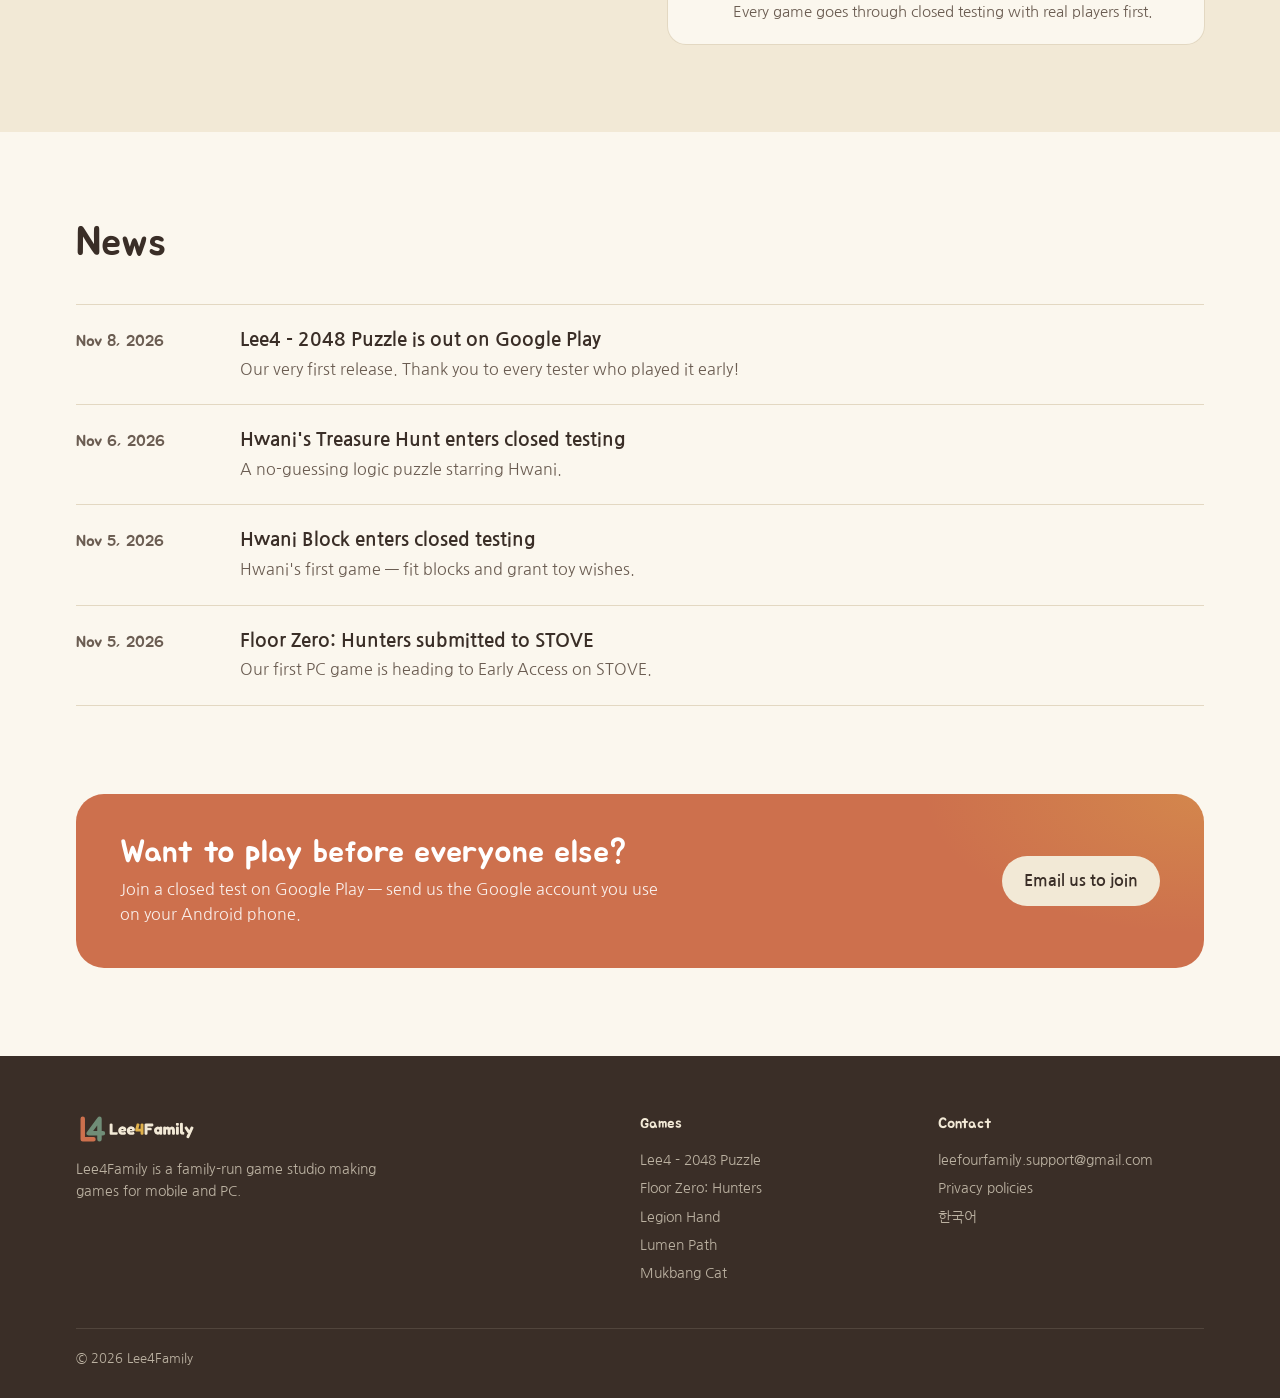
==== commit 458d9861: "사이트 글꼴 교체 — 제목 Jua · 본문 Nanum Gothic (Fredoka 에 한글이 없어 한국어가 전부 Noto Sans KR 로 나오던 것) Co-Authored-By:" ====
--- a/index.html
+++ b/index.html
@@ -19,7 +19,7 @@
 <link rel="apple-touch-icon" href="assets/brand/apple-touch-icon.png">
 <link rel="preconnect" href="https://fonts.googleapis.com">
 <link rel="preconnect" href="https://fonts.gstatic.com" crossorigin>
-<link href="https://fonts.googleapis.com/css2?family=Fredoka:wght@500;600;700&family=Noto+Sans+KR:wght@400;600;700&display=swap" rel="stylesheet">
+<link href="https://fonts.googleapis.com/css2?family=Jua&family=Nanum+Gothic:wght@400;700;800&display=swap" rel="stylesheet">
 <link rel="stylesheet" href="assets/site.css">
 </head>
 <body class="home">
--- a/assets/site.css
+++ b/assets/site.css
@@ -11,7 +11,7 @@
   --yellow: #DFB04B;
   --line: #E3D8C2;
   --radius: 18px;
-  --display: "Fredoka", "Noto Sans KR", system-ui, sans-serif;
+  --display: "Jua", "Nanum Gothic", system-ui, sans-serif;
 }
 * { box-sizing: border-box; }
 html { -webkit-text-size-adjust: 100%; scroll-behavior: smooth; }
@@ -20,7 +20,8 @@
   margin: 0;
   background: var(--cream);
   color: var(--ink);
-  font: 16px/1.6 "Noto Sans KR", system-ui, -apple-system, "Segoe UI", sans-serif;
+  font: 16px/1.6 "Nanum Gothic", system-ui, -apple-system, "Segoe UI", sans-serif;
+  font-synthesis: none; /* Jua 는 굵기가 하나뿐 — 브라우저가 가짜 굵게 만들지 않게 */
 }
 a { color: var(--orange); }
 img { display: block; max-width: 100%; }
@@ -269,10 +270,16 @@
   .games-grid { grid-template-columns: 1fr; }
   .tabs { width: 100%; overflow-x: auto; scrollbar-width: none; }
   .tabs button { flex: 1; white-space: nowrap; padding: 7px 10px; }
-  .char { grid-template-columns: 120px 1fr; padding: 16px 18px 16px 6px; border-radius: 22px; }
-  .char::before { width: 150px; height: 150px; }
-  .char-art img { width: 120px; height: 120px; }
-  .char h3 { font-size: 24px; }
+  /* 폰: 그림 + 이름을 한 줄, 소개는 아래 전체 폭 */
+  .char { grid-template-columns: 112px 1fr; gap: 0 14px; padding: 16px 20px 20px 10px; border-radius: 22px; align-items: center; }
+  .char::before { width: 140px; height: 140px; left: -16px; top: 70px; }
+  .char-body { display: contents; }
+  .char-art { grid-row: 1 / span 2; }
+  .char-art img { width: 112px; height: 112px; }
+  .char .role { grid-column: 2; align-self: end; }
+  .char h3 { grid-column: 2; align-self: start; font-size: 26px; margin: 0; }
+  .char p { grid-column: 1 / -1; padding-left: 10px; position: relative; }
+  .char p:not(.appears) { margin-top: 10px; }
   .stats b { font-size: 34px; }
   .news li { grid-template-columns: 1fr; padding: 18px 0; }
   .band { padding-bottom: 60px; }
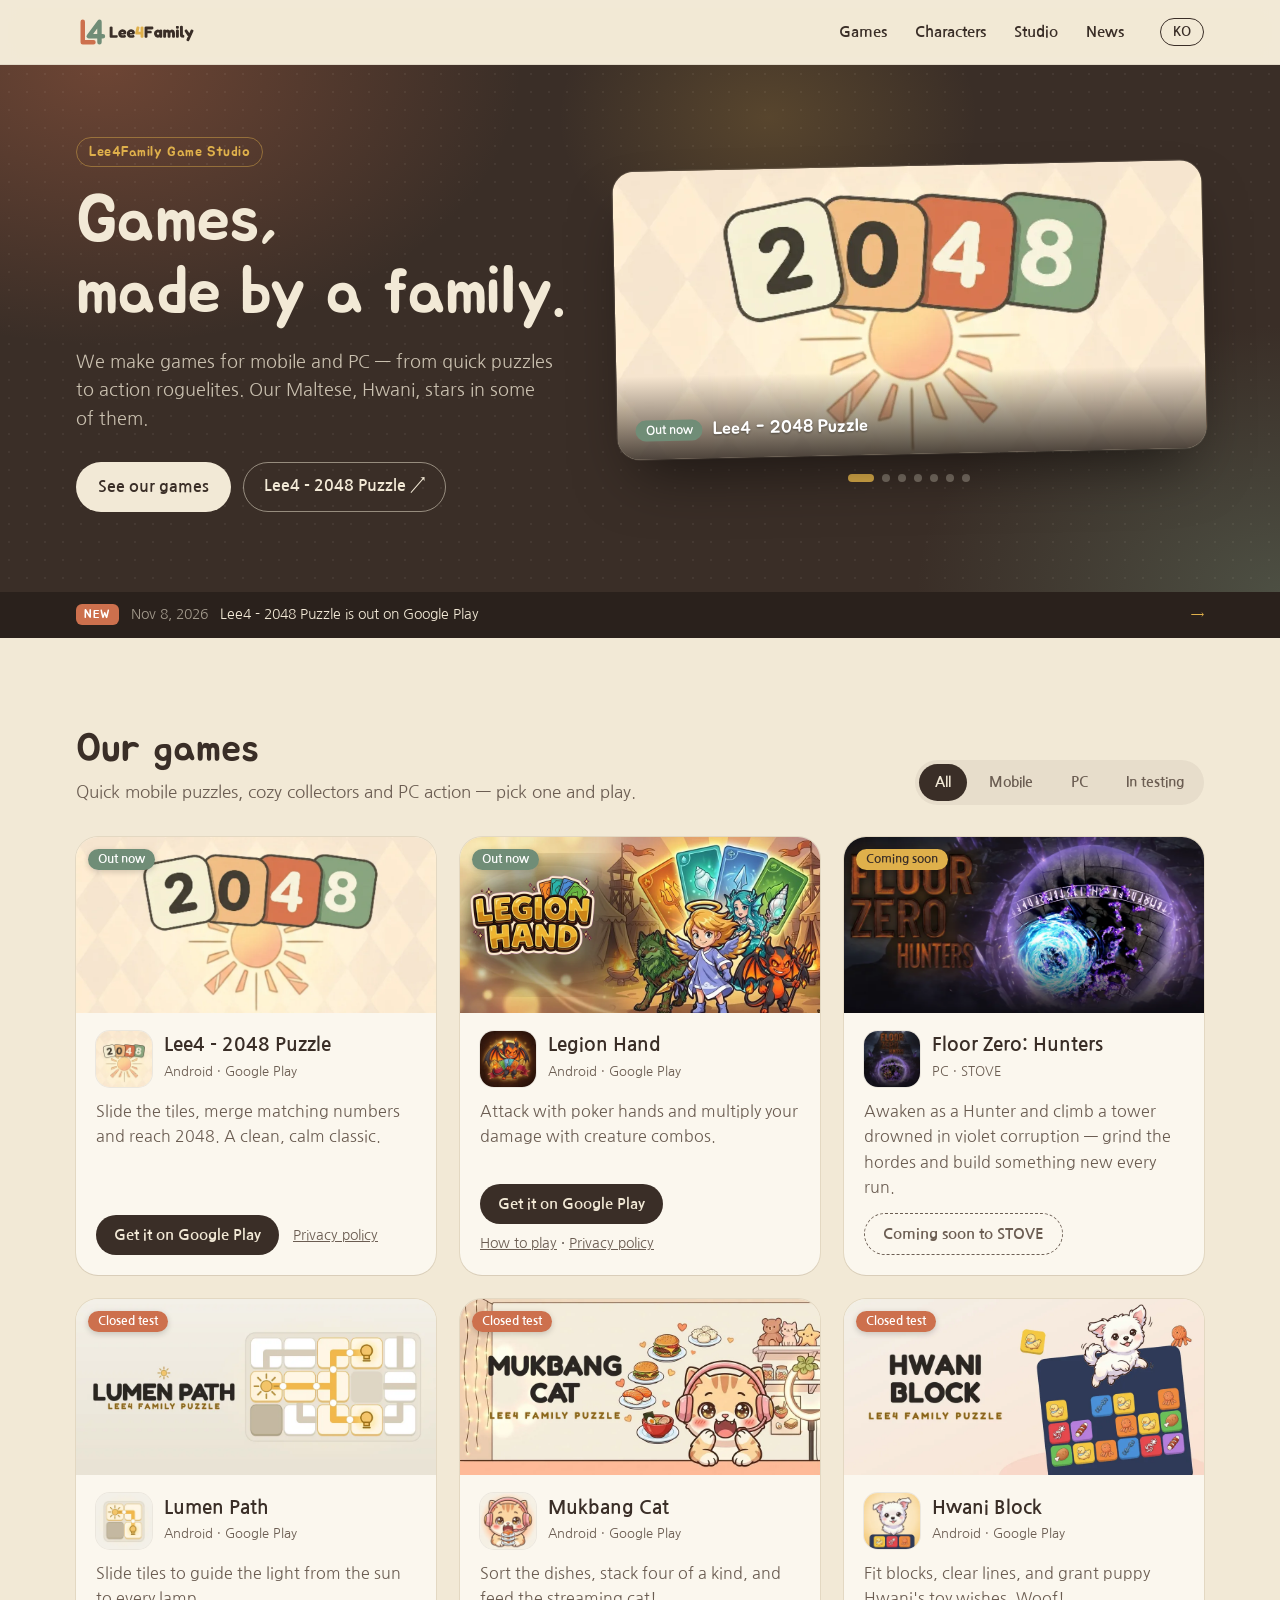
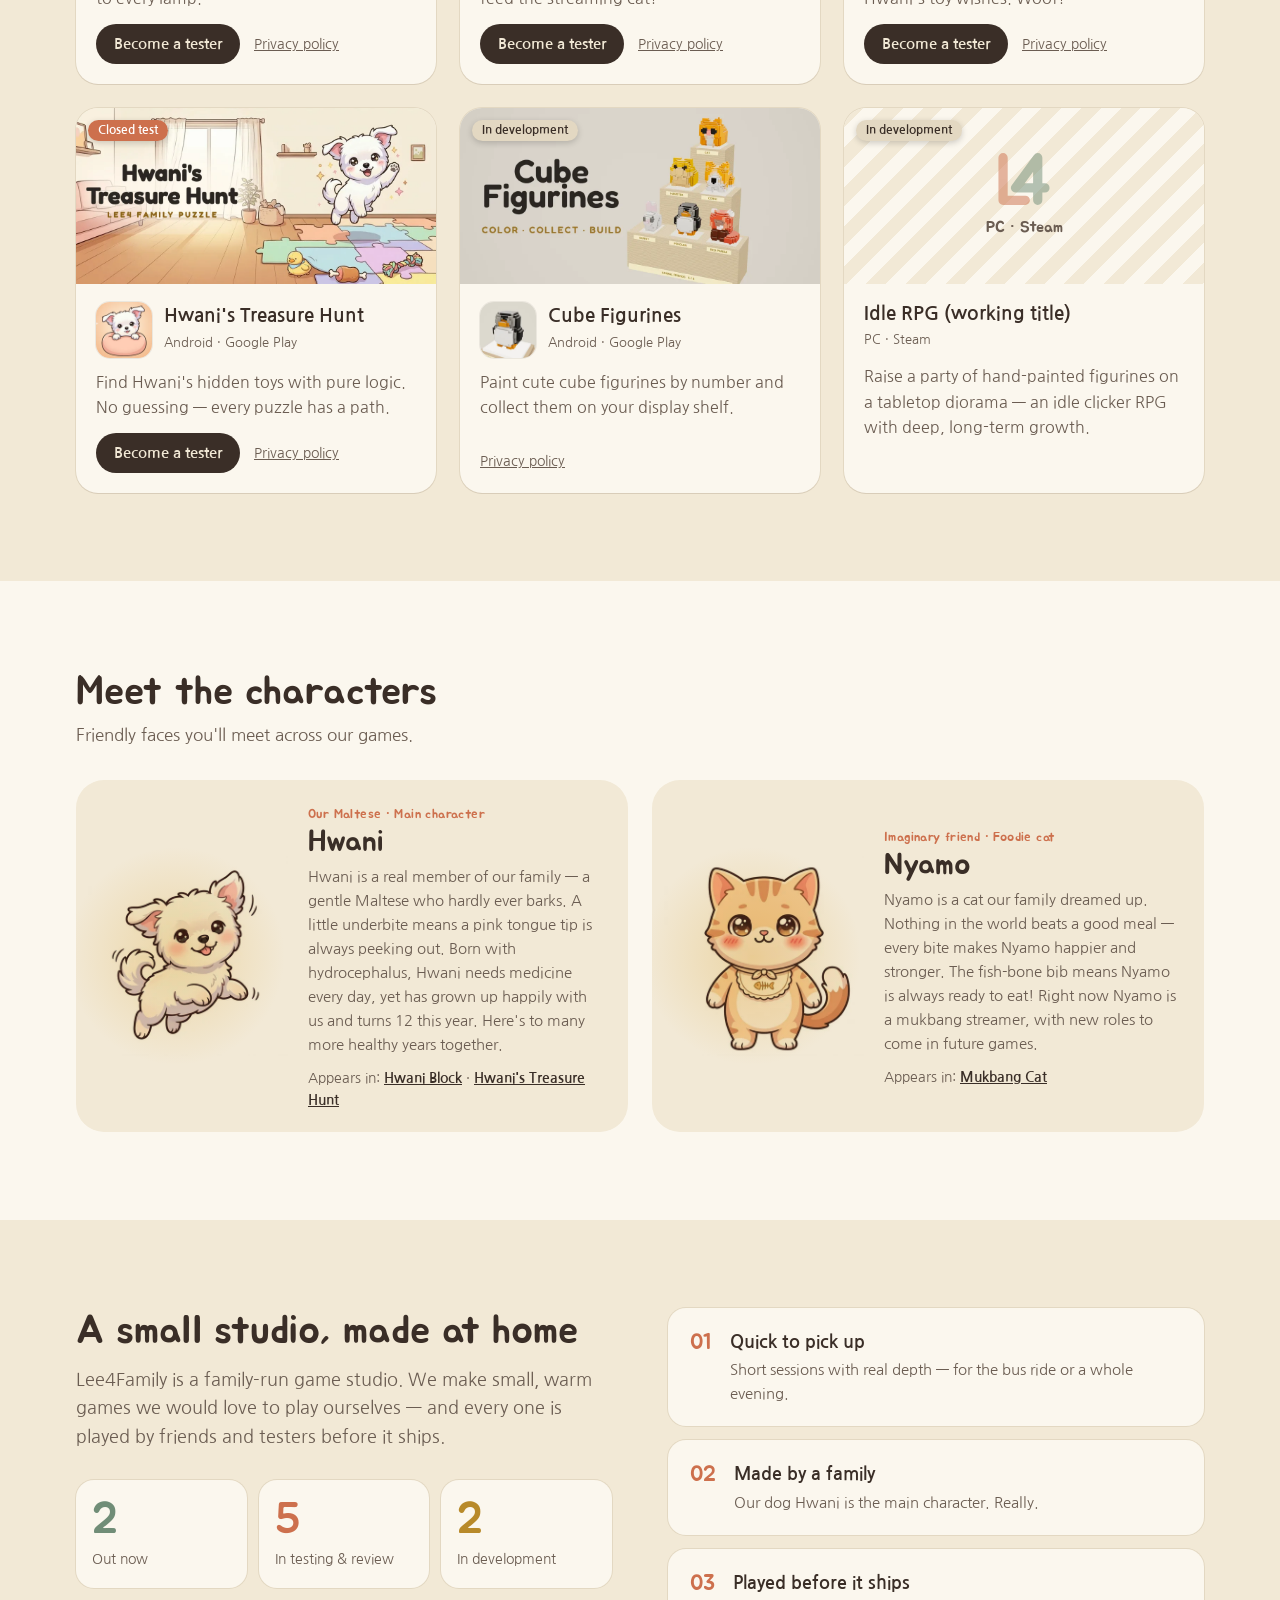
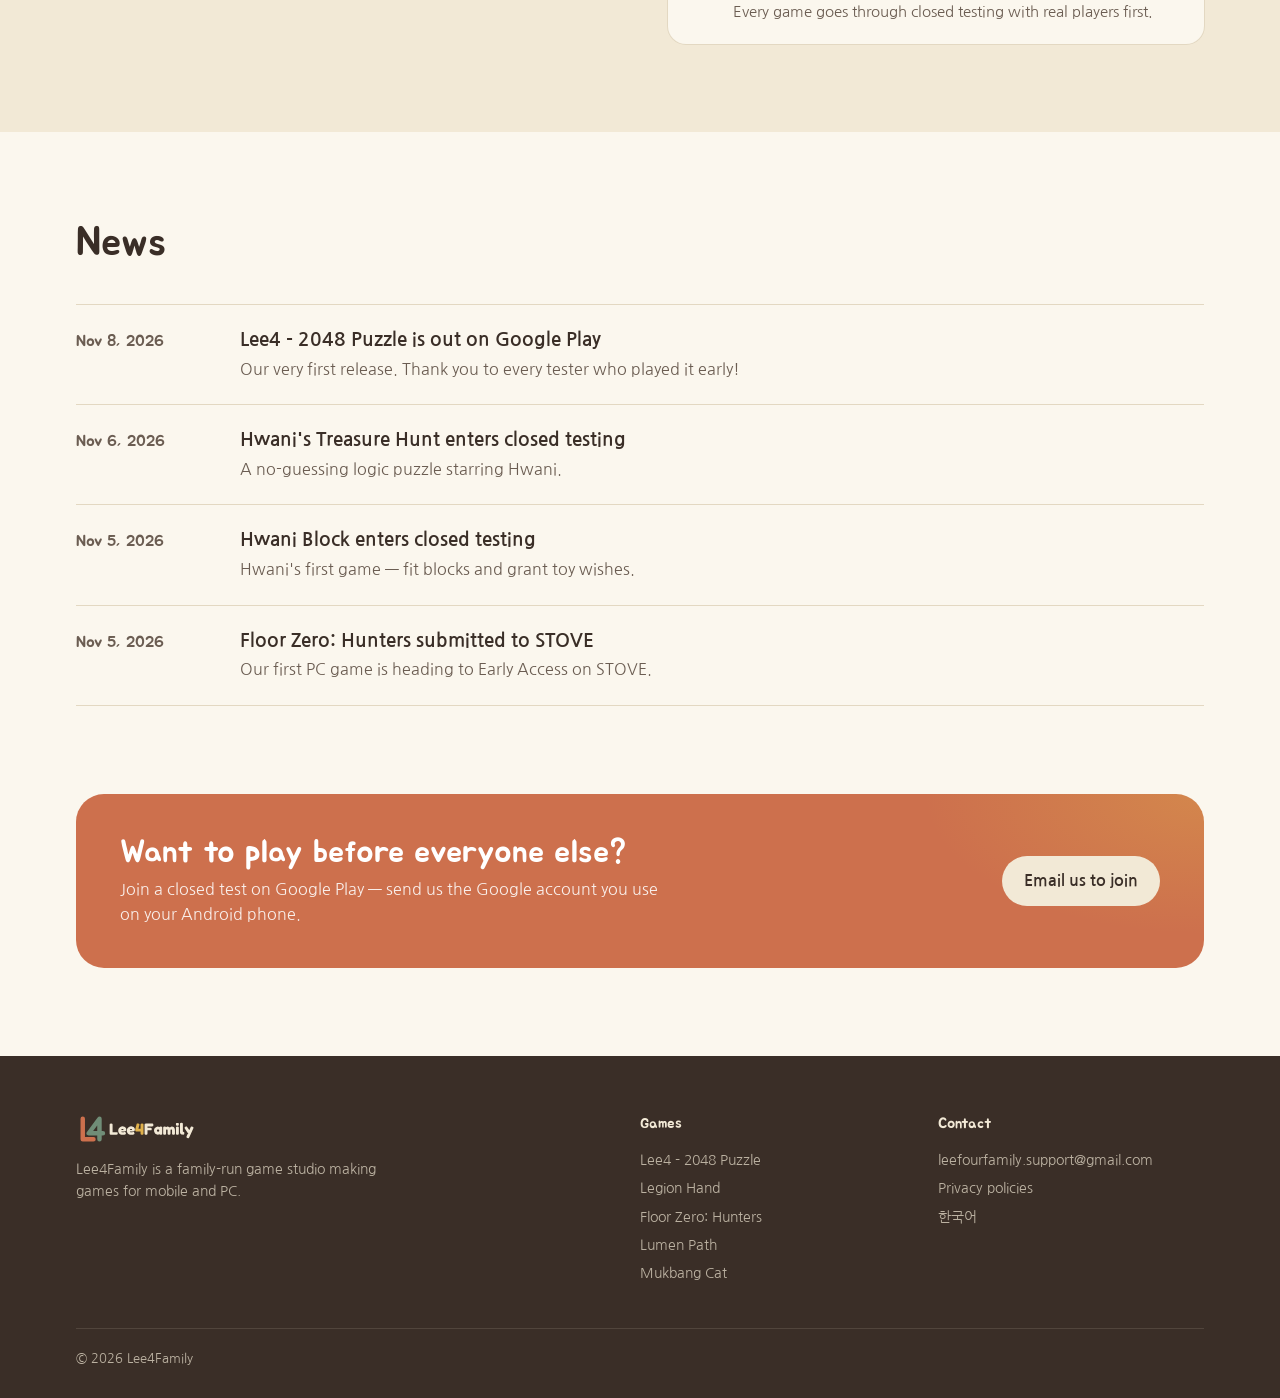
==== commit 33a2156a: "Legion Hand live (Play production 2026-11-14) Co-Authored-By: Claude Opus 5.5 <noreply@anthropic.com" ====
--- a/index.html
+++ b/index.html
@@ -48,13 +48,13 @@
               <img src="assets/2048/feature-en.webp" alt="" width="1024" height="500">
               <span class="cap"><span class="chip live">Out now</span><b>Lee4 - 2048 Puzzle</b></span>
             </a>
+            <a class="slide" href="#legion-hand" aria-label="Legion Hand">
+              <img src="assets/legion-hand/feature-en.webp" alt="" width="1024" height="500" loading="lazy">
+              <span class="cap"><span class="chip live">Out now</span><b>Legion Hand</b></span>
+            </a>
             <a class="slide" href="#floor-zero" aria-label="Floor Zero: Hunters">
               <img src="assets/floor-zero/feature-en.webp" alt="" width="1024" height="500" loading="lazy">
               <span class="cap"><span class="chip soon">Coming soon</span><b>Floor Zero: Hunters</b></span>
-            </a>
-            <a class="slide" href="#legion-hand" aria-label="Legion Hand">
-              <img src="assets/legion-hand/feature-en.webp" alt="" width="1024" height="500" loading="lazy">
-              <span class="cap"><span class="chip testing">Closed test</span><b>Legion Hand</b></span>
             </a>
             <a class="slide" href="#lumen-path" aria-label="Lumen Path">
               <img src="assets/lumen-path/feature-en.webp" alt="" width="1024" height="500" loading="lazy">
@@ -104,6 +104,22 @@
             <div class="actions"><a class="btn primary" href="https://play.google.com/store/apps/details?id=com.lee4family.Lee42048&hl=en" rel="noopener">Get it on Google Play</a><span class="links"><a href="https://jeddli.github.io/lee4family-policies/2048/">Privacy policy</a></span></div>
           </div>
         </article>
+        <article class="card" id="legion-hand" data-platform="mobile" data-status="live">
+          <div class="art"><img src="assets/legion-hand/feature-en.webp" alt="" width="1024" height="500" loading="lazy">
+            <span class="chip live">Out now</span>
+          </div>
+          <div class="body">
+            <div class="head">
+              <img class="icon" src="assets/legion-hand/icon.webp" alt="" width="56" height="56" loading="lazy">
+              <div>
+                <h3>Legion Hand</h3>
+                <span class="platform">Android · Google Play</span>
+              </div>
+            </div>
+            <p>Attack with poker hands and multiply your damage with creature combos.</p>
+            <div class="actions"><a class="btn primary" href="https://play.google.com/store/apps/details?id=com.lee4family.jproject04&hl=en" rel="noopener">Get it on Google Play</a><span class="links"><a href="https://jeddli.github.io/lee4family-policies/legion-hand/guide/en/">How to play</a> · <a href="https://jeddli.github.io/lee4family-policies/legion-hand/">Privacy policy</a></span></div>
+          </div>
+        </article>
         <article class="card" id="floor-zero" data-platform="pc" data-status="soon">
           <div class="art"><img src="assets/floor-zero/feature-en.webp" alt="" width="1024" height="500" loading="lazy">
             <span class="chip soon">Coming soon</span>
@@ -118,22 +134,6 @@
             </div>
             <p>Awaken as a Hunter and climb a tower drowned in violet corruption — grind the hordes and build something new every run.</p>
             <div class="actions"><span class="btn ghost" aria-disabled="true">Coming soon to STOVE</span></div>
-          </div>
-        </article>
-        <article class="card" id="legion-hand" data-platform="mobile" data-status="testing">
-          <div class="art"><img src="assets/legion-hand/feature-en.webp" alt="" width="1024" height="500" loading="lazy">
-            <span class="chip testing">Closed test</span>
-          </div>
-          <div class="body">
-            <div class="head">
-              <img class="icon" src="assets/legion-hand/icon.webp" alt="" width="56" height="56" loading="lazy">
-              <div>
-                <h3>Legion Hand</h3>
-                <span class="platform">Android · Google Play</span>
-              </div>
-            </div>
-            <p>Attack with poker hands and multiply your damage with creature combos.</p>
-            <div class="actions"><a class="btn primary" href="mailto:leefourfamily.support@gmail.com?subject=%5BTester%5D%20Legion%20Hand&body=Hi%20Lee4Family%2C%0A%0AI'd%20like%20to%20test%20Legion%20Hand.%0AGoogle%20account%20(Android)%3A%20%0A%0A">Become a tester</a><span class="links"><a href="https://jeddli.github.io/lee4family-policies/legion-hand/guide/en/">How to play</a> · <a href="https://jeddli.github.io/lee4family-policies/legion-hand/">Privacy policy</a></span></div>
           </div>
         </article>
         <article class="card" id="lumen-path" data-platform="mobile" data-status="testing">
@@ -268,8 +268,8 @@
           <h2>A small studio, made at home</h2>
           <p class="lead">Lee4Family is a family-run game studio. We make small, warm games we would love to play ourselves — and every one is played by friends and testers before it ships.</p>
           <div class="stats">
-            <div><b>1</b><span>Out now</span></div>
-            <div><b>6</b><span>In testing & review</span></div>
+            <div><b>2</b><span>Out now</span></div>
+            <div><b>5</b><span>In testing & review</span></div>
             <div><b>2</b><span>In development</span></div>
           </div>
         </div>
@@ -333,7 +333,7 @@
       </div>
       <div>
         <h4>Games</h4>
-        <a href="#2048">Lee4 - 2048 Puzzle</a><a href="#floor-zero">Floor Zero: Hunters</a><a href="#legion-hand">Legion Hand</a><a href="#lumen-path">Lumen Path</a><a href="#mukbang-cat">Mukbang Cat</a>
+        <a href="#2048">Lee4 - 2048 Puzzle</a><a href="#legion-hand">Legion Hand</a><a href="#floor-zero">Floor Zero: Hunters</a><a href="#lumen-path">Lumen Path</a><a href="#mukbang-cat">Mukbang Cat</a>
       </div>
       <div>
         <h4>Contact</h4>
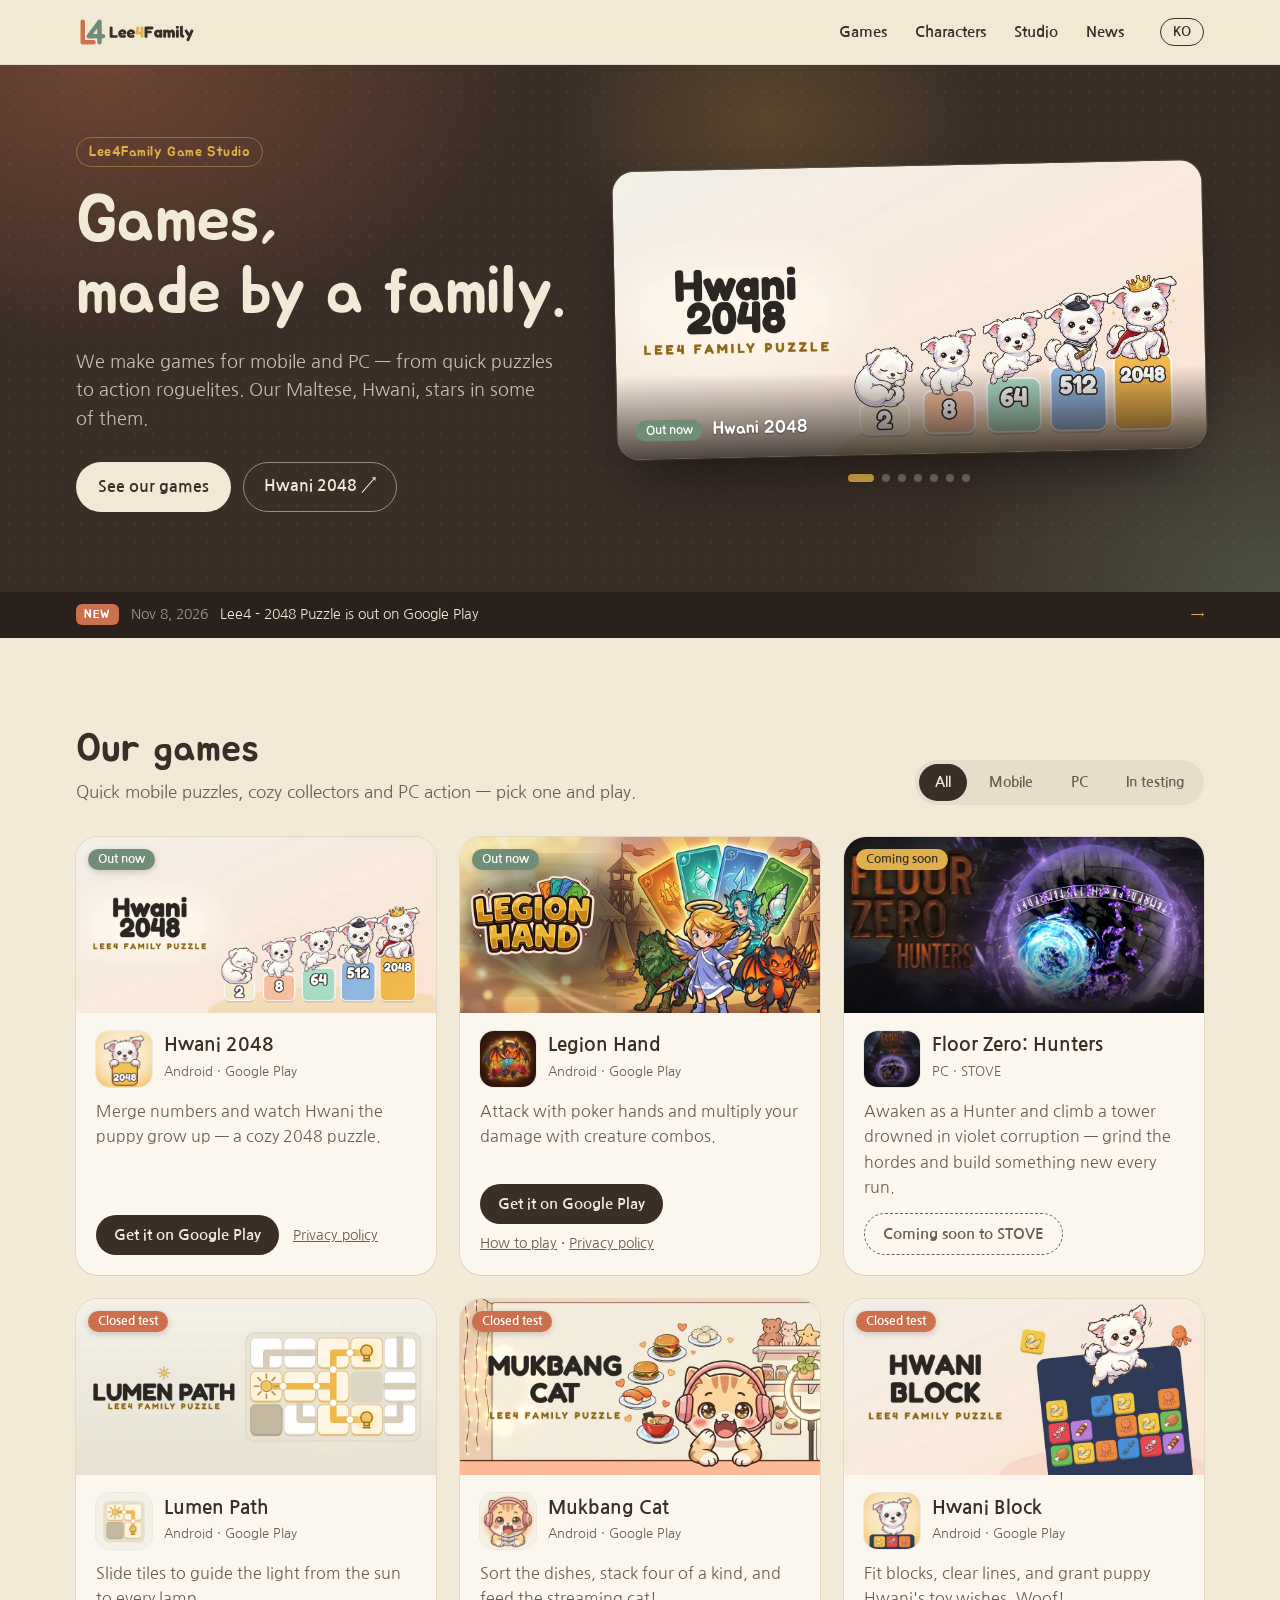
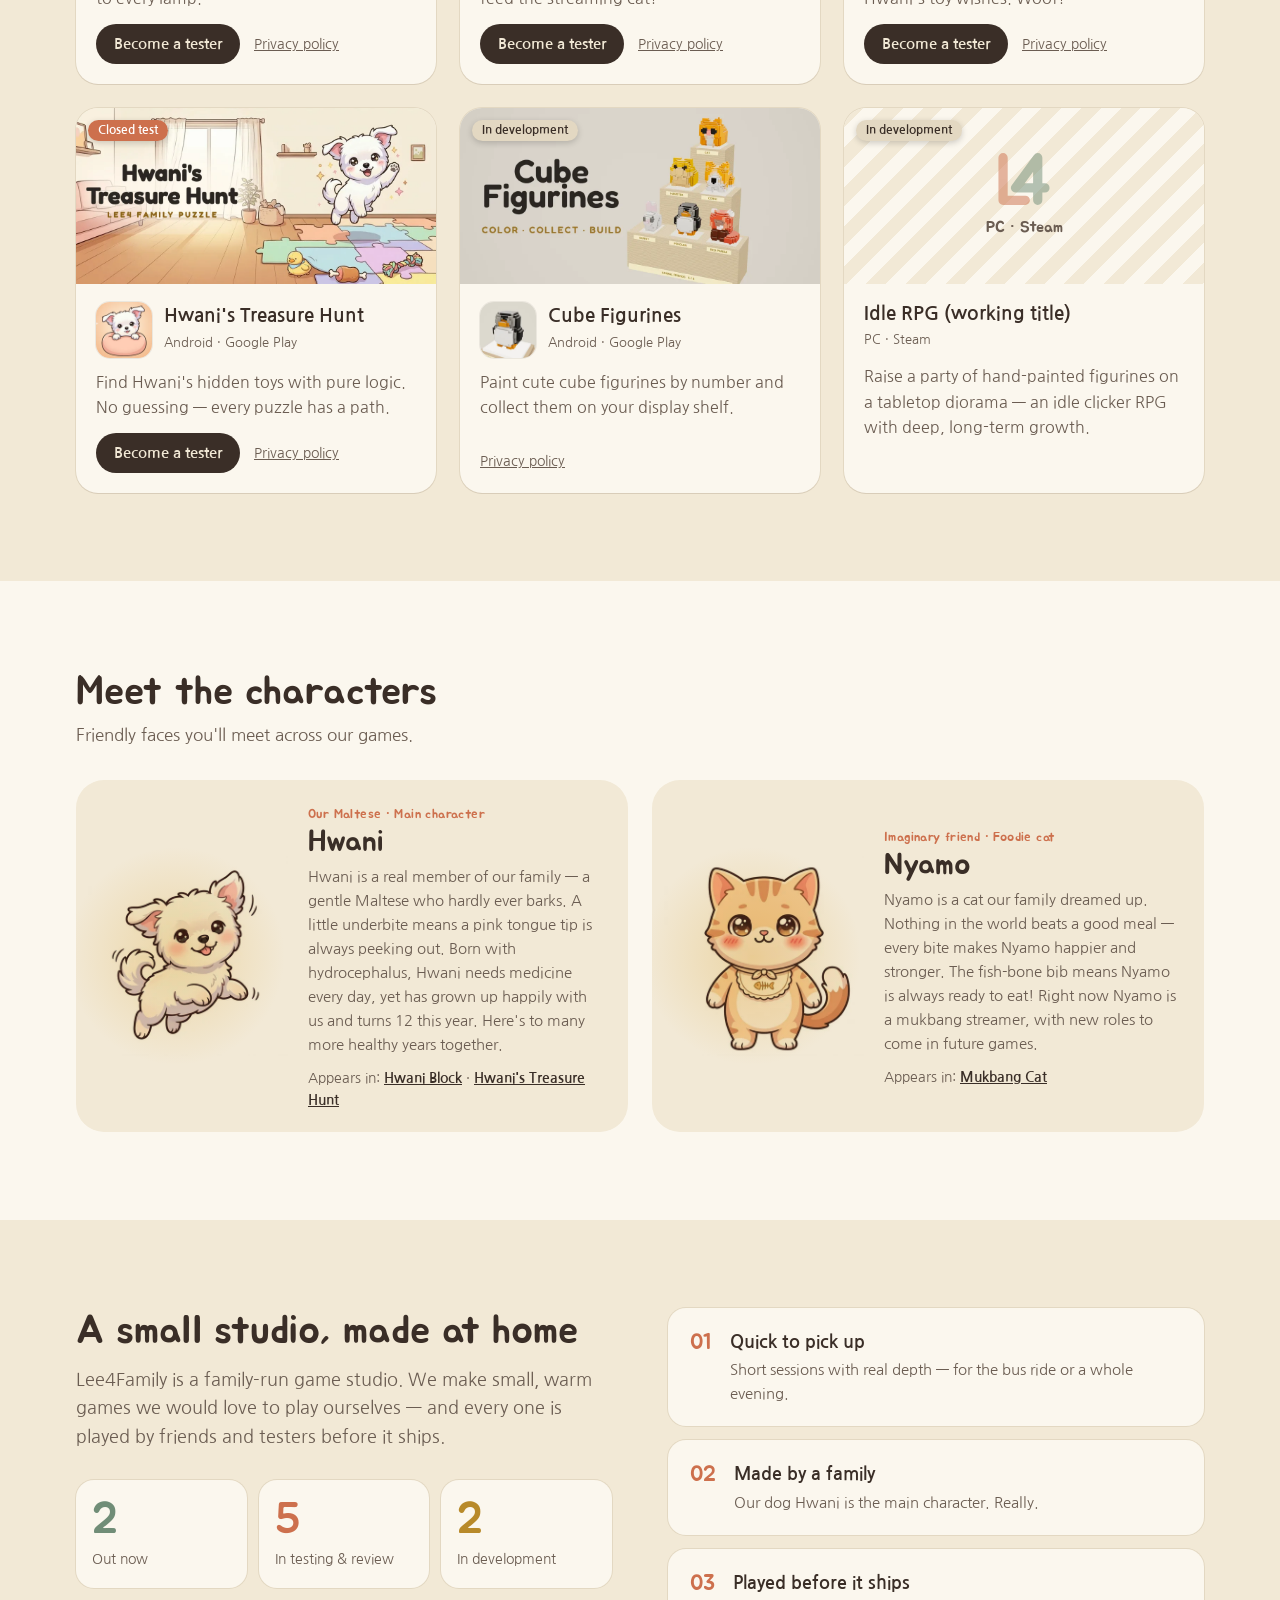
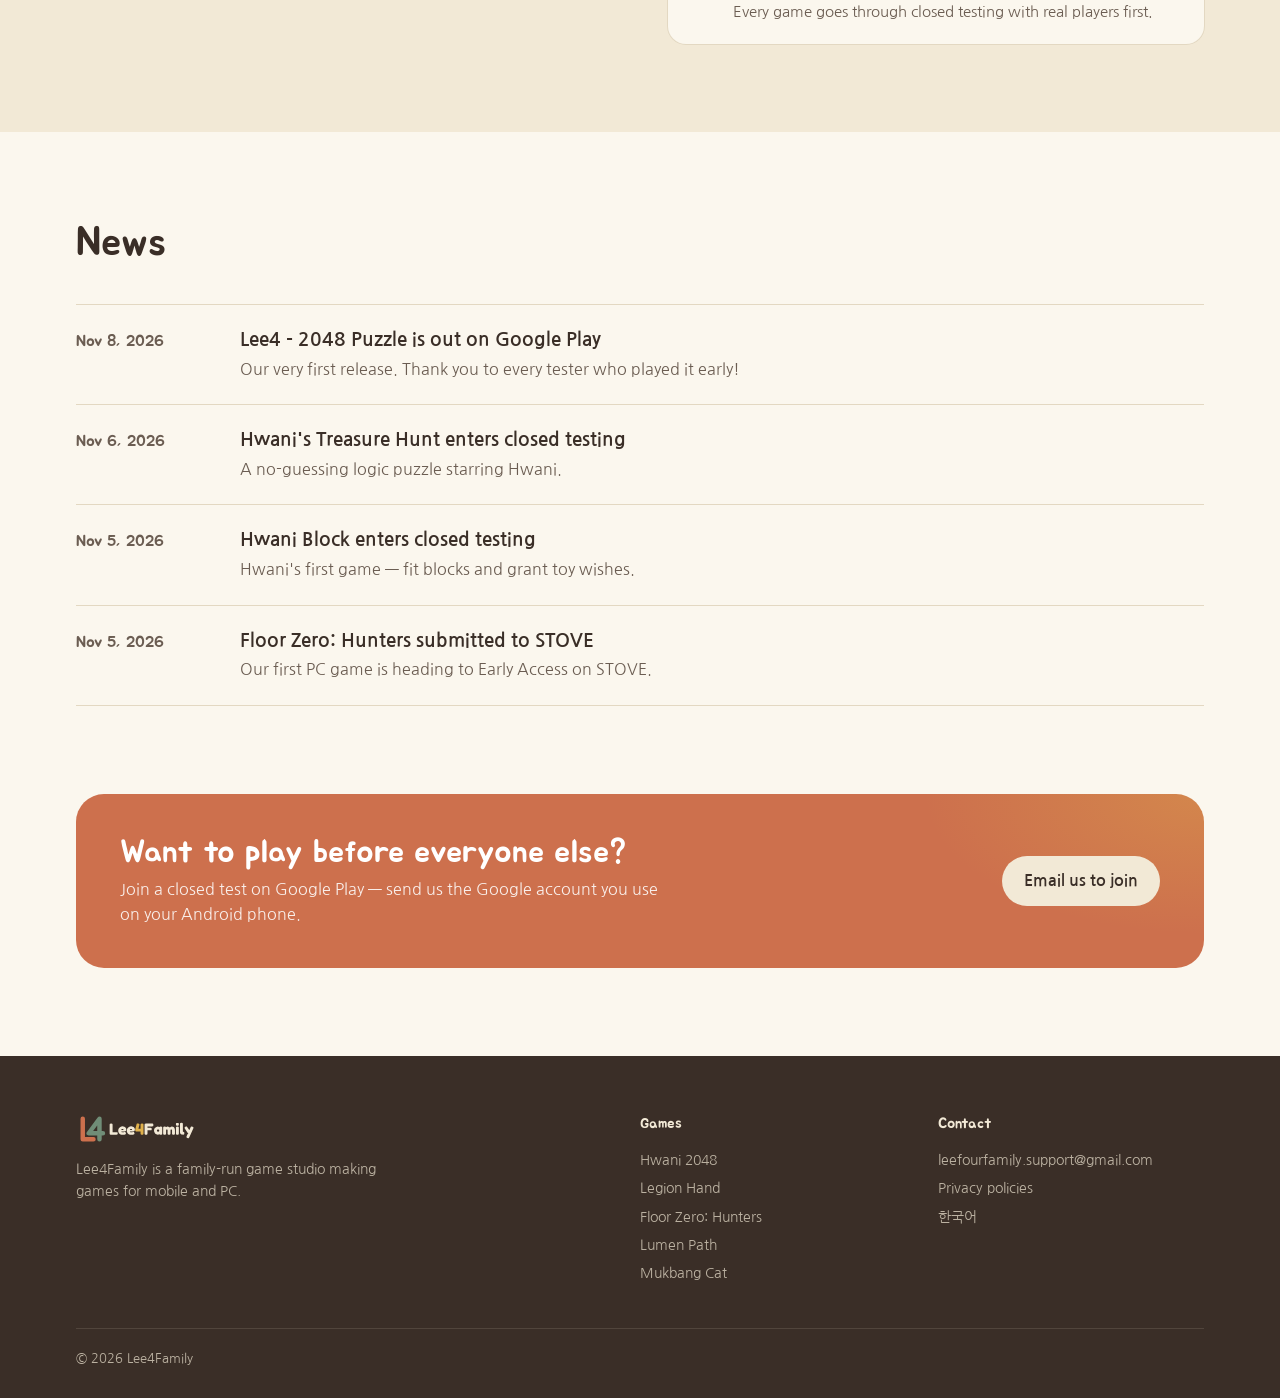
==== commit 4c152918: "2048 → 화니 2048 / Hwani 2048 (2.0 리뉴얼 이름 · 소개 · 아이콘 · 그래픽), 등급은 기본 전체이용가 — 높은 게임만 rating(legion-hand " ====
--- a/index.html
+++ b/index.html
@@ -39,14 +39,14 @@
         <p>We make games for mobile and PC — from quick puzzles to action roguelites. Our Maltese, Hwani, stars in some of them.</p>
         <div class="hero-cta">
           <a class="btn light" href="#games">See our games</a>
-          <a class="btn line" href="https://play.google.com/store/apps/details?id=com.lee4family.Lee42048&hl=en" rel="noopener">Lee4 - 2048 Puzzle ↗</a>
+          <a class="btn line" href="https://play.google.com/store/apps/details?id=com.lee4family.Lee42048&hl=en" rel="noopener">Hwani 2048 ↗</a>
         </div>
       </div>
       <div class="hero-stage">
         <div class="slides" tabindex="0">
-            <a class="slide" href="#2048" aria-label="Lee4 - 2048 Puzzle">
+            <a class="slide" href="#2048" aria-label="Hwani 2048">
               <img src="assets/2048/feature-en.webp" alt="" width="1024" height="500">
-              <span class="cap"><span class="chip live">Out now</span><b>Lee4 - 2048 Puzzle</b></span>
+              <span class="cap"><span class="chip live">Out now</span><b>Hwani 2048</b></span>
             </a>
             <a class="slide" href="#legion-hand" aria-label="Legion Hand">
               <img src="assets/legion-hand/feature-en.webp" alt="" width="1024" height="500" loading="lazy">
@@ -96,11 +96,11 @@
             <div class="head">
               <img class="icon" src="assets/2048/icon.webp" alt="" width="56" height="56" loading="lazy">
               <div>
-                <h3>Lee4 - 2048 Puzzle</h3>
-                <span class="platform">Android · Google Play</span>
-              </div>
-            </div>
-            <p>Slide the tiles, merge matching numbers and reach 2048. A clean, calm classic.</p>
+                <h3>Hwani 2048</h3>
+                <span class="platform">Android · Google Play</span>
+              </div>
+            </div>
+            <p>Merge numbers and watch Hwani the puppy grow up — a cozy 2048 puzzle.</p>
             <div class="actions"><a class="btn primary" href="https://play.google.com/store/apps/details?id=com.lee4family.Lee42048&hl=en" rel="noopener">Get it on Google Play</a><span class="links"><a href="https://jeddli.github.io/lee4family-policies/2048/">Privacy policy</a></span></div>
           </div>
         </article>
@@ -333,7 +333,7 @@
       </div>
       <div>
         <h4>Games</h4>
-        <a href="#2048">Lee4 - 2048 Puzzle</a><a href="#legion-hand">Legion Hand</a><a href="#floor-zero">Floor Zero: Hunters</a><a href="#lumen-path">Lumen Path</a><a href="#mukbang-cat">Mukbang Cat</a>
+        <a href="#2048">Hwani 2048</a><a href="#legion-hand">Legion Hand</a><a href="#floor-zero">Floor Zero: Hunters</a><a href="#lumen-path">Lumen Path</a><a href="#mukbang-cat">Mukbang Cat</a>
       </div>
       <div>
         <h4>Contact</h4>
--- a/assets/site.css
+++ b/assets/site.css
@@ -340,6 +340,12 @@
 .tl .cta { margin-top: 20px; display: flex; flex-direction: column; gap: 12px; }
 .tl .focus { margin: 8px 0 0; padding-left: 22px; }
 .tl .focus li { margin: 4px 0; }
+.tl .shots { display: grid; grid-template-columns: repeat(2, 1fr); gap: 10px; margin: 4px 0 20px; }
+.tl .shots img { width: 100%; height: auto; aspect-ratio: 9 / 16; object-fit: cover; border-radius: 12px; background: var(--line); }
+.tl .notice {
+  margin: 20px 0 0; padding: 14px 16px; font-size: 15px; line-height: 1.6;
+  background: var(--paper); border: 1px solid var(--line); border-left: 4px solid var(--orange); border-radius: var(--radius);
+}
 .tl .faq { margin-top: 32px; font-size: 14px; color: var(--ink-soft); }
 .tl .faq p { margin: 0 0 10px; }
 .tl .faq b { color: var(--ink); }
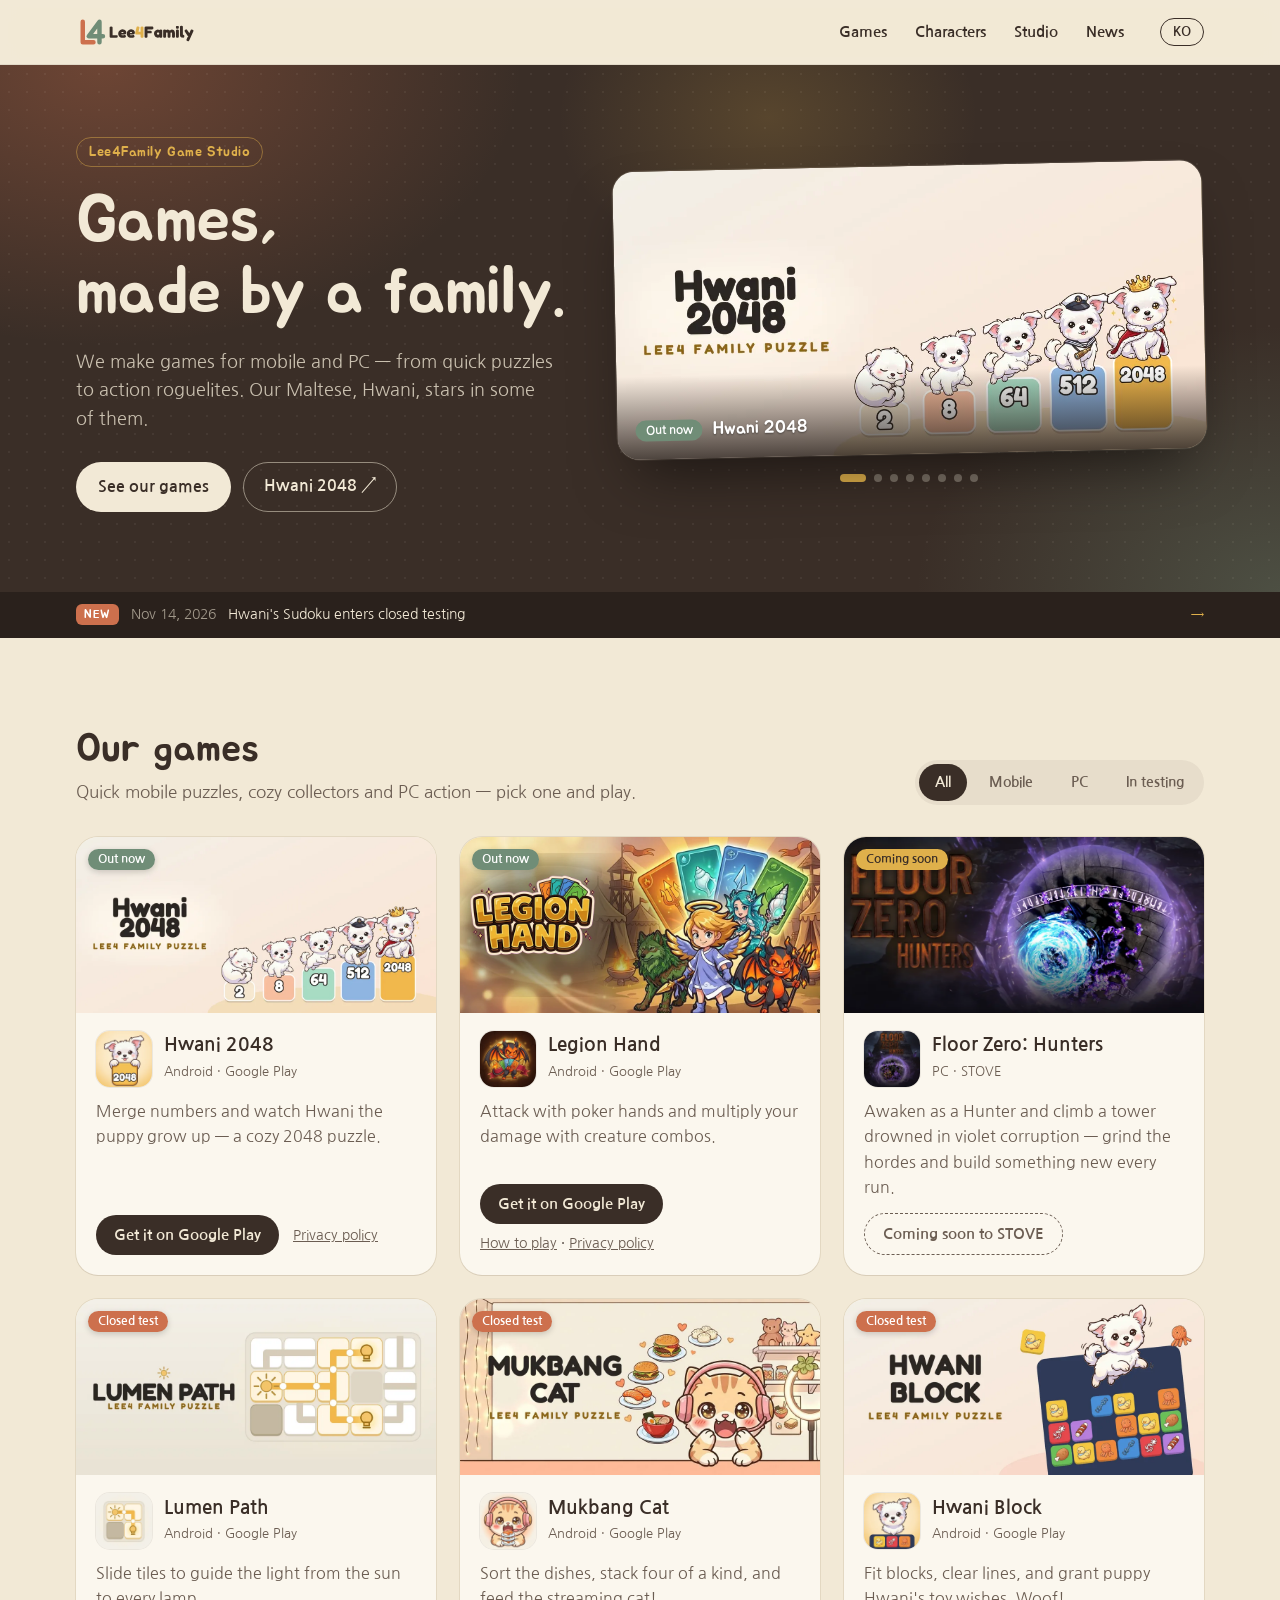
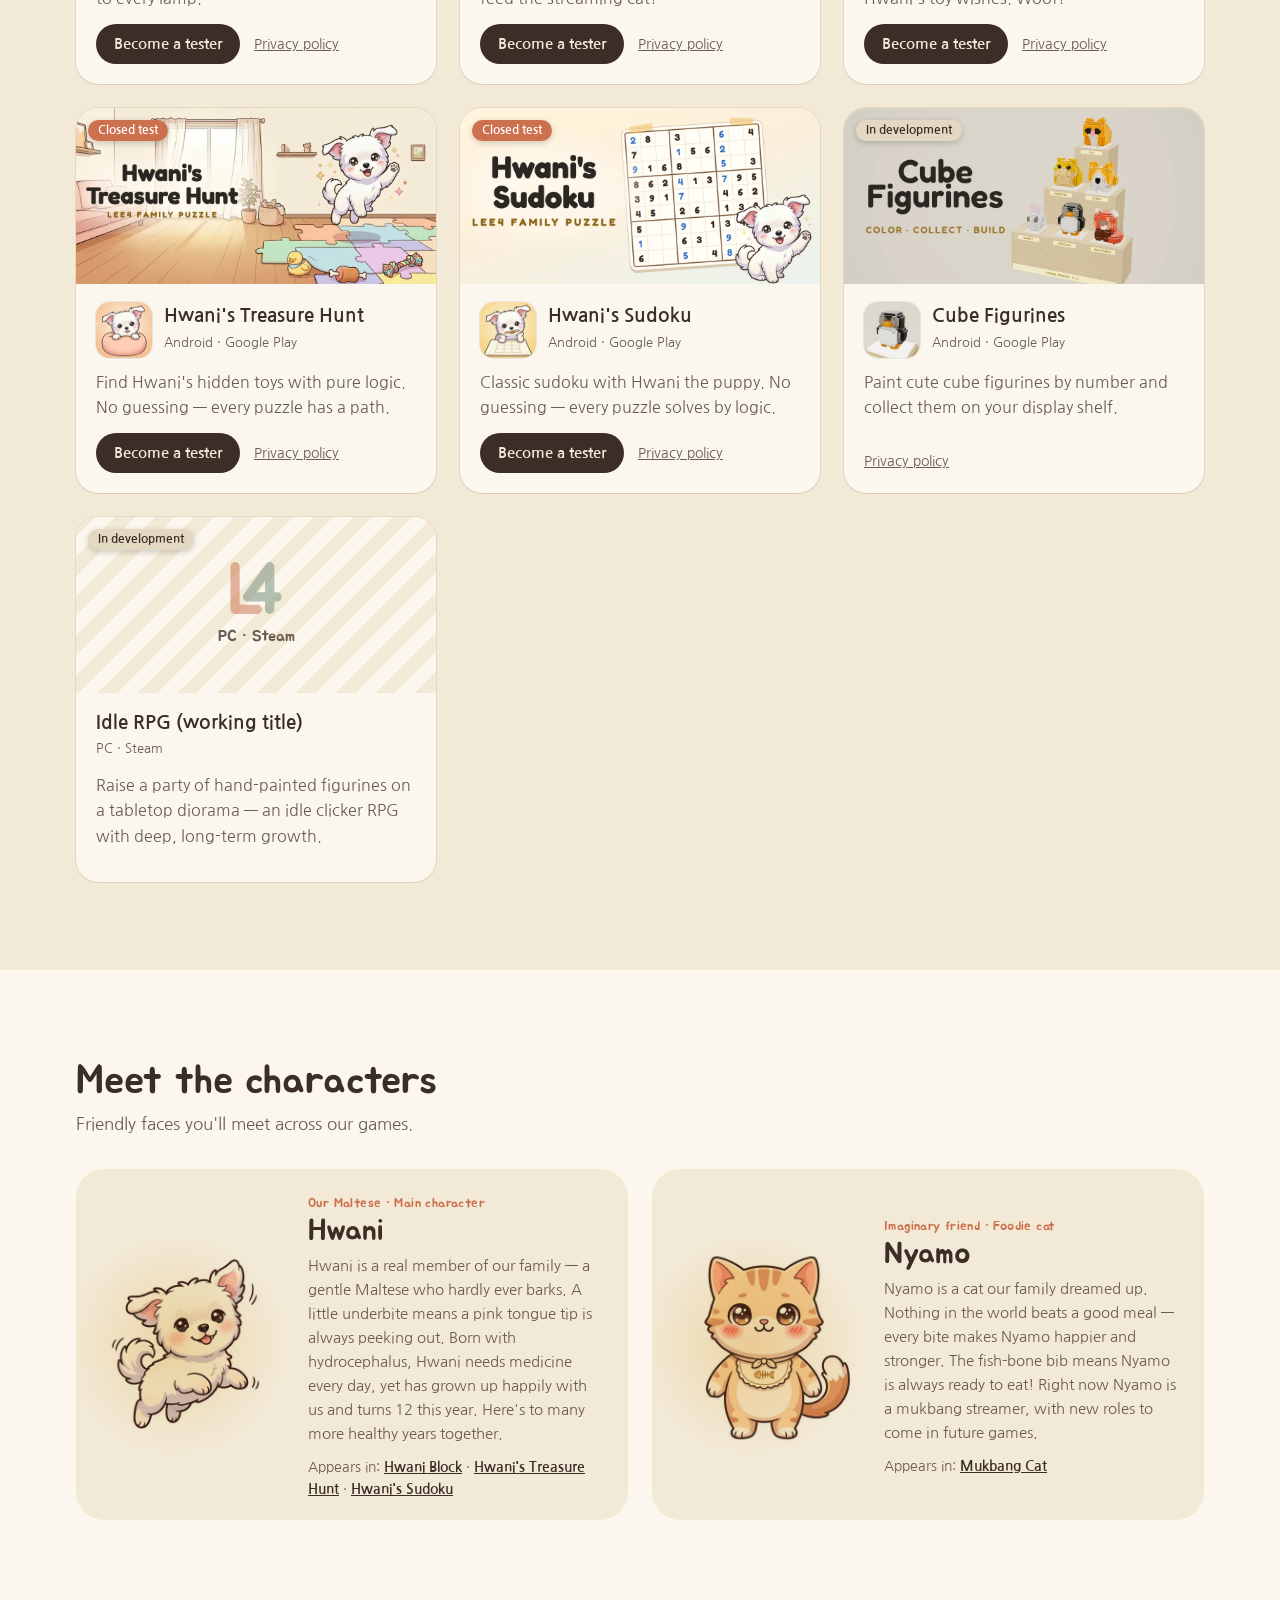
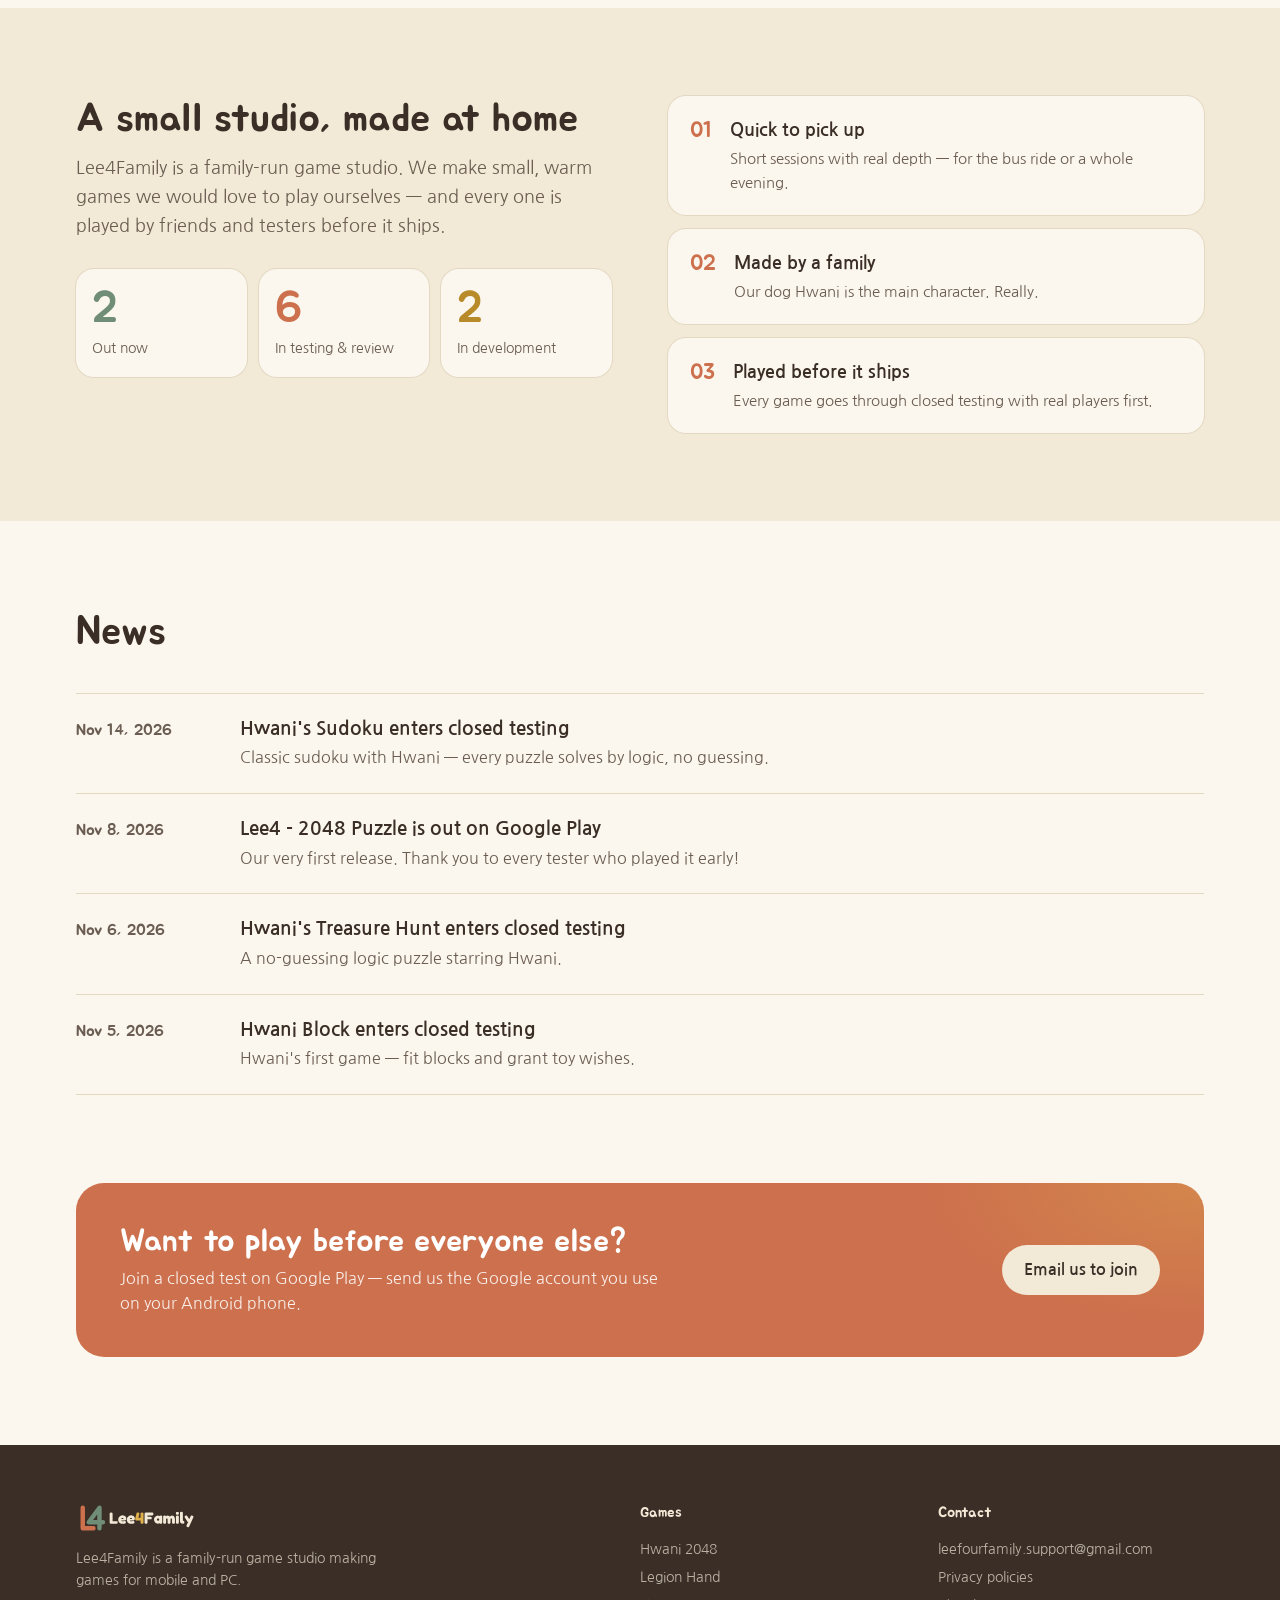
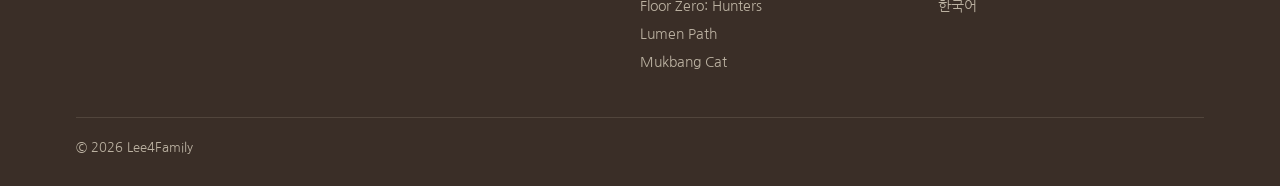
==== commit e22f2a36: "테스트 요청 페이지 — 화니의 스도쿠 (test/hwani-sudoku/) 비공개 테스트 Alpha 게시 2026-11-14 · 메인 소식 · 화니 캐릭터 게임 목록  Co-Aut" ====
--- a/index.html
+++ b/index.html
@@ -72,13 +72,17 @@
               <img src="assets/hwani-treasure-hunt/feature-en.webp" alt="" width="1024" height="500" loading="lazy">
               <span class="cap"><span class="chip testing">Closed test</span><b>Hwani's Treasure Hunt</b></span>
             </a>
-        </div>
-        <div class="dots"><button type="button" aria-label="1" aria-current="true"></button><button type="button" aria-label="2"></button><button type="button" aria-label="3"></button><button type="button" aria-label="4"></button><button type="button" aria-label="5"></button><button type="button" aria-label="6"></button><button type="button" aria-label="7"></button></div>
+            <a class="slide" href="#hwani-sudoku" aria-label="Hwani's Sudoku">
+              <img src="assets/hwani-sudoku/feature-en.webp" alt="" width="1024" height="500" loading="lazy">
+              <span class="cap"><span class="chip testing">Closed test</span><b>Hwani's Sudoku</b></span>
+            </a>
+        </div>
+        <div class="dots"><button type="button" aria-label="1" aria-current="true"></button><button type="button" aria-label="2"></button><button type="button" aria-label="3"></button><button type="button" aria-label="4"></button><button type="button" aria-label="5"></button><button type="button" aria-label="6"></button><button type="button" aria-label="7"></button><button type="button" aria-label="8"></button></div>
       </div>
     </div>
   </section>
 
-  <a class="ticker" href="#news"><span class="wrap"><span class="new">NEW</span><time datetime="2026-11-08">Nov 8, 2026</time><span class="tk">Lee4 - 2048 Puzzle is out on Google Play</span><span class="arrow">→</span></span></a>
+  <a class="ticker" href="#news"><span class="wrap"><span class="new">NEW</span><time datetime="2026-11-14">Nov 14, 2026</time><span class="tk">Hwani's Sudoku enters closed testing</span><span class="arrow">→</span></span></a>
 
   <main>
     <section id="games" class="block">
@@ -198,6 +202,22 @@
             </div>
             <p>Find Hwani's hidden toys with pure logic. No guessing — every puzzle has a path.</p>
             <div class="actions"><a class="btn primary" href="mailto:leefourfamily.support@gmail.com?subject=%5BTester%5D%20Hwani's%20Treasure%20Hunt&body=Hi%20Lee4Family%2C%0A%0AI'd%20like%20to%20test%20Hwani's%20Treasure%20Hunt.%0AGoogle%20account%20(Android)%3A%20%0A%0A">Become a tester</a><span class="links"><a href="https://jeddli.github.io/lee4family-policies/hwani-treasure-hunt/">Privacy policy</a></span></div>
+          </div>
+        </article>
+        <article class="card" id="hwani-sudoku" data-platform="mobile" data-status="testing">
+          <div class="art"><img src="assets/hwani-sudoku/feature-en.webp" alt="" width="1024" height="500" loading="lazy">
+            <span class="chip testing">Closed test</span>
+          </div>
+          <div class="body">
+            <div class="head">
+              <img class="icon" src="assets/hwani-sudoku/icon.webp" alt="" width="56" height="56" loading="lazy">
+              <div>
+                <h3>Hwani's Sudoku</h3>
+                <span class="platform">Android · Google Play</span>
+              </div>
+            </div>
+            <p>Classic sudoku with Hwani the puppy. No guessing — every puzzle solves by logic.</p>
+            <div class="actions"><a class="btn primary" href="mailto:leefourfamily.support@gmail.com?subject=%5BTester%5D%20Hwani's%20Sudoku&body=Hi%20Lee4Family%2C%0A%0AI'd%20like%20to%20test%20Hwani's%20Sudoku.%0AGoogle%20account%20(Android)%3A%20%0A%0A">Become a tester</a><span class="links"><a href="https://jeddli.github.io/lee4family-policies/hwani-sudoku/">Privacy policy</a></span></div>
           </div>
         </article>
         <article class="card" id="cube-figurines" data-platform="mobile" data-status="dev">
@@ -246,7 +266,7 @@
             <span class="role">Our Maltese · Main character</span>
             <h3>Hwani</h3>
             <p>Hwani is a real member of our family — a gentle Maltese who hardly ever barks. A little underbite means a pink tongue tip is always peeking out. Born with hydrocephalus, Hwani needs medicine every day, yet has grown up happily with us and turns <span data-born="2014">12</span> this year. Here's to many more healthy years together.</p>
-            <p class="appears">Appears in: <a href="#hwani-block">Hwani Block</a> · <a href="#hwani-treasure-hunt">Hwani's Treasure Hunt</a></p>
+            <p class="appears">Appears in: <a href="#hwani-block">Hwani Block</a> · <a href="#hwani-treasure-hunt">Hwani's Treasure Hunt</a> · <a href="#hwani-sudoku">Hwani's Sudoku</a></p>
           </div>
         </article>
         <article class="char">
@@ -269,7 +289,7 @@
           <p class="lead">Lee4Family is a family-run game studio. We make small, warm games we would love to play ourselves — and every one is played by friends and testers before it ships.</p>
           <div class="stats">
             <div><b>2</b><span>Out now</span></div>
-            <div><b>5</b><span>In testing & review</span></div>
+            <div><b>6</b><span>In testing & review</span></div>
             <div><b>2</b><span>In development</span></div>
           </div>
         </div>
@@ -285,6 +305,13 @@
       <div class="wrap">
         <div class="block-head"><div><h2>News</h2></div></div>
         <ul class="news">
+        <li>
+          <time datetime="2026-11-14">Nov 14, 2026</time>
+          <div>
+            <h3><a href="#hwani-sudoku">Hwani's Sudoku enters closed testing</a></h3>
+            <p>Classic sudoku with Hwani — every puzzle solves by logic, no guessing.</p>
+          </div>
+        </li>
         <li>
           <time datetime="2026-11-08">Nov 8, 2026</time>
           <div>
@@ -304,13 +331,6 @@
           <div>
             <h3><a href="#hwani-block">Hwani Block enters closed testing</a></h3>
             <p>Hwani's first game — fit blocks and grant toy wishes.</p>
-          </div>
-        </li>
-        <li>
-          <time datetime="2026-11-05">Nov 5, 2026</time>
-          <div>
-            <h3><a href="#floor-zero">Floor Zero: Hunters submitted to STOVE</a></h3>
-            <p>Our first PC game is heading to Early Access on STOVE.</p>
           </div>
         </li>
         </ul>
